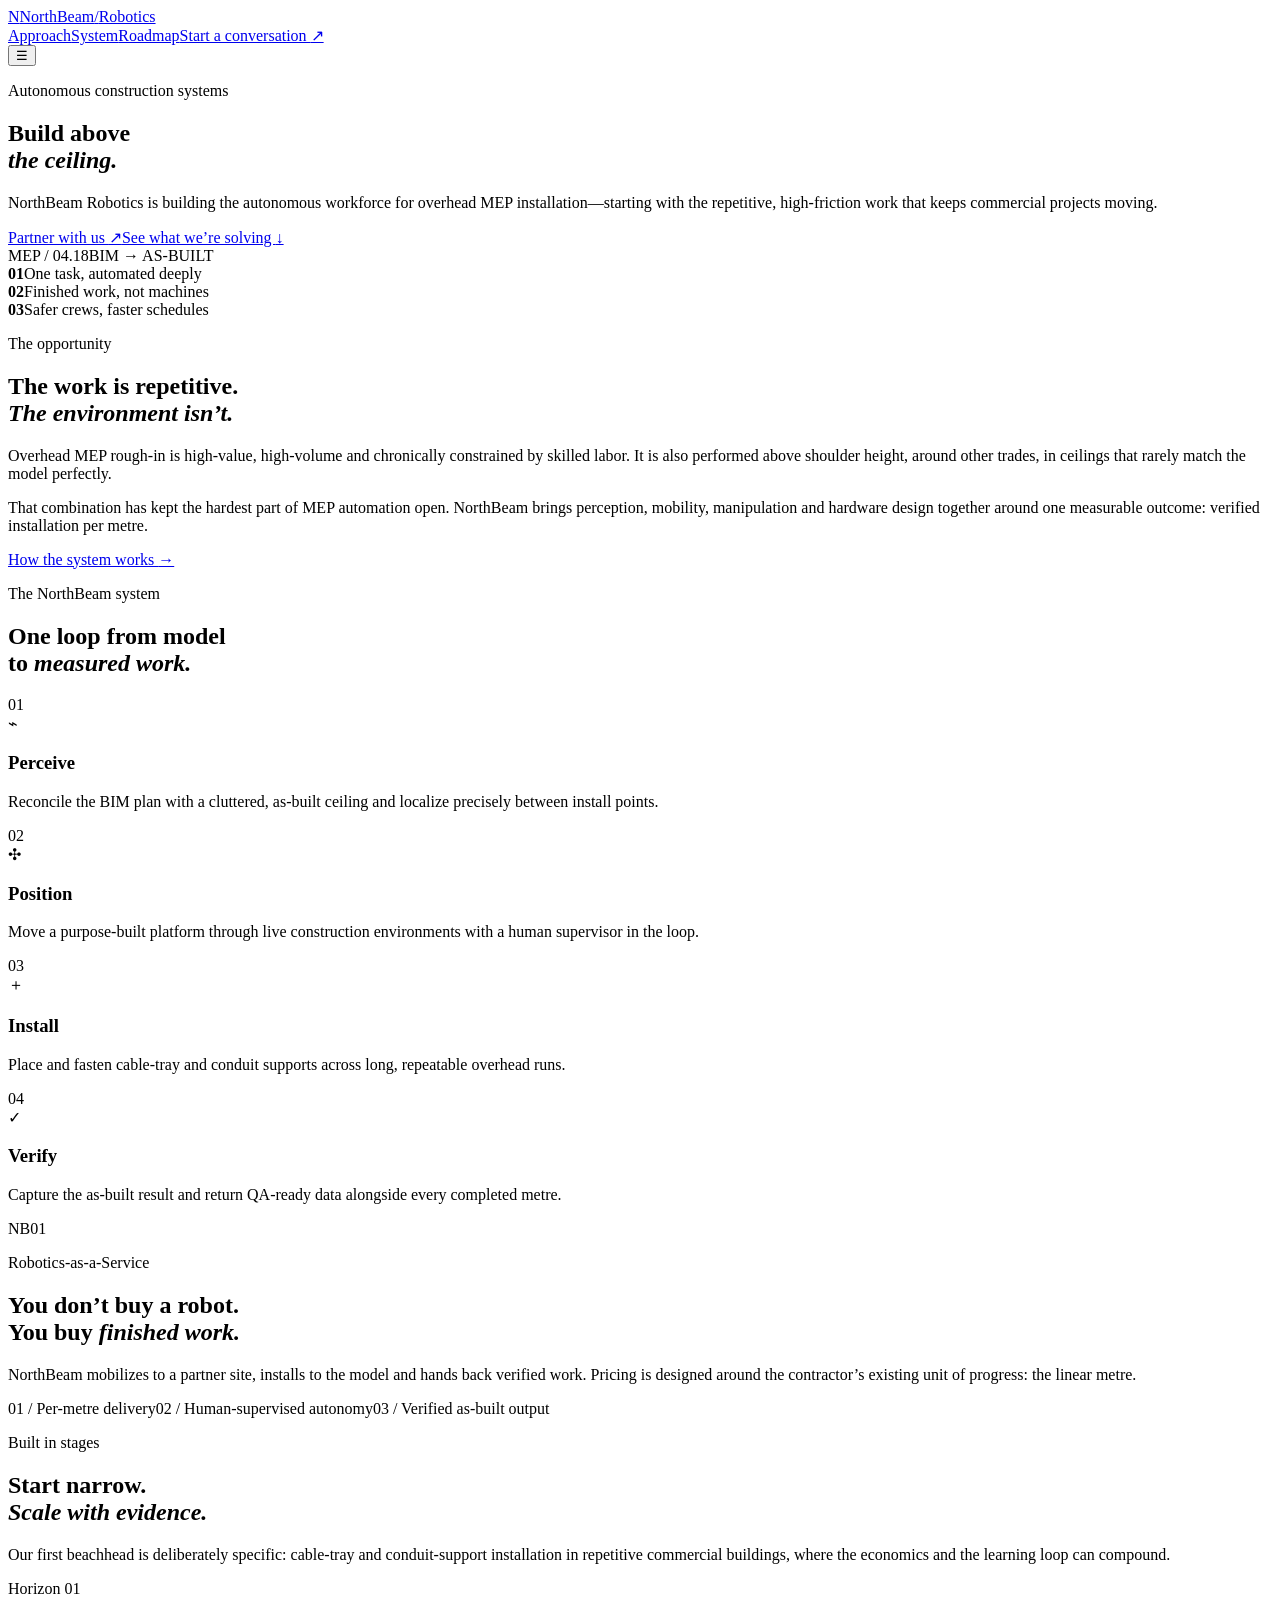
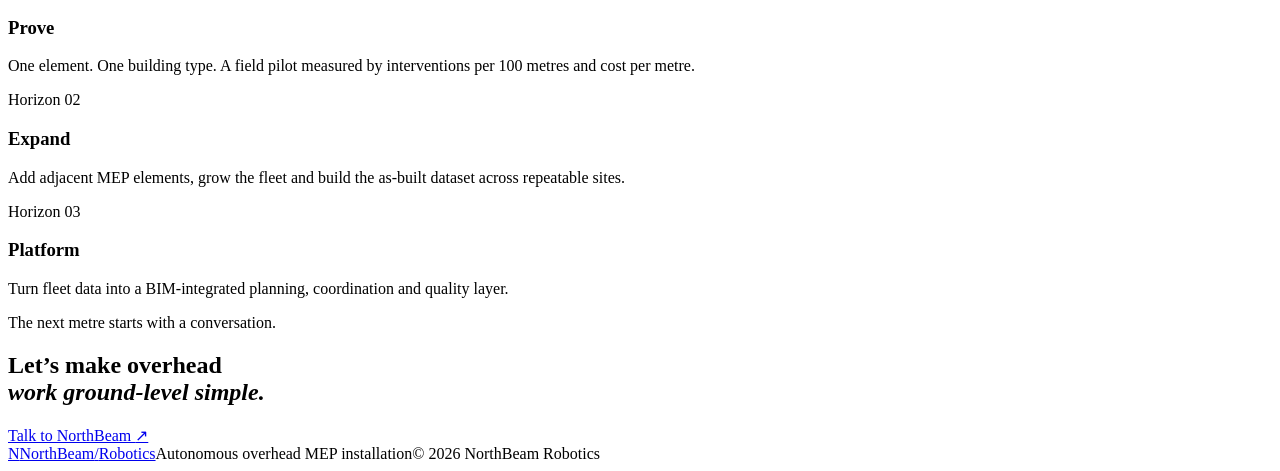
==== index.html @ c832ceb8 "Add NorthBeam Robotics website: index.html" ====
<!doctype html>
<html lang="en">
<head>
  <meta charset="utf-8">
  <meta name="viewport" content="width=device-width, initial-scale=1">
  <meta name="description" content="NorthBeam Robotics builds autonomous systems for safer, faster overhead MEP installation.">
  <title>NorthBeam Robotics | Build above the ceiling</title>
  <link rel="preconnect" href="https://fonts.googleapis.com">
  <link rel="preconnect" href="https://fonts.gstatic.com" crossorigin>
  <link href="https://fonts.googleapis.com/css2?family=DM+Mono:wght@400;500&family=Manrope:wght@400;500;600;700;800&display=swap" rel="stylesheet">
  <link rel="stylesheet" href="styles.css">
</head>
<body>
  <header class="nav wrap">
    <a class="brand" href="#top" aria-label="NorthBeam Robotics home"><span class="brand-mark">N</span><span>NorthBeam<span class="muted">/</span>Robotics</span></a>
    <nav><a href="#approach">Approach</a><a href="#system">System</a><a href="#roadmap">Roadmap</a><a class="nav-cta" href="mailto:hello@northbeamrobotics.com">Start a conversation <span>↗</span></a></nav>
    <button class="menu" aria-label="Open menu">☰</button>
  </header>

  <main id="top">
    <section class="hero wrap">
      <div class="hero-copy">
        <p class="eyebrow"><span class="pulse"></span>Autonomous construction systems</p>
        <h1>Build above<br><em>the ceiling.</em></h1>
        <p class="lede">NorthBeam Robotics is building the autonomous workforce for overhead MEP installation—starting with the repetitive, high-friction work that keeps commercial projects moving.</p>
        <div class="actions"><a class="button primary" href="mailto:hello@northbeamrobotics.com">Partner with us <span>↗</span></a><a class="text-link" href="#approach">See what we’re solving <span>↓</span></a></div>
      </div>
      <div class="hero-visual" aria-label="Abstract illustration of a robot working below a ceiling grid">
        <div class="visual-grid"></div><div class="beam beam-a"></div><div class="beam beam-b"></div><div class="robot-orbit"></div><div class="robot"><div class="robot-head"></div><div class="robot-neck"></div><div class="robot-body"></div><div class="robot-arm arm-left"></div><div class="robot-arm arm-right"></div><div class="robot-foot foot-left"></div><div class="robot-foot foot-right"></div></div><div class="target-dot dot-a"></div><div class="target-dot dot-b"></div><span class="coord coord-a">MEP / 04.18</span><span class="coord coord-b">BIM → AS-BUILT</span>
      </div>
    </section>

    <section class="signal-band"><div class="wrap signal-grid"><div><strong>01</strong><span>One task, automated deeply</span></div><div><strong>02</strong><span>Finished work, not machines</span></div><div><strong>03</strong><span>Safer crews, faster schedules</span></div></div></section>

    <section id="approach" class="section wrap split"><div><p class="eyebrow">The opportunity</p><h2>The work is repetitive.<br><em>The environment isn’t.</em></h2></div><div class="section-copy"><p>Overhead MEP rough-in is high-value, high-volume and chronically constrained by skilled labor. It is also performed above shoulder height, around other trades, in ceilings that rarely match the model perfectly.</p><p>That combination has kept the hardest part of MEP automation open. NorthBeam brings perception, mobility, manipulation and hardware design together around one measurable outcome: verified installation per metre.</p><a class="arrow-link" href="#system">How the system works <span>→</span></a></div></section>

    <section id="system" class="system-section"><div class="wrap"><div class="section-intro"><p class="eyebrow">The NorthBeam system</p><h2>One loop from model<br>to <em>measured work.</em></h2></div><div class="system-grid"><article><span class="card-num">01</span><div class="icon">⌁</div><h3>Perceive</h3><p>Reconcile the BIM plan with a cluttered, as-built ceiling and localize precisely between install points.</p></article><article><span class="card-num">02</span><div class="icon">✣</div><h3>Position</h3><p>Move a purpose-built platform through live construction environments with a human supervisor in the loop.</p></article><article><span class="card-num">03</span><div class="icon">＋</div><h3>Install</h3><p>Place and fasten cable-tray and conduit supports across long, repeatable overhead runs.</p></article><article><span class="card-num">04</span><div class="icon">✓</div><h3>Verify</h3><p>Capture the as-built result and return QA-ready data alongside every completed metre.</p></article></div></div></section>

    <section class="service wrap"><div class="service-mark">NB<span>01</span></div><div><p class="eyebrow">Robotics-as-a-Service</p><h2>You don’t buy a robot.<br>You buy <em>finished work.</em></h2><p class="service-copy">NorthBeam mobilizes to a partner site, installs to the model and hands back verified work. Pricing is designed around the contractor’s existing unit of progress: the linear metre.</p><div class="service-points"><span>01 / Per-metre delivery</span><span>02 / Human-supervised autonomy</span><span>03 / Verified as-built output</span></div></div></section>

    <section id="roadmap" class="roadmap wrap"><div class="roadmap-head"><div><p class="eyebrow">Built in stages</p><h2>Start narrow.<br><em>Scale with evidence.</em></h2></div><p>Our first beachhead is deliberately specific: cable-tray and conduit-support installation in repetitive commercial buildings, where the economics and the learning loop can compound.</p></div><div class="timeline"><div class="stage active"><span class="stage-dot"></span><span class="stage-label">Horizon 01</span><h3>Prove</h3><p>One element. One building type. A field pilot measured by interventions per 100 metres and cost per metre.</p></div><div class="stage"><span class="stage-dot"></span><span class="stage-label">Horizon 02</span><h3>Expand</h3><p>Add adjacent MEP elements, grow the fleet and build the as-built dataset across repeatable sites.</p></div><div class="stage"><span class="stage-dot"></span><span class="stage-label">Horizon 03</span><h3>Platform</h3><p>Turn fleet data into a BIM-integrated planning, coordination and quality layer.</p></div></div></section>

    <section class="closing"><div class="wrap closing-inner"><p class="eyebrow">The next metre starts with a conversation.</p><h2>Let’s make overhead<br><em>work ground-level simple.</em></h2><a class="button light" href="mailto:hello@northbeamrobotics.com">Talk to NorthBeam <span>↗</span></a></div></section>
  </main>
  <footer class="footer wrap"><a class="brand" href="#top"><span class="brand-mark">N</span><span>NorthBeam<span class="muted">/</span>Robotics</span></a><span>Autonomous overhead MEP installation</span><span>© 2026 NorthBeam Robotics</span></footer>
  <script src="script.js"></script>
</body>
</html>
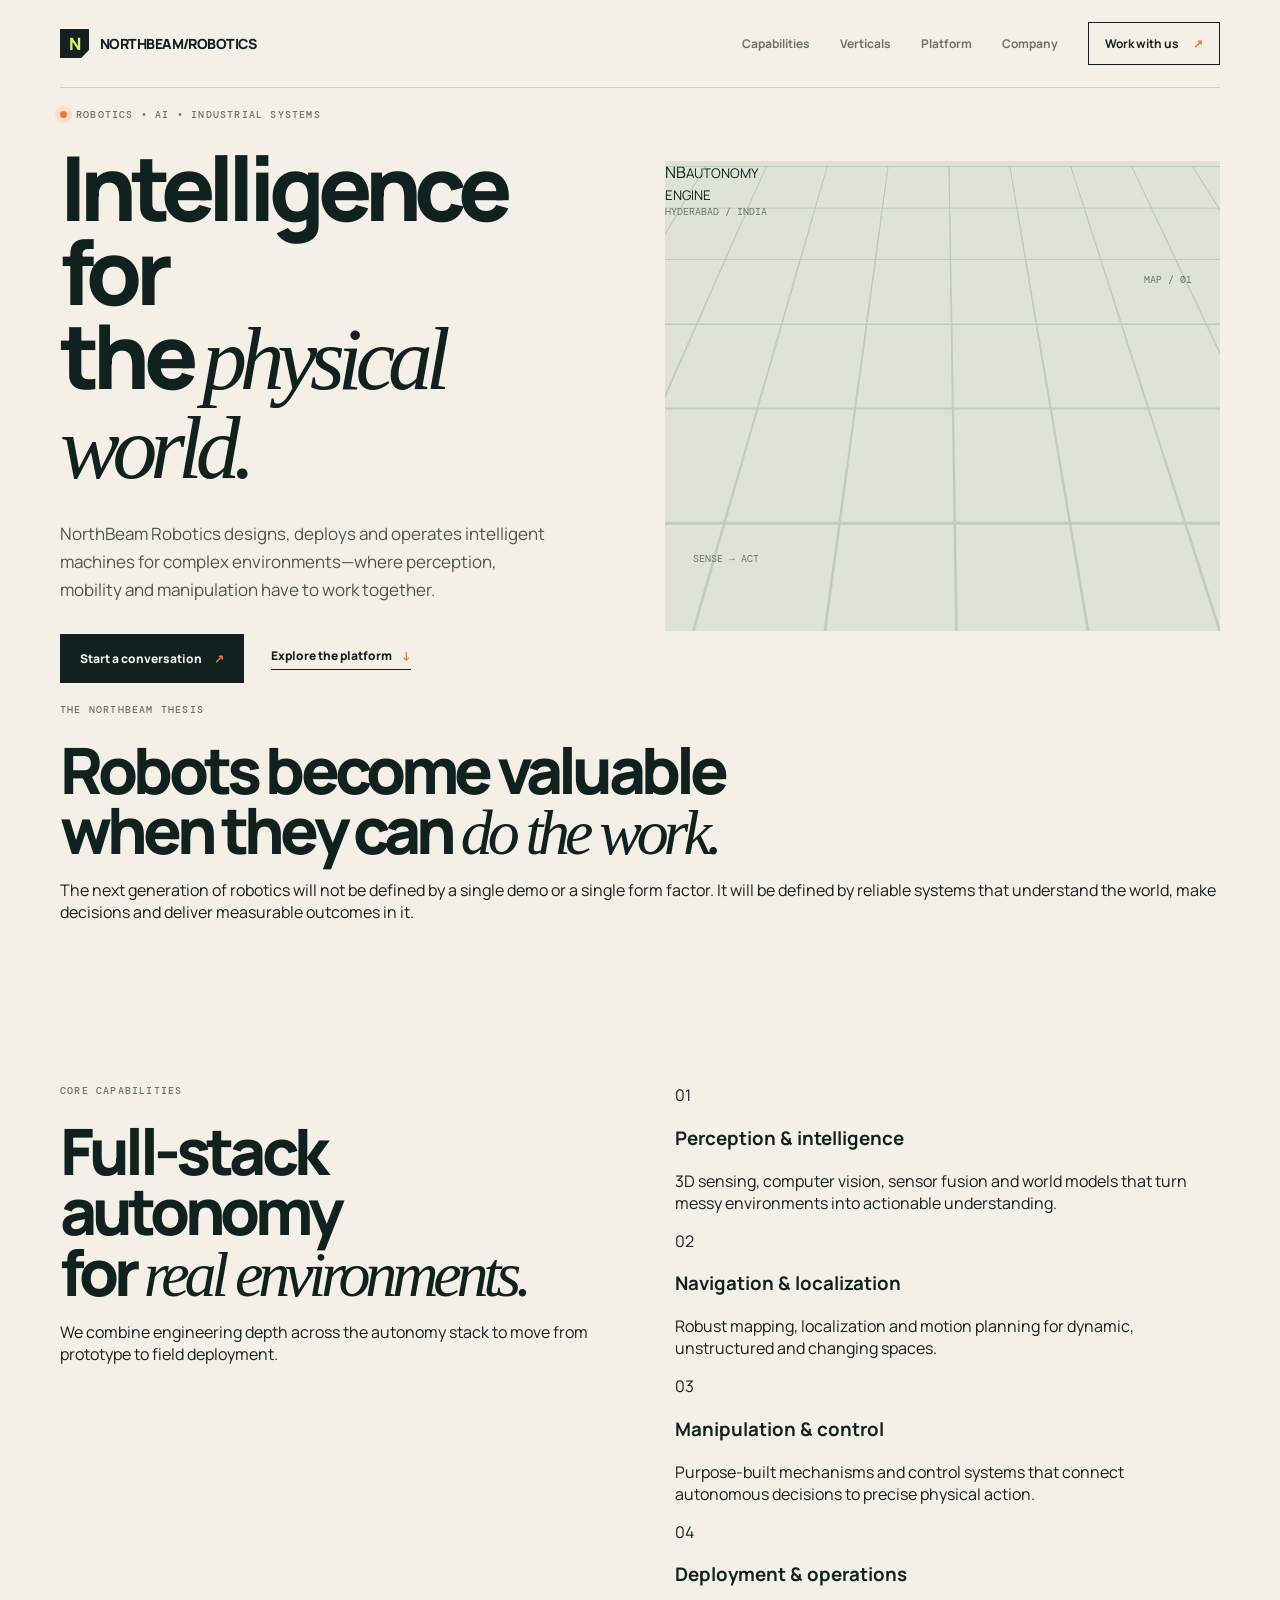
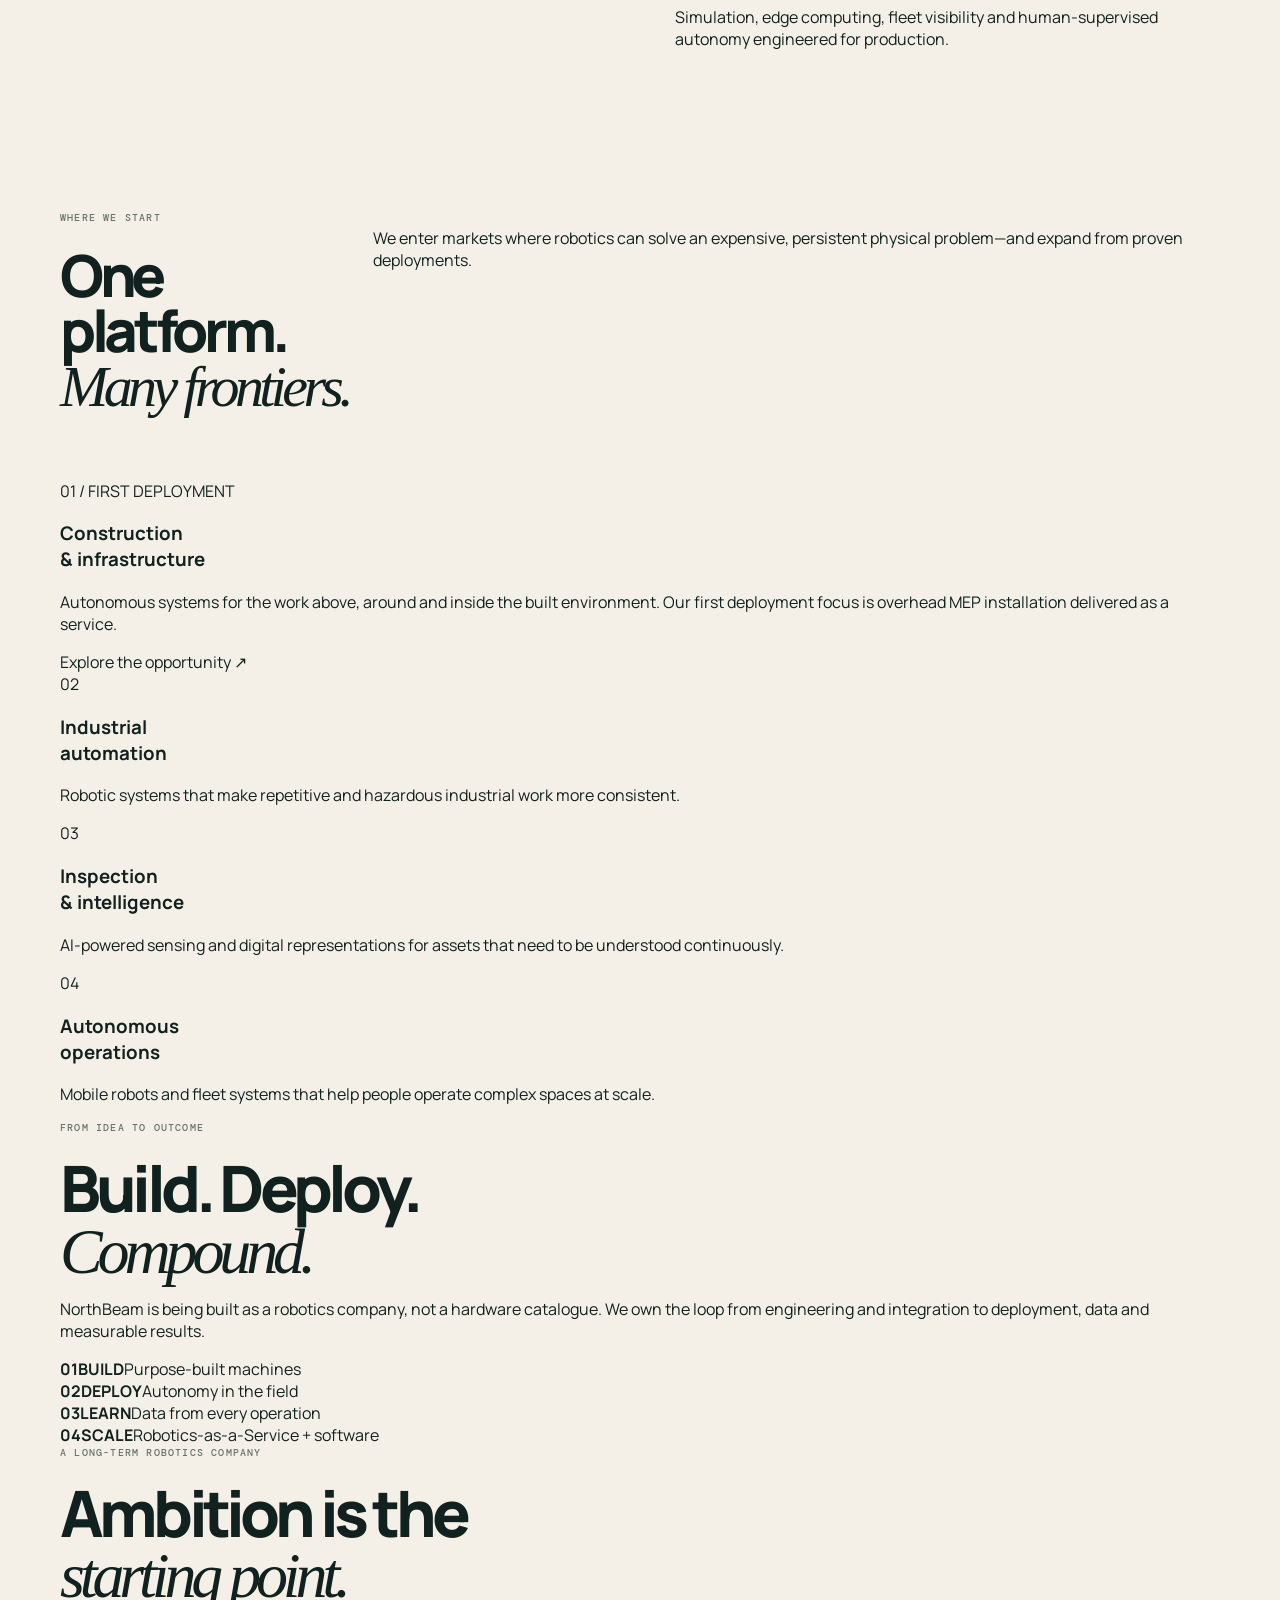
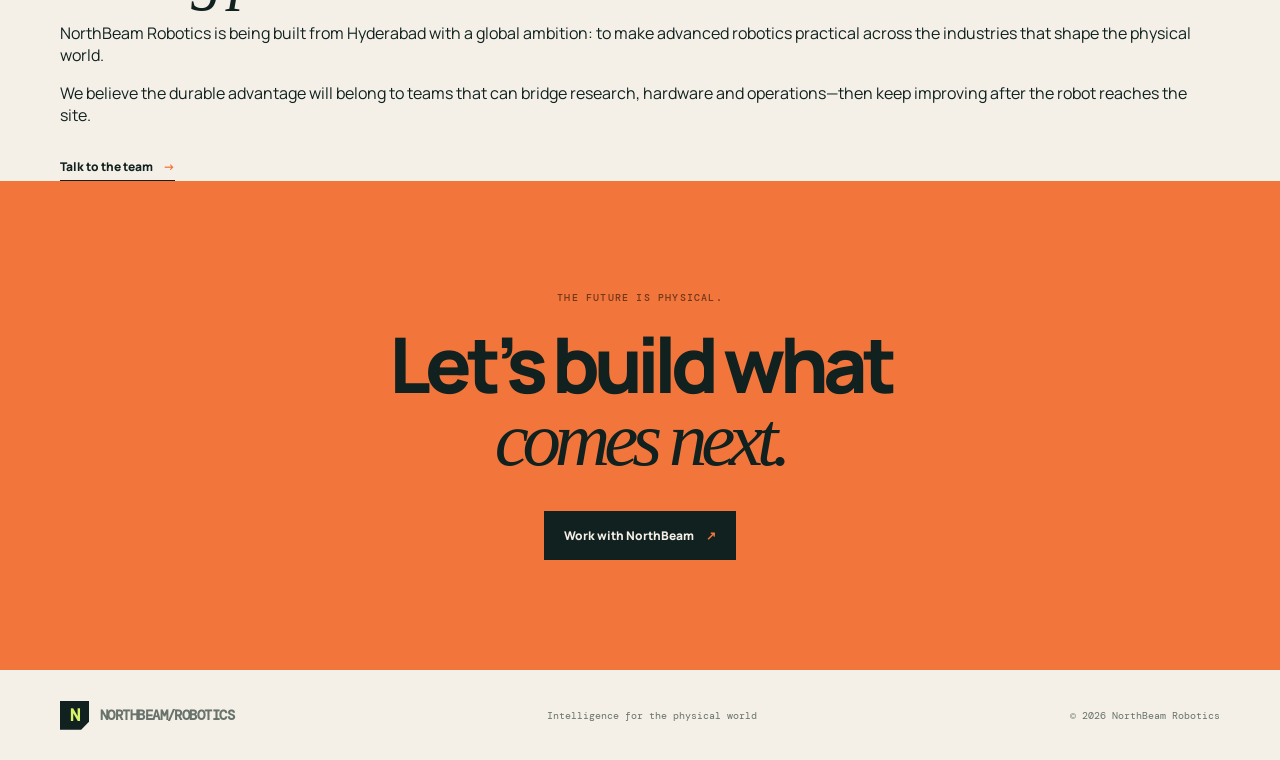
==== commit 79d2f857: "Reposition NorthBeam as a full-spectrum robotics company" ====
--- a/index.html
+++ b/index.html
@@ -1,48 +1,22 @@
 <!doctype html>
 <html lang="en">
 <head>
-  <meta charset="utf-8">
-  <meta name="viewport" content="width=device-width, initial-scale=1">
-  <meta name="description" content="NorthBeam Robotics builds autonomous systems for safer, faster overhead MEP installation.">
-  <title>NorthBeam Robotics | Build above the ceiling</title>
-  <link rel="preconnect" href="https://fonts.googleapis.com">
-  <link rel="preconnect" href="https://fonts.gstatic.com" crossorigin>
-  <link href="https://fonts.googleapis.com/css2?family=DM+Mono:wght@400;500&family=Manrope:wght@400;500;600;700;800&display=swap" rel="stylesheet">
-  <link rel="stylesheet" href="styles.css">
+  <meta charset="utf-8"><meta name="viewport" content="width=device-width,initial-scale=1">
+  <meta name="description" content="NorthBeam Robotics builds intelligent machines and autonomy systems for the physical world.">
+  <title>NorthBeam Robotics | Intelligence for the physical world</title>
+  <link rel="preconnect" href="https://fonts.googleapis.com"><link rel="preconnect" href="https://fonts.gstatic.com" crossorigin>
+  <link href="https://fonts.googleapis.com/css2?family=DM+Mono:wght@400;500&family=Manrope:wght@400;500;600;700;800&display=swap" rel="stylesheet"><link rel="stylesheet" href="styles.css">
 </head>
 <body>
-  <header class="nav wrap">
-    <a class="brand" href="#top" aria-label="NorthBeam Robotics home"><span class="brand-mark">N</span><span>NorthBeam<span class="muted">/</span>Robotics</span></a>
-    <nav><a href="#approach">Approach</a><a href="#system">System</a><a href="#roadmap">Roadmap</a><a class="nav-cta" href="mailto:hello@northbeamrobotics.com">Start a conversation <span>↗</span></a></nav>
-    <button class="menu" aria-label="Open menu">☰</button>
-  </header>
-
+  <header class="nav wrap"><a class="brand" href="#top"><span class="brand-mark">N</span><span>NORTHBEAM<span class="slash">/</span>ROBOTICS</span></a><nav><a href="#capabilities">Capabilities</a><a href="#verticals">Verticals</a><a href="#platform">Platform</a><a href="#company">Company</a><a class="nav-cta" href="mailto:hello@northbeamrobotics.com">Work with us <span>↗</span></a></nav><button class="menu" aria-label="Open menu">☰</button></header>
   <main id="top">
-    <section class="hero wrap">
-      <div class="hero-copy">
-        <p class="eyebrow"><span class="pulse"></span>Autonomous construction systems</p>
-        <h1>Build above<br><em>the ceiling.</em></h1>
-        <p class="lede">NorthBeam Robotics is building the autonomous workforce for overhead MEP installation—starting with the repetitive, high-friction work that keeps commercial projects moving.</p>
-        <div class="actions"><a class="button primary" href="mailto:hello@northbeamrobotics.com">Partner with us <span>↗</span></a><a class="text-link" href="#approach">See what we’re solving <span>↓</span></a></div>
-      </div>
-      <div class="hero-visual" aria-label="Abstract illustration of a robot working below a ceiling grid">
-        <div class="visual-grid"></div><div class="beam beam-a"></div><div class="beam beam-b"></div><div class="robot-orbit"></div><div class="robot"><div class="robot-head"></div><div class="robot-neck"></div><div class="robot-body"></div><div class="robot-arm arm-left"></div><div class="robot-arm arm-right"></div><div class="robot-foot foot-left"></div><div class="robot-foot foot-right"></div></div><div class="target-dot dot-a"></div><div class="target-dot dot-b"></div><span class="coord coord-a">MEP / 04.18</span><span class="coord coord-b">BIM → AS-BUILT</span>
-      </div>
-    </section>
-
-    <section class="signal-band"><div class="wrap signal-grid"><div><strong>01</strong><span>One task, automated deeply</span></div><div><strong>02</strong><span>Finished work, not machines</span></div><div><strong>03</strong><span>Safer crews, faster schedules</span></div></div></section>
-
-    <section id="approach" class="section wrap split"><div><p class="eyebrow">The opportunity</p><h2>The work is repetitive.<br><em>The environment isn’t.</em></h2></div><div class="section-copy"><p>Overhead MEP rough-in is high-value, high-volume and chronically constrained by skilled labor. It is also performed above shoulder height, around other trades, in ceilings that rarely match the model perfectly.</p><p>That combination has kept the hardest part of MEP automation open. NorthBeam brings perception, mobility, manipulation and hardware design together around one measurable outcome: verified installation per metre.</p><a class="arrow-link" href="#system">How the system works <span>→</span></a></div></section>
-
-    <section id="system" class="system-section"><div class="wrap"><div class="section-intro"><p class="eyebrow">The NorthBeam system</p><h2>One loop from model<br>to <em>measured work.</em></h2></div><div class="system-grid"><article><span class="card-num">01</span><div class="icon">⌁</div><h3>Perceive</h3><p>Reconcile the BIM plan with a cluttered, as-built ceiling and localize precisely between install points.</p></article><article><span class="card-num">02</span><div class="icon">✣</div><h3>Position</h3><p>Move a purpose-built platform through live construction environments with a human supervisor in the loop.</p></article><article><span class="card-num">03</span><div class="icon">＋</div><h3>Install</h3><p>Place and fasten cable-tray and conduit supports across long, repeatable overhead runs.</p></article><article><span class="card-num">04</span><div class="icon">✓</div><h3>Verify</h3><p>Capture the as-built result and return QA-ready data alongside every completed metre.</p></article></div></div></section>
-
-    <section class="service wrap"><div class="service-mark">NB<span>01</span></div><div><p class="eyebrow">Robotics-as-a-Service</p><h2>You don’t buy a robot.<br>You buy <em>finished work.</em></h2><p class="service-copy">NorthBeam mobilizes to a partner site, installs to the model and hands back verified work. Pricing is designed around the contractor’s existing unit of progress: the linear metre.</p><div class="service-points"><span>01 / Per-metre delivery</span><span>02 / Human-supervised autonomy</span><span>03 / Verified as-built output</span></div></div></section>
-
-    <section id="roadmap" class="roadmap wrap"><div class="roadmap-head"><div><p class="eyebrow">Built in stages</p><h2>Start narrow.<br><em>Scale with evidence.</em></h2></div><p>Our first beachhead is deliberately specific: cable-tray and conduit-support installation in repetitive commercial buildings, where the economics and the learning loop can compound.</p></div><div class="timeline"><div class="stage active"><span class="stage-dot"></span><span class="stage-label">Horizon 01</span><h3>Prove</h3><p>One element. One building type. A field pilot measured by interventions per 100 metres and cost per metre.</p></div><div class="stage"><span class="stage-dot"></span><span class="stage-label">Horizon 02</span><h3>Expand</h3><p>Add adjacent MEP elements, grow the fleet and build the as-built dataset across repeatable sites.</p></div><div class="stage"><span class="stage-dot"></span><span class="stage-label">Horizon 03</span><h3>Platform</h3><p>Turn fleet data into a BIM-integrated planning, coordination and quality layer.</p></div></div></section>
-
-    <section class="closing"><div class="wrap closing-inner"><p class="eyebrow">The next metre starts with a conversation.</p><h2>Let’s make overhead<br><em>work ground-level simple.</em></h2><a class="button light" href="mailto:hello@northbeamrobotics.com">Talk to NorthBeam <span>↗</span></a></div></section>
+    <section class="hero wrap"><div class="hero-copy"><p class="eyebrow"><span class="pulse"></span>Robotics • AI • Industrial systems</p><h1>Intelligence for<br>the <em>physical world.</em></h1><p class="lede">NorthBeam Robotics designs, deploys and operates intelligent machines for complex environments—where perception, mobility and manipulation have to work together.</p><div class="actions"><a class="button primary" href="mailto:hello@northbeamrobotics.com">Start a conversation <span>↗</span></a><a class="text-link" href="#capabilities">Explore the platform <span>↓</span></a></div></div><div class="hero-visual"><div class="visual-grid"></div><div class="ring ring-one"></div><div class="ring ring-two"></div><div class="node node-one"></div><div class="node node-two"></div><div class="node node-three"></div><div class="core"><span>NB</span><small>AUTONOMY<br>ENGINE</small></div><span class="coord coord-a">MAP / 01</span><span class="coord coord-b">SENSE → ACT</span><span class="coord coord-c">HYDERABAD / INDIA</span></div></section>
+    <section class="statement"><div class="wrap statement-inner"><p class="eyebrow">The NorthBeam thesis</p><h2>Robots become valuable<br>when they can <em>do the work.</em></h2><p class="statement-copy">The next generation of robotics will not be defined by a single demo or a single form factor. It will be defined by reliable systems that understand the world, make decisions and deliver measurable outcomes in it.</p></div></section>
+    <section id="capabilities" class="section wrap"><div class="section-heading"><p class="eyebrow">Core capabilities</p><h2>Full-stack autonomy<br>for <em>real environments.</em></h2><p>We combine engineering depth across the autonomy stack to move from prototype to field deployment.</p></div><div class="capability-list"><article><span>01</span><div><h3>Perception & intelligence</h3><p>3D sensing, computer vision, sensor fusion and world models that turn messy environments into actionable understanding.</p></div></article><article><span>02</span><div><h3>Navigation & localization</h3><p>Robust mapping, localization and motion planning for dynamic, unstructured and changing spaces.</p></div></article><article><span>03</span><div><h3>Manipulation & control</h3><p>Purpose-built mechanisms and control systems that connect autonomous decisions to precise physical action.</p></div></article><article><span>04</span><div><h3>Deployment & operations</h3><p>Simulation, edge computing, fleet visibility and human-supervised autonomy engineered for production.</p></div></article></div></section>
+    <section id="verticals" class="dark-section"><div class="wrap"><div class="section-intro"><div><p class="eyebrow">Where we start</p><h2>One platform.<br><em>Many frontiers.</em></h2></div><p>We enter markets where robotics can solve an expensive, persistent physical problem—and expand from proven deployments.</p></div><div class="vertical-grid"><article class="featured"><div class="vertical-tag">01 / FIRST DEPLOYMENT</div><h3>Construction<br>& infrastructure</h3><p>Autonomous systems for the work above, around and inside the built environment. Our first deployment focus is overhead MEP installation delivered as a service.</p><a href="mailto:hello@northbeamrobotics.com">Explore the opportunity <span>↗</span></a></article><article><div class="vertical-tag">02</div><h3>Industrial<br>automation</h3><p>Robotic systems that make repetitive and hazardous industrial work more consistent.</p></article><article><div class="vertical-tag">03</div><h3>Inspection<br>& intelligence</h3><p>AI-powered sensing and digital representations for assets that need to be understood continuously.</p></article><article><div class="vertical-tag">04</div><h3>Autonomous<br>operations</h3><p>Mobile robots and fleet systems that help people operate complex spaces at scale.</p></article></div></div></section>
+    <section id="platform" class="platform wrap"><div class="platform-copy"><p class="eyebrow">From idea to outcome</p><h2>Build. Deploy.<br><em>Compound.</em></h2><p>NorthBeam is being built as a robotics company, not a hardware catalogue. We own the loop from engineering and integration to deployment, data and measurable results.</p></div><div class="platform-map"><div class="map-line"></div><div class="map-item item-one"><b>01</b><strong>BUILD</strong><span>Purpose-built machines</span></div><div class="map-item item-two"><b>02</b><strong>DEPLOY</strong><span>Autonomy in the field</span></div><div class="map-item item-three"><b>03</b><strong>LEARN</strong><span>Data from every operation</span></div><div class="map-item item-four"><b>04</b><strong>SCALE</strong><span>Robotics-as-a-Service + software</span></div></div></section>
+    <section id="company" class="company"><div class="wrap company-inner"><div><p class="eyebrow">A long-term robotics company</p><h2>Ambition is the<br><em>starting point.</em></h2></div><div class="company-copy"><p>NorthBeam Robotics is being built from Hyderabad with a global ambition: to make advanced robotics practical across the industries that shape the physical world.</p><p>We believe the durable advantage will belong to teams that can bridge research, hardware and operations—then keep improving after the robot reaches the site.</p><a class="arrow-link" href="mailto:hello@northbeamrobotics.com">Talk to the team <span>→</span></a></div></div></section>
+    <section class="closing"><div class="wrap closing-inner"><p class="eyebrow">The future is physical.</p><h2>Let’s build what<br><em>comes next.</em></h2><a class="button light" href="mailto:hello@northbeamrobotics.com">Work with NorthBeam <span>↗</span></a></div></section>
   </main>
-  <footer class="footer wrap"><a class="brand" href="#top"><span class="brand-mark">N</span><span>NorthBeam<span class="muted">/</span>Robotics</span></a><span>Autonomous overhead MEP installation</span><span>© 2026 NorthBeam Robotics</span></footer>
-  <script src="script.js"></script>
-</body>
-</html>
+  <footer class="footer wrap"><a class="brand" href="#top"><span class="brand-mark">N</span><span>NORTHBEAM<span class="slash">/</span>ROBOTICS</span></a><span>Intelligence for the physical world</span><span>© 2026 NorthBeam Robotics</span></footer><script src="script.js"></script>
+</body></html>
--- a/styles.css
+++ b/styles.css
@@ -0,0 +1,2 @@
+:root{--ink:#10211f;--cream:#f4f0e7;--lime:#d7f26a;--orange:#f2753b;--line:#cbd0c5;--muted:#68736b}*{box-sizing:border-box}html{scroll-behavior:smooth}body{margin:0;background:var(--cream);color:var(--ink);font-family:Manrope,Arial,sans-serif}a{color:inherit;text-decoration:none}.wrap{width:min(1160px,calc(100% - 64px));margin:auto}.nav{height:88px;display:flex;align-items:center;justify-content:space-between;border-bottom:1px solid var(--line)}.brand{display:flex;align-items:center;gap:11px;font-size:14px;font-weight:800;letter-spacing:-.04em}.brand-mark{display:grid;place-items:center;width:29px;height:29px;background:var(--ink);color:var(--lime);font-size:17px;font-weight:800;clip-path:polygon(0 0,100% 0,100% 72%,73% 100%,0 100%)}.muted{color:var(--orange);margin:0 3px}nav{display:flex;gap:30px;align-items:center;font-size:12px;font-weight:700}nav a:not(.nav-cta){color:var(--muted)}.nav-cta{border:1px solid var(--ink);padding:12px 16px}.nav-cta span,.button span{color:var(--orange);margin-left:12px}.menu{display:none;border:0;background:none;font-size:24px}.hero{min-height:615px;display:grid;grid-template-columns:1fr 1fr;gap:50px;align-items:center}.eyebrow{font-family:'DM Mono',monospace;text-transform:uppercase;letter-spacing:.12em;font-size:10px;font-weight:500;color:var(--muted);margin:0 0 24px}.pulse{display:inline-block;width:7px;height:7px;border-radius:50%;background:var(--orange);margin-right:9px;box-shadow:0 0 0 5px #f2753b22}h1,h2{font-size:clamp(52px,7vw,90px);line-height:.94;letter-spacing:-.075em;margin:0;font-weight:800}h2{font-size:clamp(42px,5vw,68px)}em{font-family:Georgia,serif;font-weight:400;letter-spacing:-.08em} .lede{max-width:500px;font-size:17px;line-height:1.65;color:#495851;margin:30px 0}.actions{display:flex;align-items:center;gap:27px}.button{display:inline-flex;align-items:center;padding:16px 20px;font-size:12px;font-weight:800}.primary{background:var(--ink);color:var(--cream)}.text-link,.arrow-link{font-size:12px;font-weight:800;border-bottom:1px solid var(--ink);padding-bottom:5px}.text-link span,.arrow-link span{color:var(--orange);margin-left:8px}.hero-visual{height:470px;position:relative;background:#dde4d6;overflow:hidden}.visual-grid{position:absolute;inset:0;background-image:linear-gradient(#a8b5a8 1px,transparent 1px),linear-gradient(90deg,#a8b5a8 1px,transparent 1px);background-size:47px 47px;opacity:.55;transform:perspective(480px) rotateX(48deg) scale(1.4);transform-origin:50% 8%}.beam{height:8px;background:var(--ink);position:absolute;top:74px;transform:rotate(-13deg);width:125%}.beam-a{left:-25px}.beam-b{top:140px;left:-40px;opacity:.2}.robot{position:absolute;width:100px;height:170px;left:48%;top:43%;transform:translate(-50%,-50%)}.robot-head{position:absolute;left:26px;top:0;width:50px;height:42px;border:4px solid var(--ink);background:var(--orange);border-radius:7px 7px 17px 17px}.robot-head:after{content:'';position:absolute;width:10px;height:10px;background:var(--lime);border-radius:50%;top:12px;right:10px}.robot-neck{position:absolute;left:43px;top:42px;width:14px;height:13px;background:var(--ink)}.robot-body{position:absolute;left:15px;top:53px;width:70px;height:83px;background:var(--ink);clip-path:polygon(20% 0,80% 0,100% 88%,72% 100%,28% 100%,0 88%)}.robot-arm{position:absolute;height:16px;width:82px;background:var(--orange);top:64px;border:4px solid var(--ink)}.arm-left{left:-56px;transform:rotate(31deg);transform-origin:right}.arm-right{right:-56px;transform:rotate(-31deg);transform-origin:left}.robot-foot{position:absolute;top:133px;width:25px;height:38px;background:var(--ink)}.foot-left{left:22px}.foot-right{right:22px}.robot-orbit{position:absolute;border:1px solid #f2753b99;border-radius:50%;width:390px;height:150px;left:50%;top:51%;transform:translate(-50%,-50%) rotate(-24deg)}.target-dot{position:absolute;width:12px;height:12px;background:var(--orange);border:3px solid var(--cream);border-radius:50%}.dot-a{top:25%;right:16%}.dot-b{bottom:20%;left:18%}.coord{position:absolute;font:10px 'DM Mono',monospace;color:var(--muted)}.coord-a{top:24%;right:5%}.coord-b{bottom:14%;left:5%}.signal-band{background:var(--lime);border-block:1px solid var(--ink)}.signal-grid{display:grid;grid-template-columns:repeat(3,1fr)}.signal-grid div{padding:22px 0;display:flex;gap:18px;border-right:1px solid #aebf55;font-size:12px;font-weight:700}.signal-grid div:not(:first-child){padding-left:30px}.signal-grid strong{font:12px 'DM Mono',monospace;color:var(--orange)}.section{padding-block:145px;display:grid;grid-template-columns:1fr 1fr;gap:70px}.section-copy{max-width:470px;font-size:16px;line-height:1.75;color:#536059}.section-copy p{margin:0 0 23px}.arrow-link{display:inline-block;margin-top:16px}.system-section{background:var(--ink);color:var(--cream);padding:130px 0}.system-section .eyebrow{color:#a6b3a8}.section-intro{display:flex;justify-content:space-between;margin-bottom:65px}.section-intro h2{font-size:58px}.system-grid{display:grid;grid-template-columns:repeat(4,1fr);border-top:1px solid #4b5a52}.system-grid article{padding:26px 24px 10px 0;border-right:1px solid #4b5a52;min-height:255px}.system-grid article:not(:first-child){padding-left:24px}.card-num{font:11px 'DM Mono',monospace;color:var(--lime)}.icon{font-size:31px;color:var(--orange);margin:34px 0 23px}.system-grid h3{font-size:17px;margin:0 0 13px}.system-grid p{font-size:12px;line-height:1.7;color:#aab5ad;margin:0}.service{display:grid;grid-template-columns:260px 1fr;gap:90px;padding-block:145px}.service-mark{font-size:150px;font-weight:800;letter-spacing:-.14em;line-height:.75;color:var(--lime);position:relative}.service-mark span{font:13px 'DM Mono',monospace;color:var(--orange);position:absolute;left:12px;top:-8px;letter-spacing:0}.service-copy{font-size:17px;line-height:1.65;color:#536059;max-width:590px}.service h2{margin-bottom:28px}.service-points{display:flex;flex-wrap:wrap;gap:9px;margin-top:35px}.service-points span{font:10px 'DM Mono',monospace;border:1px solid var(--line);padding:10px 12px;color:var(--ink)}.roadmap{padding-bottom:150px}.roadmap-head{display:grid;grid-template-columns:1fr 1fr;gap:70px;margin-bottom:85px}.roadmap-head>p{align-self:end;max-width:430px;color:#536059;line-height:1.7;font-size:15px}.timeline{display:grid;grid-template-columns:repeat(3,1fr);border-top:1px solid var(--ink)}.stage{position:relative;padding:39px 30px 0 0}.stage:not(:first-child){padding-left:30px;border-left:1px solid var(--line)}.stage-dot{position:absolute;top:-7px;left:0;width:13px;height:13px;background:var(--ink);border-radius:50%;border:3px solid var(--cream)}.stage.active .stage-dot{background:var(--orange)}.stage-label{font:10px 'DM Mono',monospace;color:var(--orange)}.stage h3{font-size:25px;margin:18px 0 10px}.stage p{font-size:13px;line-height:1.7;color:var(--muted);max-width:270px}.closing{background:var(--orange);padding:110px 0}.closing-inner{text-align:center}.closing .eyebrow{color:#713719}.closing h2{color:var(--ink);font-size:clamp(45px,6vw,78px);margin-bottom:35px}.light{background:var(--ink);color:var(--cream)}.footer{min-height:90px;display:flex;align-items:center;justify-content:space-between;font:10px 'DM Mono',monospace;color:var(--muted)}
+@media(max-width:760px){.wrap{width:min(100% - 40px,560px)}.nav{height:72px}.nav nav{display:none}.menu{display:block}.hero{min-height:auto;padding:80px 0 70px;display:flex;flex-direction:column;align-items:stretch}.hero-visual{height:340px;margin-top:20px}.lede{font-size:15px}.actions{gap:18px;flex-wrap:wrap}.signal-grid{grid-template-columns:1fr}.signal-grid div,.signal-grid div:not(:first-child){padding:17px 0;border-right:0;border-bottom:1px solid #aebf55}.signal-grid div:last-child{border-bottom:0}.section{padding-block:90px;display:block}.section-copy{margin-top:38px}.system-section{padding:90px 0}.section-intro{display:block;margin-bottom:45px}.section-intro h2{font-size:46px}.system-grid{grid-template-columns:1fr 1fr}.system-grid article{min-height:260px}.system-grid article:nth-child(3){border-top:1px solid #4b5a52}.service{display:block;padding-block:90px}.service-mark{font-size:100px;margin-bottom:55px}.roadmap{padding-bottom:90px}.roadmap-head{display:block;margin-bottom:55px}.roadmap-head>p{margin-top:34px}.timeline{display:block;border-top:0;border-left:1px solid var(--ink);margin-left:7px}.stage,.stage:not(:first-child){padding:0 0 42px 28px;border-left:0}.stage-dot{top:0;left:-7px}.stage h3{margin-top:12px}.footer{padding:30px 0;display:flex;gap:16px;align-items:flex-start;flex-direction:column}.footer>span:last-child{margin-top:10px}}
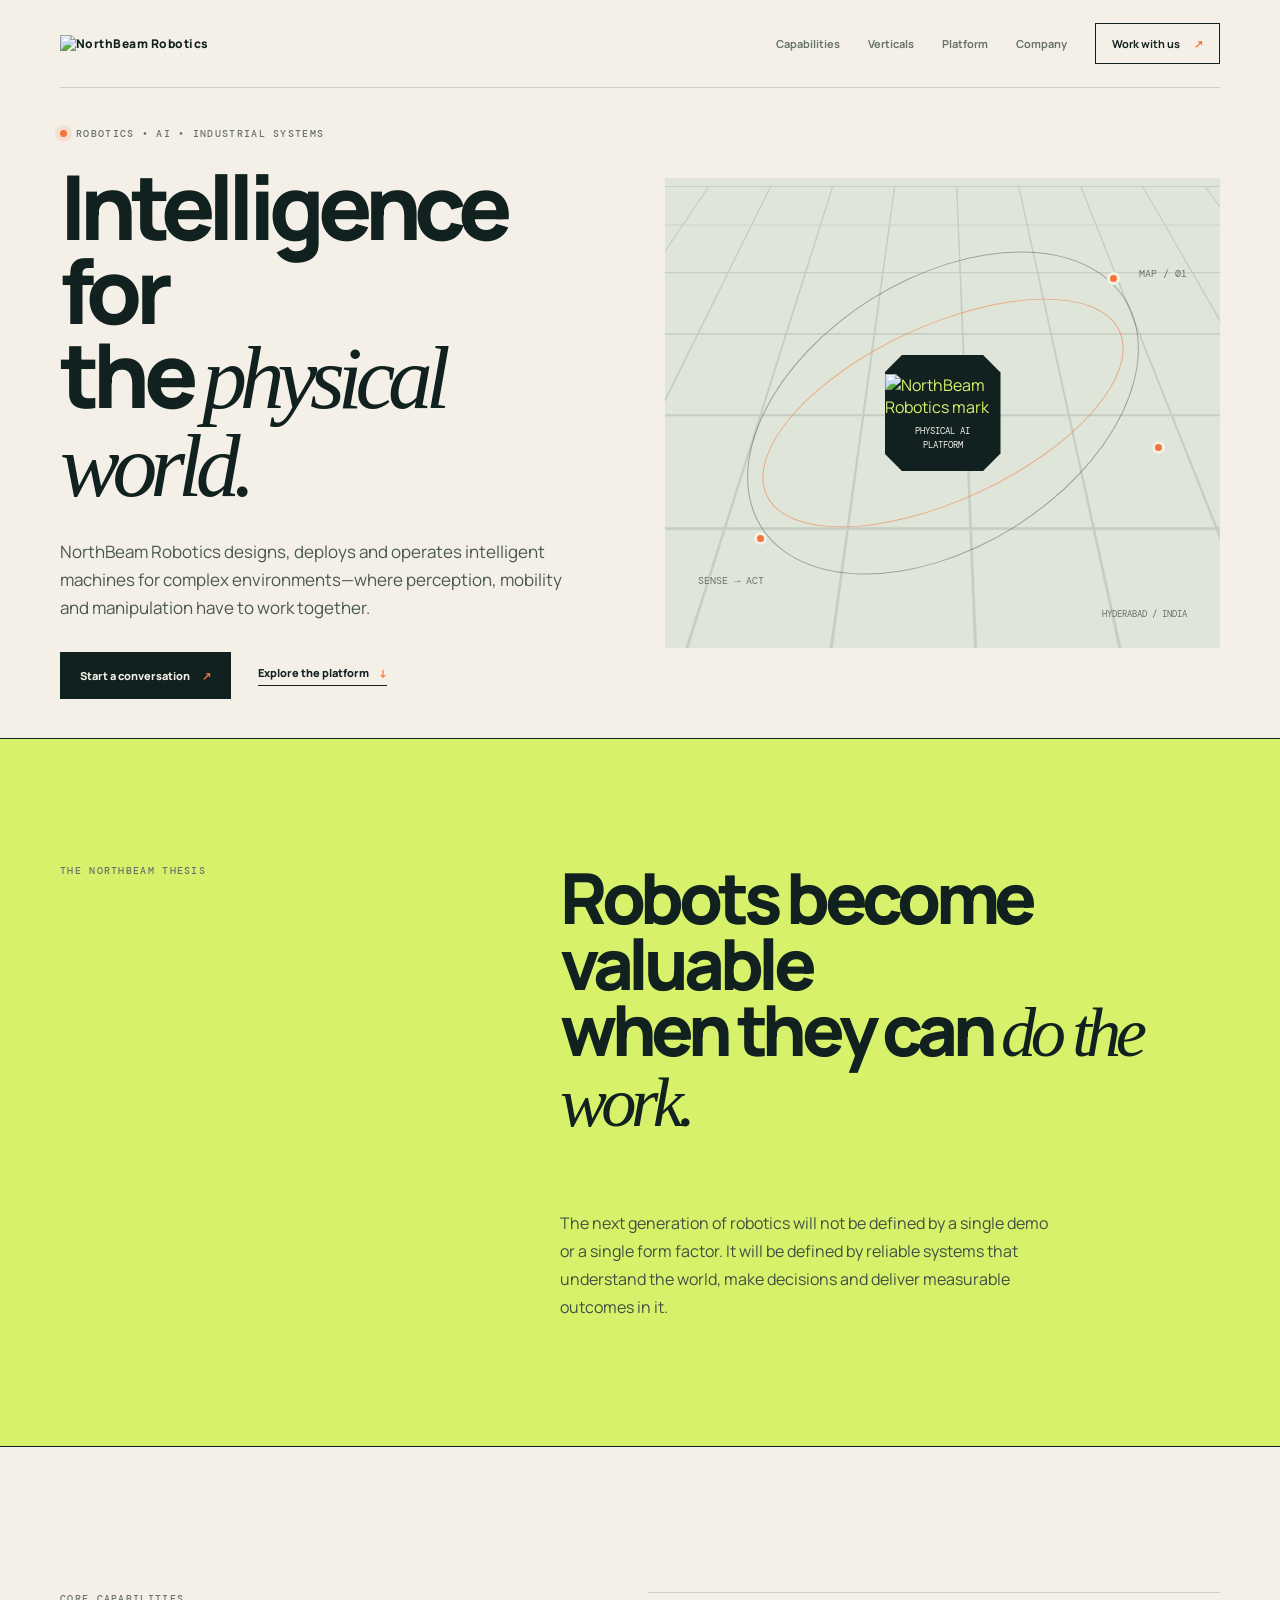
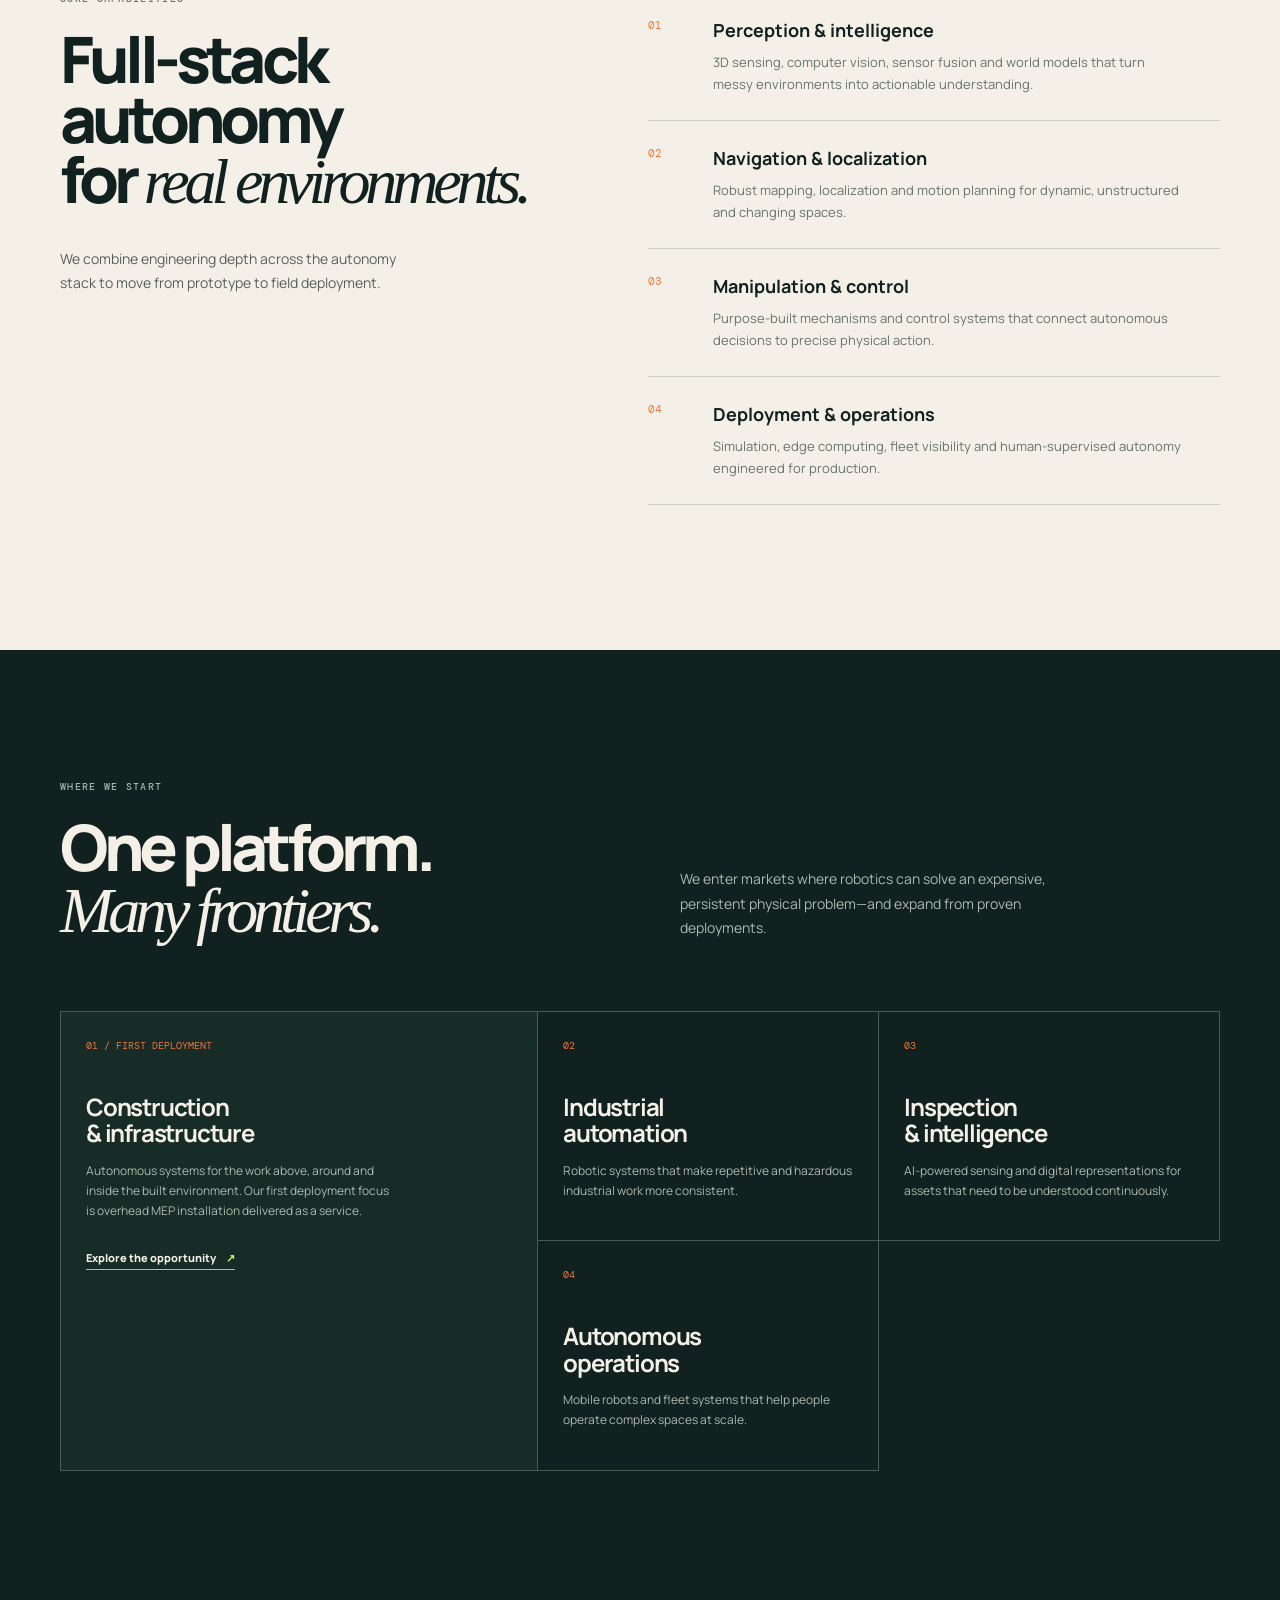
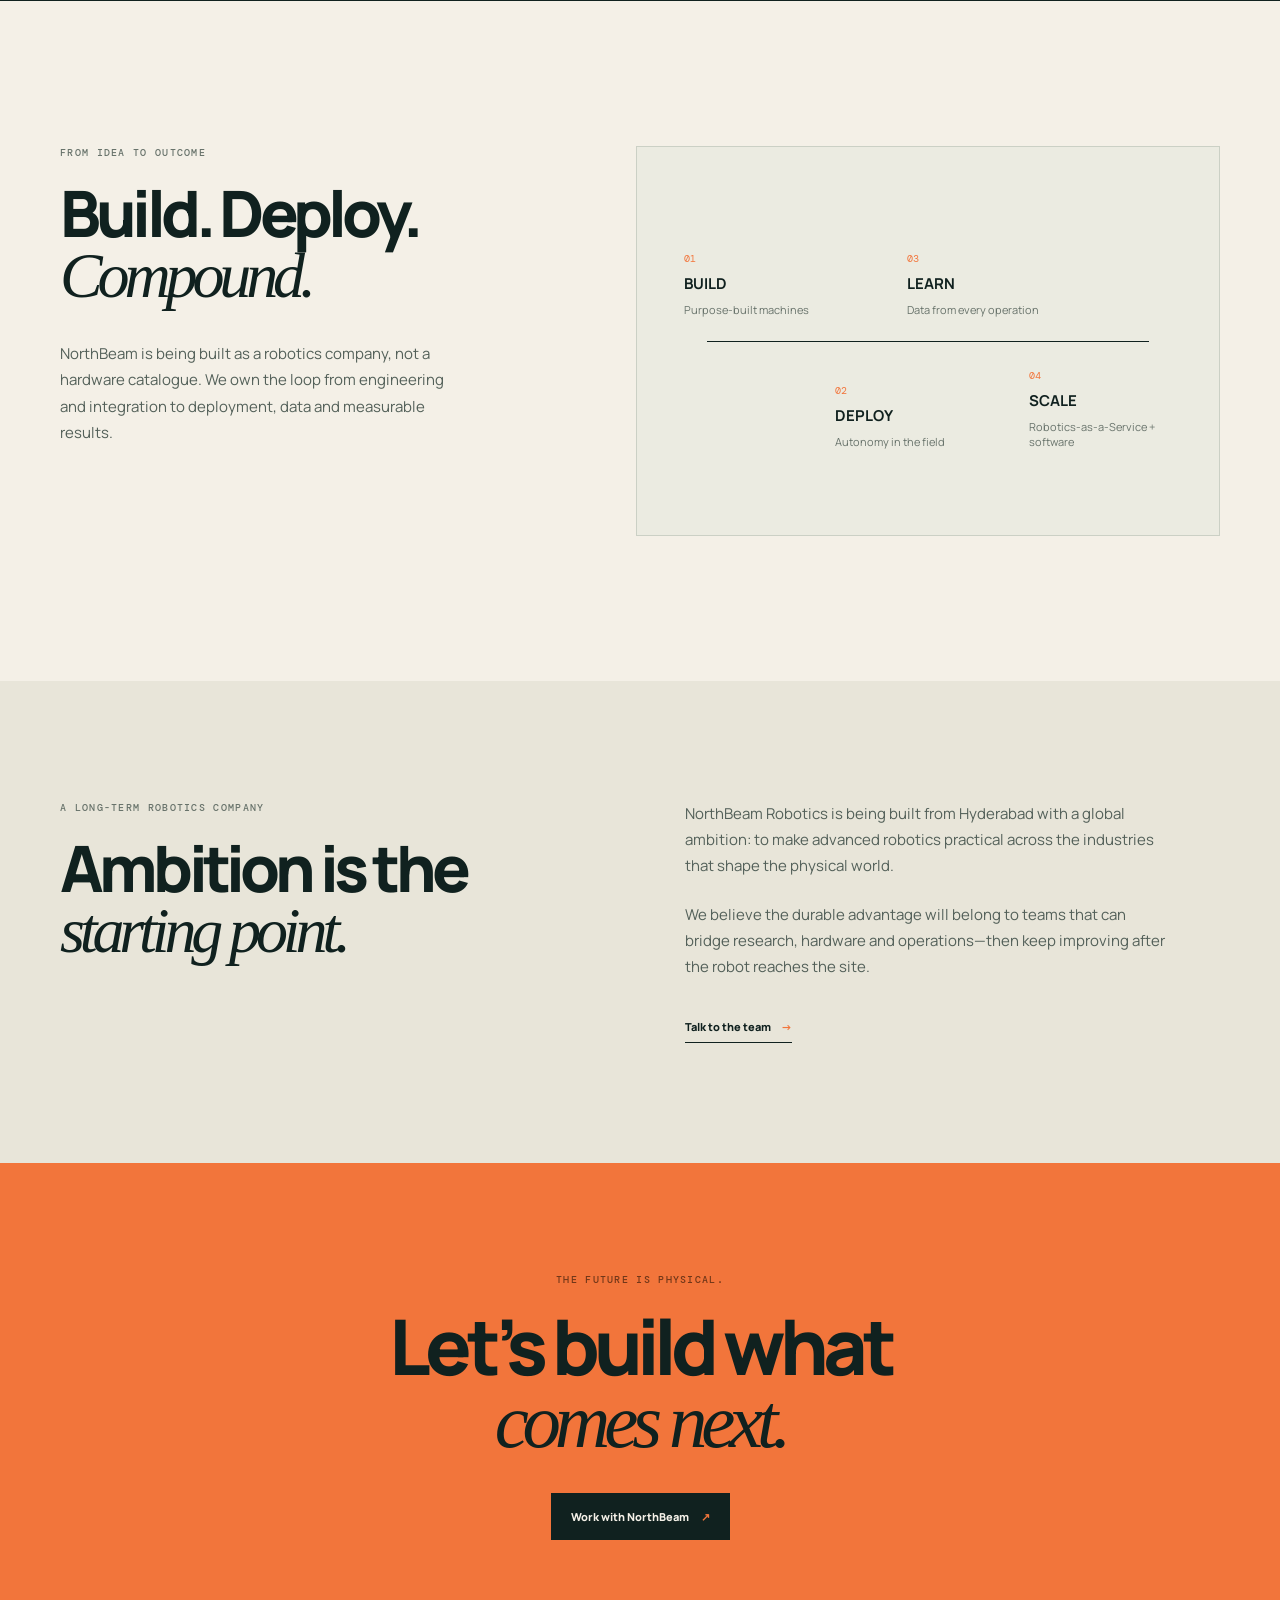
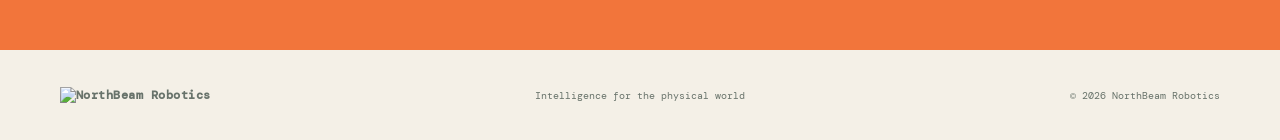
==== commit b3123d77: "Integrate NorthBeam brand logo" ====
--- a/index.html
+++ b/index.html
@@ -5,12 +5,12 @@
   <meta name="description" content="NorthBeam Robotics builds intelligent machines and autonomy systems for the physical world.">
   <title>NorthBeam Robotics | Intelligence for the physical world</title>
   <link rel="preconnect" href="https://fonts.googleapis.com"><link rel="preconnect" href="https://fonts.gstatic.com" crossorigin>
-  <link href="https://fonts.googleapis.com/css2?family=DM+Mono:wght@400;500&family=Manrope:wght@400;500;600;700;800&display=swap" rel="stylesheet"><link rel="stylesheet" href="styles.css">
+  <link href="https://fonts.googleapis.com/css2?family=DM+Mono:wght@400;500&family=Manrope:wght@400;500;600;700;800&display=swap" rel="stylesheet"><link rel="stylesheet" href="styles.css"><link rel="stylesheet" href="brand-overrides.css">
 </head>
 <body>
-  <header class="nav wrap"><a class="brand" href="#top"><span class="brand-mark">N</span><span>NORTHBEAM<span class="slash">/</span>ROBOTICS</span></a><nav><a href="#capabilities">Capabilities</a><a href="#verticals">Verticals</a><a href="#platform">Platform</a><a href="#company">Company</a><a class="nav-cta" href="mailto:hello@northbeamrobotics.com">Work with us <span>↗</span></a></nav><button class="menu" aria-label="Open menu">☰</button></header>
+  <header class="nav wrap"><a class="brand" href="#top"><img src="assets/northbeam-logo.png" alt="NorthBeam Robotics"></a><nav><a href="#capabilities">Capabilities</a><a href="#verticals">Verticals</a><a href="#platform">Platform</a><a href="#company">Company</a><a class="nav-cta" href="mailto:hello@northbeamrobotics.com">Work with us <span>↗</span></a></nav><button class="menu" aria-label="Open menu">☰</button></header>
   <main id="top">
-    <section class="hero wrap"><div class="hero-copy"><p class="eyebrow"><span class="pulse"></span>Robotics • AI • Industrial systems</p><h1>Intelligence for<br>the <em>physical world.</em></h1><p class="lede">NorthBeam Robotics designs, deploys and operates intelligent machines for complex environments—where perception, mobility and manipulation have to work together.</p><div class="actions"><a class="button primary" href="mailto:hello@northbeamrobotics.com">Start a conversation <span>↗</span></a><a class="text-link" href="#capabilities">Explore the platform <span>↓</span></a></div></div><div class="hero-visual"><div class="visual-grid"></div><div class="ring ring-one"></div><div class="ring ring-two"></div><div class="node node-one"></div><div class="node node-two"></div><div class="node node-three"></div><div class="core"><span>NB</span><small>AUTONOMY<br>ENGINE</small></div><span class="coord coord-a">MAP / 01</span><span class="coord coord-b">SENSE → ACT</span><span class="coord coord-c">HYDERABAD / INDIA</span></div></section>
+    <section class="hero wrap"><div class="hero-copy"><p class="eyebrow"><span class="pulse"></span>Robotics • AI • Industrial systems</p><h1>Intelligence for<br>the <em>physical world.</em></h1><p class="lede">NorthBeam Robotics designs, deploys and operates intelligent machines for complex environments—where perception, mobility and manipulation have to work together.</p><div class="actions"><a class="button primary" href="mailto:hello@northbeamrobotics.com">Start a conversation <span>↗</span></a><a class="text-link" href="#capabilities">Explore the platform <span>↓</span></a></div></div><div class="hero-visual"><div class="visual-grid"></div><div class="ring ring-one"></div><div class="ring ring-two"></div><div class="node node-one"></div><div class="node node-two"></div><div class="node node-three"></div><div class="core"><img src="assets/northbeam-logo.png" alt="NorthBeam Robotics mark"><small>PHYSICAL AI<br>PLATFORM</small></div><span class="coord coord-a">MAP / 01</span><span class="coord coord-b">SENSE → ACT</span><span class="coord coord-c">HYDERABAD / INDIA</span></div></section>
     <section class="statement"><div class="wrap statement-inner"><p class="eyebrow">The NorthBeam thesis</p><h2>Robots become valuable<br>when they can <em>do the work.</em></h2><p class="statement-copy">The next generation of robotics will not be defined by a single demo or a single form factor. It will be defined by reliable systems that understand the world, make decisions and deliver measurable outcomes in it.</p></div></section>
     <section id="capabilities" class="section wrap"><div class="section-heading"><p class="eyebrow">Core capabilities</p><h2>Full-stack autonomy<br>for <em>real environments.</em></h2><p>We combine engineering depth across the autonomy stack to move from prototype to field deployment.</p></div><div class="capability-list"><article><span>01</span><div><h3>Perception & intelligence</h3><p>3D sensing, computer vision, sensor fusion and world models that turn messy environments into actionable understanding.</p></div></article><article><span>02</span><div><h3>Navigation & localization</h3><p>Robust mapping, localization and motion planning for dynamic, unstructured and changing spaces.</p></div></article><article><span>03</span><div><h3>Manipulation & control</h3><p>Purpose-built mechanisms and control systems that connect autonomous decisions to precise physical action.</p></div></article><article><span>04</span><div><h3>Deployment & operations</h3><p>Simulation, edge computing, fleet visibility and human-supervised autonomy engineered for production.</p></div></article></div></section>
     <section id="verticals" class="dark-section"><div class="wrap"><div class="section-intro"><div><p class="eyebrow">Where we start</p><h2>One platform.<br><em>Many frontiers.</em></h2></div><p>We enter markets where robotics can solve an expensive, persistent physical problem—and expand from proven deployments.</p></div><div class="vertical-grid"><article class="featured"><div class="vertical-tag">01 / FIRST DEPLOYMENT</div><h3>Construction<br>& infrastructure</h3><p>Autonomous systems for the work above, around and inside the built environment. Our first deployment focus is overhead MEP installation delivered as a service.</p><a href="mailto:hello@northbeamrobotics.com">Explore the opportunity <span>↗</span></a></article><article><div class="vertical-tag">02</div><h3>Industrial<br>automation</h3><p>Robotic systems that make repetitive and hazardous industrial work more consistent.</p></article><article><div class="vertical-tag">03</div><h3>Inspection<br>& intelligence</h3><p>AI-powered sensing and digital representations for assets that need to be understood continuously.</p></article><article><div class="vertical-tag">04</div><h3>Autonomous<br>operations</h3><p>Mobile robots and fleet systems that help people operate complex spaces at scale.</p></article></div></div></section>
@@ -18,5 +18,5 @@
     <section id="company" class="company"><div class="wrap company-inner"><div><p class="eyebrow">A long-term robotics company</p><h2>Ambition is the<br><em>starting point.</em></h2></div><div class="company-copy"><p>NorthBeam Robotics is being built from Hyderabad with a global ambition: to make advanced robotics practical across the industries that shape the physical world.</p><p>We believe the durable advantage will belong to teams that can bridge research, hardware and operations—then keep improving after the robot reaches the site.</p><a class="arrow-link" href="mailto:hello@northbeamrobotics.com">Talk to the team <span>→</span></a></div></div></section>
     <section class="closing"><div class="wrap closing-inner"><p class="eyebrow">The future is physical.</p><h2>Let’s build what<br><em>comes next.</em></h2><a class="button light" href="mailto:hello@northbeamrobotics.com">Work with NorthBeam <span>↗</span></a></div></section>
   </main>
-  <footer class="footer wrap"><a class="brand" href="#top"><span class="brand-mark">N</span><span>NORTHBEAM<span class="slash">/</span>ROBOTICS</span></a><span>Intelligence for the physical world</span><span>© 2026 NorthBeam Robotics</span></footer><script src="script.js"></script>
+  <footer class="footer wrap"><a class="brand" href="#top"><img src="assets/northbeam-logo.png" alt="NorthBeam Robotics"></a><span>Intelligence for the physical world</span><span>© 2026 NorthBeam Robotics</span></footer><script src="script.js"></script>
 </body></html>
--- a/styles.css
+++ b/styles.css
@@ -1,2 +1,2 @@
-:root{--ink:#10211f;--cream:#f4f0e7;--lime:#d7f26a;--orange:#f2753b;--line:#cbd0c5;--muted:#68736b}*{box-sizing:border-box}html{scroll-behavior:smooth}body{margin:0;background:var(--cream);color:var(--ink);font-family:Manrope,Arial,sans-serif}a{color:inherit;text-decoration:none}.wrap{width:min(1160px,calc(100% - 64px));margin:auto}.nav{height:88px;display:flex;align-items:center;justify-content:space-between;border-bottom:1px solid var(--line)}.brand{display:flex;align-items:center;gap:11px;font-size:14px;font-weight:800;letter-spacing:-.04em}.brand-mark{display:grid;place-items:center;width:29px;height:29px;background:var(--ink);color:var(--lime);font-size:17px;font-weight:800;clip-path:polygon(0 0,100% 0,100% 72%,73% 100%,0 100%)}.muted{color:var(--orange);margin:0 3px}nav{display:flex;gap:30px;align-items:center;font-size:12px;font-weight:700}nav a:not(.nav-cta){color:var(--muted)}.nav-cta{border:1px solid var(--ink);padding:12px 16px}.nav-cta span,.button span{color:var(--orange);margin-left:12px}.menu{display:none;border:0;background:none;font-size:24px}.hero{min-height:615px;display:grid;grid-template-columns:1fr 1fr;gap:50px;align-items:center}.eyebrow{font-family:'DM Mono',monospace;text-transform:uppercase;letter-spacing:.12em;font-size:10px;font-weight:500;color:var(--muted);margin:0 0 24px}.pulse{display:inline-block;width:7px;height:7px;border-radius:50%;background:var(--orange);margin-right:9px;box-shadow:0 0 0 5px #f2753b22}h1,h2{font-size:clamp(52px,7vw,90px);line-height:.94;letter-spacing:-.075em;margin:0;font-weight:800}h2{font-size:clamp(42px,5vw,68px)}em{font-family:Georgia,serif;font-weight:400;letter-spacing:-.08em} .lede{max-width:500px;font-size:17px;line-height:1.65;color:#495851;margin:30px 0}.actions{display:flex;align-items:center;gap:27px}.button{display:inline-flex;align-items:center;padding:16px 20px;font-size:12px;font-weight:800}.primary{background:var(--ink);color:var(--cream)}.text-link,.arrow-link{font-size:12px;font-weight:800;border-bottom:1px solid var(--ink);padding-bottom:5px}.text-link span,.arrow-link span{color:var(--orange);margin-left:8px}.hero-visual{height:470px;position:relative;background:#dde4d6;overflow:hidden}.visual-grid{position:absolute;inset:0;background-image:linear-gradient(#a8b5a8 1px,transparent 1px),linear-gradient(90deg,#a8b5a8 1px,transparent 1px);background-size:47px 47px;opacity:.55;transform:perspective(480px) rotateX(48deg) scale(1.4);transform-origin:50% 8%}.beam{height:8px;background:var(--ink);position:absolute;top:74px;transform:rotate(-13deg);width:125%}.beam-a{left:-25px}.beam-b{top:140px;left:-40px;opacity:.2}.robot{position:absolute;width:100px;height:170px;left:48%;top:43%;transform:translate(-50%,-50%)}.robot-head{position:absolute;left:26px;top:0;width:50px;height:42px;border:4px solid var(--ink);background:var(--orange);border-radius:7px 7px 17px 17px}.robot-head:after{content:'';position:absolute;width:10px;height:10px;background:var(--lime);border-radius:50%;top:12px;right:10px}.robot-neck{position:absolute;left:43px;top:42px;width:14px;height:13px;background:var(--ink)}.robot-body{position:absolute;left:15px;top:53px;width:70px;height:83px;background:var(--ink);clip-path:polygon(20% 0,80% 0,100% 88%,72% 100%,28% 100%,0 88%)}.robot-arm{position:absolute;height:16px;width:82px;background:var(--orange);top:64px;border:4px solid var(--ink)}.arm-left{left:-56px;transform:rotate(31deg);transform-origin:right}.arm-right{right:-56px;transform:rotate(-31deg);transform-origin:left}.robot-foot{position:absolute;top:133px;width:25px;height:38px;background:var(--ink)}.foot-left{left:22px}.foot-right{right:22px}.robot-orbit{position:absolute;border:1px solid #f2753b99;border-radius:50%;width:390px;height:150px;left:50%;top:51%;transform:translate(-50%,-50%) rotate(-24deg)}.target-dot{position:absolute;width:12px;height:12px;background:var(--orange);border:3px solid var(--cream);border-radius:50%}.dot-a{top:25%;right:16%}.dot-b{bottom:20%;left:18%}.coord{position:absolute;font:10px 'DM Mono',monospace;color:var(--muted)}.coord-a{top:24%;right:5%}.coord-b{bottom:14%;left:5%}.signal-band{background:var(--lime);border-block:1px solid var(--ink)}.signal-grid{display:grid;grid-template-columns:repeat(3,1fr)}.signal-grid div{padding:22px 0;display:flex;gap:18px;border-right:1px solid #aebf55;font-size:12px;font-weight:700}.signal-grid div:not(:first-child){padding-left:30px}.signal-grid strong{font:12px 'DM Mono',monospace;color:var(--orange)}.section{padding-block:145px;display:grid;grid-template-columns:1fr 1fr;gap:70px}.section-copy{max-width:470px;font-size:16px;line-height:1.75;color:#536059}.section-copy p{margin:0 0 23px}.arrow-link{display:inline-block;margin-top:16px}.system-section{background:var(--ink);color:var(--cream);padding:130px 0}.system-section .eyebrow{color:#a6b3a8}.section-intro{display:flex;justify-content:space-between;margin-bottom:65px}.section-intro h2{font-size:58px}.system-grid{display:grid;grid-template-columns:repeat(4,1fr);border-top:1px solid #4b5a52}.system-grid article{padding:26px 24px 10px 0;border-right:1px solid #4b5a52;min-height:255px}.system-grid article:not(:first-child){padding-left:24px}.card-num{font:11px 'DM Mono',monospace;color:var(--lime)}.icon{font-size:31px;color:var(--orange);margin:34px 0 23px}.system-grid h3{font-size:17px;margin:0 0 13px}.system-grid p{font-size:12px;line-height:1.7;color:#aab5ad;margin:0}.service{display:grid;grid-template-columns:260px 1fr;gap:90px;padding-block:145px}.service-mark{font-size:150px;font-weight:800;letter-spacing:-.14em;line-height:.75;color:var(--lime);position:relative}.service-mark span{font:13px 'DM Mono',monospace;color:var(--orange);position:absolute;left:12px;top:-8px;letter-spacing:0}.service-copy{font-size:17px;line-height:1.65;color:#536059;max-width:590px}.service h2{margin-bottom:28px}.service-points{display:flex;flex-wrap:wrap;gap:9px;margin-top:35px}.service-points span{font:10px 'DM Mono',monospace;border:1px solid var(--line);padding:10px 12px;color:var(--ink)}.roadmap{padding-bottom:150px}.roadmap-head{display:grid;grid-template-columns:1fr 1fr;gap:70px;margin-bottom:85px}.roadmap-head>p{align-self:end;max-width:430px;color:#536059;line-height:1.7;font-size:15px}.timeline{display:grid;grid-template-columns:repeat(3,1fr);border-top:1px solid var(--ink)}.stage{position:relative;padding:39px 30px 0 0}.stage:not(:first-child){padding-left:30px;border-left:1px solid var(--line)}.stage-dot{position:absolute;top:-7px;left:0;width:13px;height:13px;background:var(--ink);border-radius:50%;border:3px solid var(--cream)}.stage.active .stage-dot{background:var(--orange)}.stage-label{font:10px 'DM Mono',monospace;color:var(--orange)}.stage h3{font-size:25px;margin:18px 0 10px}.stage p{font-size:13px;line-height:1.7;color:var(--muted);max-width:270px}.closing{background:var(--orange);padding:110px 0}.closing-inner{text-align:center}.closing .eyebrow{color:#713719}.closing h2{color:var(--ink);font-size:clamp(45px,6vw,78px);margin-bottom:35px}.light{background:var(--ink);color:var(--cream)}.footer{min-height:90px;display:flex;align-items:center;justify-content:space-between;font:10px 'DM Mono',monospace;color:var(--muted)}
-@media(max-width:760px){.wrap{width:min(100% - 40px,560px)}.nav{height:72px}.nav nav{display:none}.menu{display:block}.hero{min-height:auto;padding:80px 0 70px;display:flex;flex-direction:column;align-items:stretch}.hero-visual{height:340px;margin-top:20px}.lede{font-size:15px}.actions{gap:18px;flex-wrap:wrap}.signal-grid{grid-template-columns:1fr}.signal-grid div,.signal-grid div:not(:first-child){padding:17px 0;border-right:0;border-bottom:1px solid #aebf55}.signal-grid div:last-child{border-bottom:0}.section{padding-block:90px;display:block}.section-copy{margin-top:38px}.system-section{padding:90px 0}.section-intro{display:block;margin-bottom:45px}.section-intro h2{font-size:46px}.system-grid{grid-template-columns:1fr 1fr}.system-grid article{min-height:260px}.system-grid article:nth-child(3){border-top:1px solid #4b5a52}.service{display:block;padding-block:90px}.service-mark{font-size:100px;margin-bottom:55px}.roadmap{padding-bottom:90px}.roadmap-head{display:block;margin-bottom:55px}.roadmap-head>p{margin-top:34px}.timeline{display:block;border-top:0;border-left:1px solid var(--ink);margin-left:7px}.stage,.stage:not(:first-child){padding:0 0 42px 28px;border-left:0}.stage-dot{top:0;left:-7px}.stage h3{margin-top:12px}.footer{padding:30px 0;display:flex;gap:16px;align-items:flex-start;flex-direction:column}.footer>span:last-child{margin-top:10px}}
+:root{--ink:#10211f;--cream:#f4f0e7;--lime:#d7f26a;--orange:#f2753b;--line:#cbd0c5;--muted:#68736b}*{box-sizing:border-box}html{scroll-behavior:smooth}body{margin:0;background:var(--cream);color:var(--ink);font-family:Manrope,Arial,sans-serif}a{color:inherit;text-decoration:none}.wrap{width:min(1160px,calc(100% - 64px));margin:auto}.nav{height:88px;display:flex;align-items:center;justify-content:space-between;border-bottom:1px solid var(--line)}.brand{display:flex;align-items:center;gap:11px;font-size:12px;font-weight:800;letter-spacing:.04em}.brand-mark{display:grid;place-items:center;width:29px;height:29px;background:var(--ink);color:var(--lime);font-size:17px;clip-path:polygon(0 0,100% 0,100% 72%,73% 100%,0 100%)}.slash{color:var(--orange);margin:0 3px}nav{display:flex;gap:28px;align-items:center;font-size:11px;font-weight:700}nav a:not(.nav-cta){color:var(--muted)}.nav-cta{border:1px solid var(--ink);padding:12px 16px}.nav-cta span,.button span{color:var(--orange);margin-left:12px}.menu{display:none;border:0;background:none;font-size:24px}.eyebrow{font:500 10px 'DM Mono',monospace;text-transform:uppercase;letter-spacing:.13em;color:var(--muted);margin:0 0 24px}.pulse{display:inline-block;width:7px;height:7px;border-radius:50%;background:var(--orange);margin-right:9px;box-shadow:0 0 0 5px #f2753b22}h1,h2{font-size:clamp(52px,7vw,90px);line-height:.94;letter-spacing:-.075em;margin:0;font-weight:800}h2{font-size:clamp(43px,5vw,68px)}em{font-family:Georgia,serif;font-weight:400;letter-spacing:-.08em}.lede{max-width:530px;font-size:17px;line-height:1.65;color:#495851;margin:30px 0}.actions{display:flex;align-items:center;gap:27px}.button{display:inline-flex;align-items:center;padding:16px 20px;font-size:11px;font-weight:800}.primary{background:var(--ink);color:var(--cream)}.text-link,.arrow-link{font-size:11px;font-weight:800;border-bottom:1px solid var(--ink);padding-bottom:5px}.text-link span,.arrow-link span{color:var(--orange);margin-left:8px}.hero{min-height:650px;display:grid;grid-template-columns:1fr 1fr;gap:50px;align-items:center}.hero-visual{height:470px;position:relative;background:#dfe5d8;overflow:hidden}.visual-grid{position:absolute;inset:0;background-image:linear-gradient(#a8b5a8 1px,transparent 1px),linear-gradient(90deg,#a8b5a8 1px,transparent 1px);background-size:48px 48px;opacity:.48;transform:perspective(500px) rotateX(53deg) scale(1.4);transform-origin:50% 8%}.ring{position:absolute;border:1px solid #f2753b88;border-radius:50%;left:50%;top:50%;transform:translate(-50%,-50%) rotate(-25deg)}.ring-one{width:390px;height:175px}.ring-two{width:270px;height:430px;transform:translate(-50%,-50%) rotate(58deg);border-color:#10211f55}.core{position:absolute;left:50%;top:50%;transform:translate(-50%,-50%);width:116px;height:116px;background:var(--ink);color:var(--lime);display:flex;flex-direction:column;justify-content:center;align-items:center;clip-path:polygon(15% 0,85% 0,100% 15%,100% 85%,85% 100%,15% 100%,0 85%,0 15%)}.core span{font-size:30px;font-weight:800;letter-spacing:-.1em}.core small{font:9px 'DM Mono',monospace;text-align:center;color:var(--cream);line-height:1.5;margin-top:7px}.node{position:absolute;width:13px;height:13px;background:var(--orange);border:3px solid var(--cream);border-radius:50%}.node-one{top:20%;right:18%}.node-two{bottom:22%;left:16%}.node-three{top:56%;right:10%}.coord{position:absolute;font:10px 'DM Mono',monospace;color:var(--muted)}.coord-a{top:19%;right:6%}.coord-b{bottom:13%;left:6%}.coord-c{bottom:6%;right:6%;font-size:9px}.statement{background:var(--lime);border-block:1px solid var(--ink);padding:125px 0}.statement-inner{display:grid;grid-template-columns:1fr 1.5fr;gap:60px}.statement h2{font-size:clamp(44px,5.5vw,76px)}.statement-copy{grid-column:2;max-width:490px;font-size:16px;line-height:1.75;color:#405044;margin:14px 0 0}.section{padding-block:145px;display:grid;grid-template-columns:1fr 1.15fr;gap:90px}.section-heading>p:last-child{color:#536059;line-height:1.7;max-width:360px;margin-top:35px;font-size:14px}.capability-list{border-top:1px solid var(--line)}.capability-list article{display:grid;grid-template-columns:45px 1fr;gap:20px;padding:25px 0;border-bottom:1px solid var(--line)}.capability-list article>span{font:11px 'DM Mono',monospace;color:var(--orange)}.capability-list h3{font-size:18px;margin:0 0 9px}.capability-list p{font-size:13px;line-height:1.7;color:var(--muted);margin:0;max-width:470px}.dark-section{background:var(--ink);color:var(--cream);padding:130px 0}.dark-section .eyebrow{color:#a6b3a8}.section-intro{display:grid;grid-template-columns:1fr 1fr;gap:80px;margin-bottom:70px}.section-intro>p{align-self:end;max-width:430px;color:#aeb8b0;font-size:14px;line-height:1.75;margin:0}.vertical-grid{display:grid;grid-template-columns:1.4fr 1fr 1fr;grid-template-rows:1fr 1fr;border-top:1px solid #4b5a52;border-left:1px solid #4b5a52}.vertical-grid article{padding:27px 25px;border-right:1px solid #4b5a52;border-bottom:1px solid #4b5a52;min-height:180px}.vertical-grid .featured{grid-row:span 2;min-height:370px;background:#172c27}.vertical-tag{font:10px 'DM Mono',monospace;color:var(--orange);margin-bottom:42px}.vertical-grid h3{font-size:24px;line-height:1.1;letter-spacing:-.05em;margin:0 0 14px}.vertical-grid p{font-size:12px;line-height:1.7;color:#aeb8b0;max-width:310px}.vertical-grid a{display:inline-block;font-size:11px;font-weight:800;border-bottom:1px solid #aeb8b0;padding-bottom:4px;margin-top:16px}.vertical-grid a span{color:var(--lime);margin-left:8px}.platform{padding-block:145px;display:grid;grid-template-columns:1fr 1.2fr;gap:90px}.platform-copy>p:not(.eyebrow){max-width:400px;color:#536059;line-height:1.75;font-size:15px;margin-top:35px}.platform-map{position:relative;min-height:390px;border:1px solid var(--line);background:#ebebe1}.map-line{position:absolute;left:12%;right:12%;top:50%;height:1px;background:var(--ink)}.map-item{position:absolute;width:155px;display:flex;flex-direction:column;gap:8px}.map-item b{font:10px 'DM Mono',monospace;color:var(--orange)}.map-item strong{font-size:15px}.map-item span{font-size:11px;line-height:1.4;color:var(--muted)}.item-one{left:8%;top:27%}.item-two{left:34%;bottom:22%}.item-three{right:27%;top:27%}.item-four{right:6%;bottom:22%}.company{background:#e8e5d9;padding:120px 0}.company-inner{display:grid;grid-template-columns:1fr 1fr;gap:90px}.company-copy{max-width:480px;color:#536059;font-size:15px;line-height:1.75}.company-copy p{margin:0 0 22px}.company-copy .arrow-link{color:var(--ink);display:inline-block;margin-top:15px}.closing{background:var(--orange);padding:110px 0}.closing-inner{text-align:center}.closing .eyebrow{color:#713719}.closing h2{color:var(--ink);font-size:clamp(46px,6vw,80px);margin-bottom:35px}.light{background:var(--ink);color:var(--cream)}.footer{min-height:90px;display:flex;align-items:center;justify-content:space-between;font:10px 'DM Mono',monospace;color:var(--muted)}
+@media(max-width:760px){.wrap{width:min(100% - 40px,560px)}.nav{height:72px}.nav nav{display:none}.menu{display:block}.hero{min-height:auto;padding:80px 0 70px;display:flex;flex-direction:column;align-items:stretch}.hero-visual{height:340px;margin-top:20px}.lede{font-size:15px}.actions{gap:18px;flex-wrap:wrap}.statement{padding:90px 0}.statement-inner,.section,.platform,.company-inner{display:block}.statement-copy{grid-column:auto;margin-top:35px}.section{padding-block:90px}.section-heading>p:last-child{margin-top:30px}.capability-list{margin-top:55px}.dark-section{padding:90px 0}.section-intro{display:block;margin-bottom:50px}.section-intro>p{margin-top:34px}.vertical-grid{display:block}.vertical-grid article,.vertical-grid .featured{min-height:230px}.vertical-tag{margin-bottom:30px}.platform{padding-block:90px}.platform-map{margin-top:55px;min-height:420px}.map-item{width:115px}.item-one{left:6%;top:18%}.item-two{left:6%;bottom:18%}.item-three{right:6%;top:18%}.item-four{right:6%;bottom:18%}.map-line{left:50%;right:auto;top:18%;bottom:18%;width:1px;height:auto}.company{padding:90px 0}.company-copy{margin-top:38px}.footer{padding:30px 0;display:flex;gap:16px;align-items:flex-start;flex-direction:column}.footer>span:last-child{margin-top:10px}}
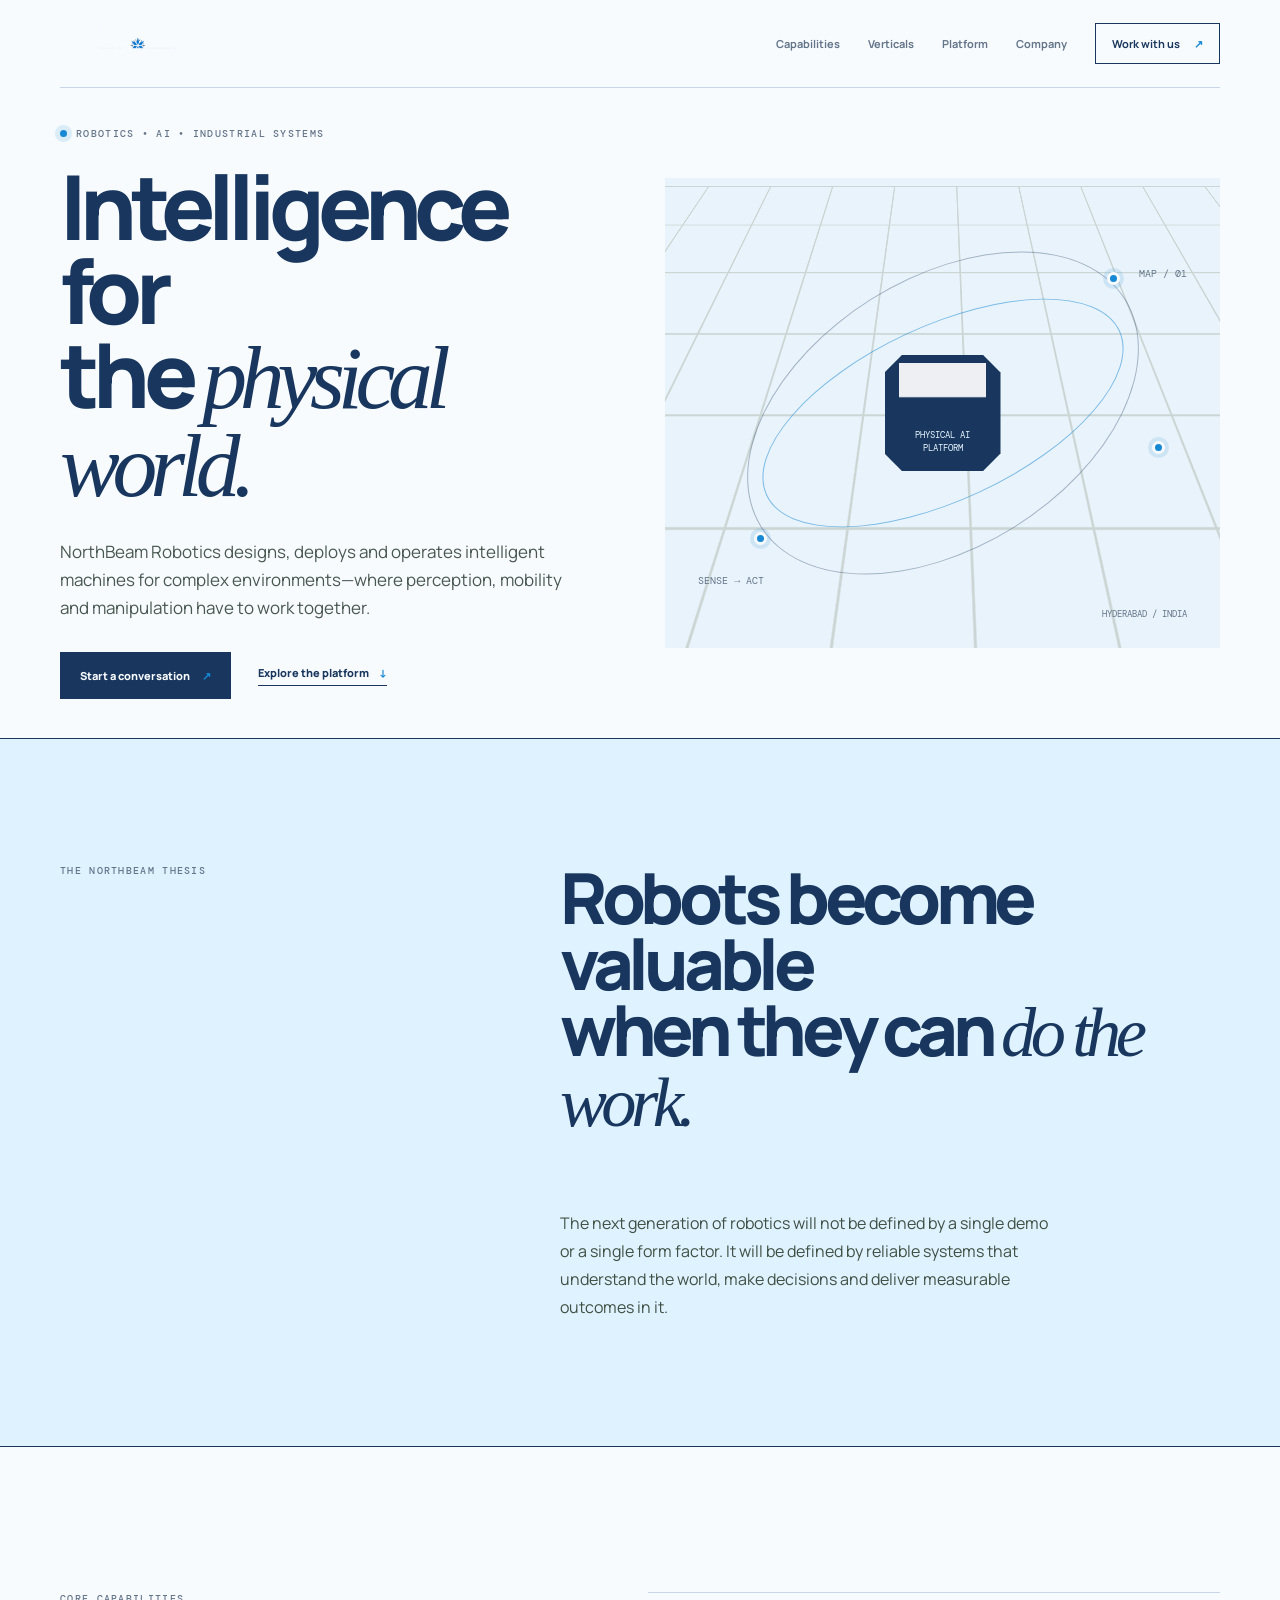
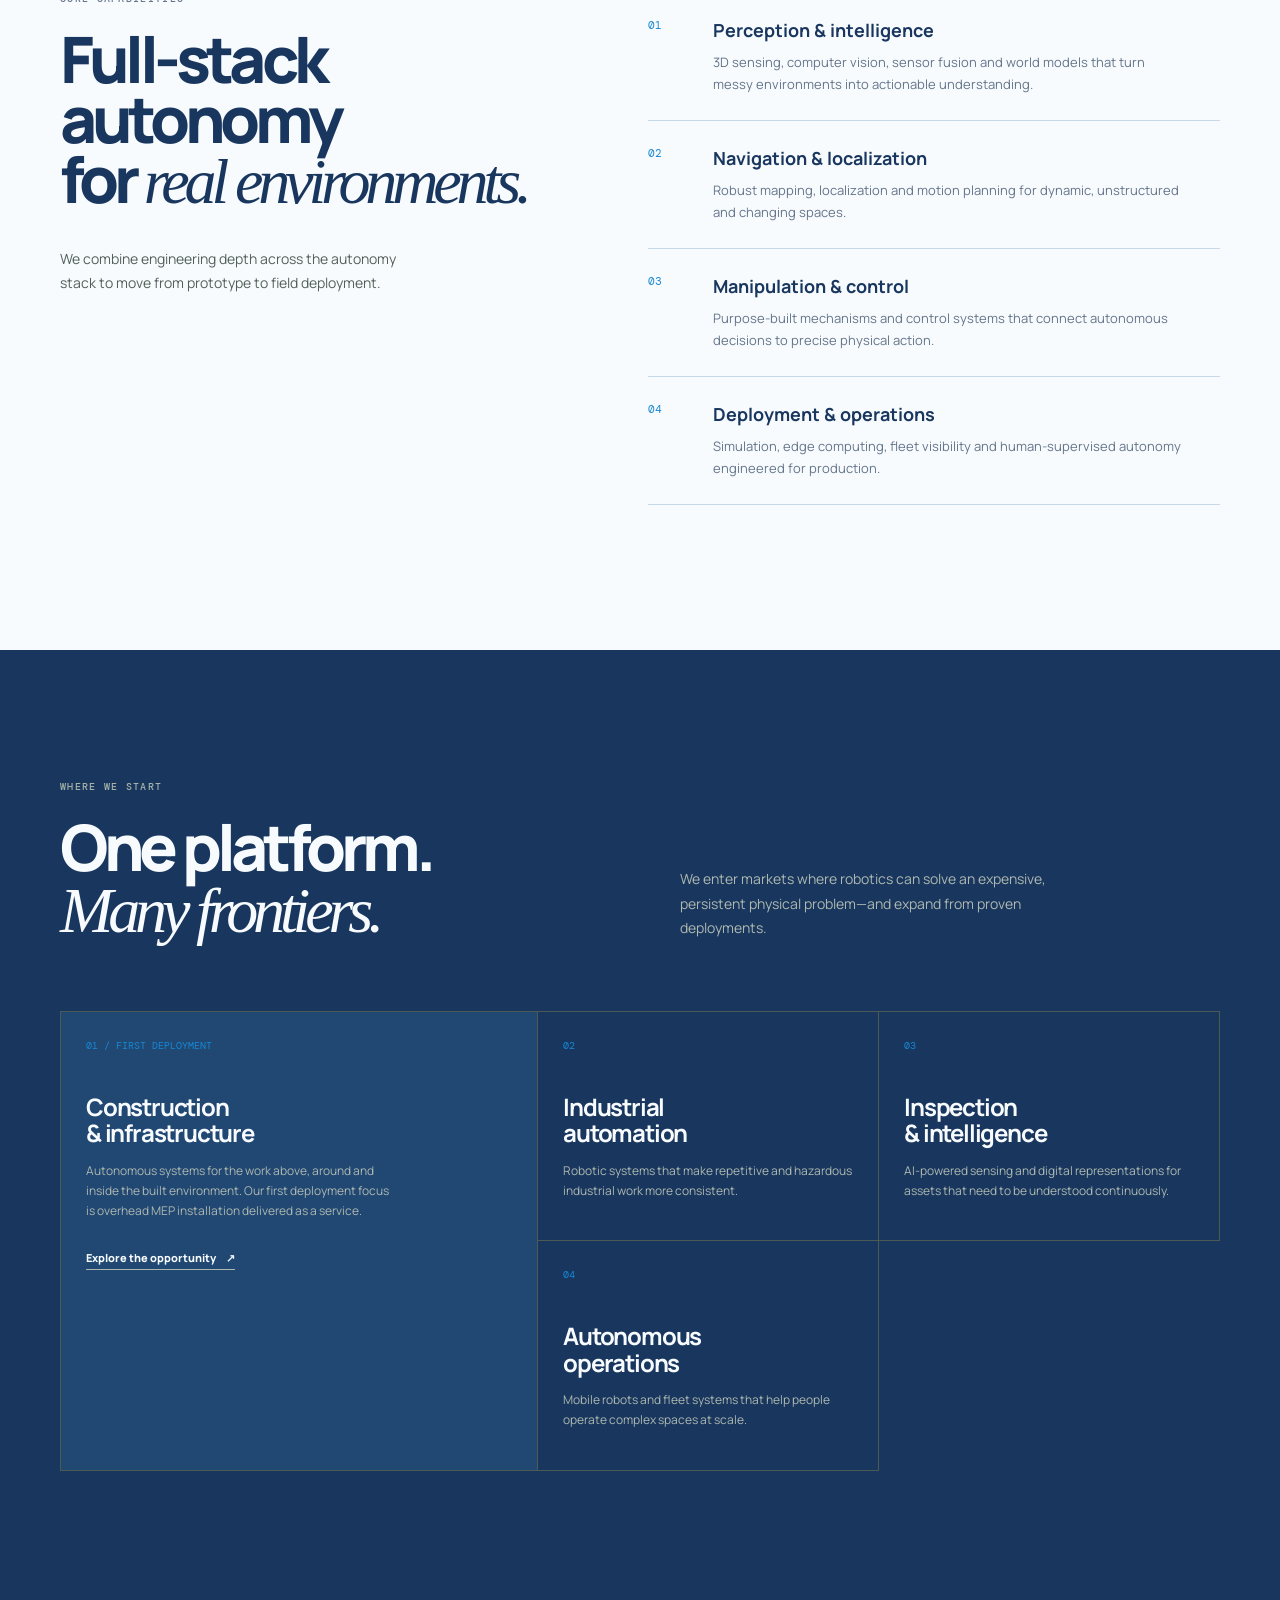
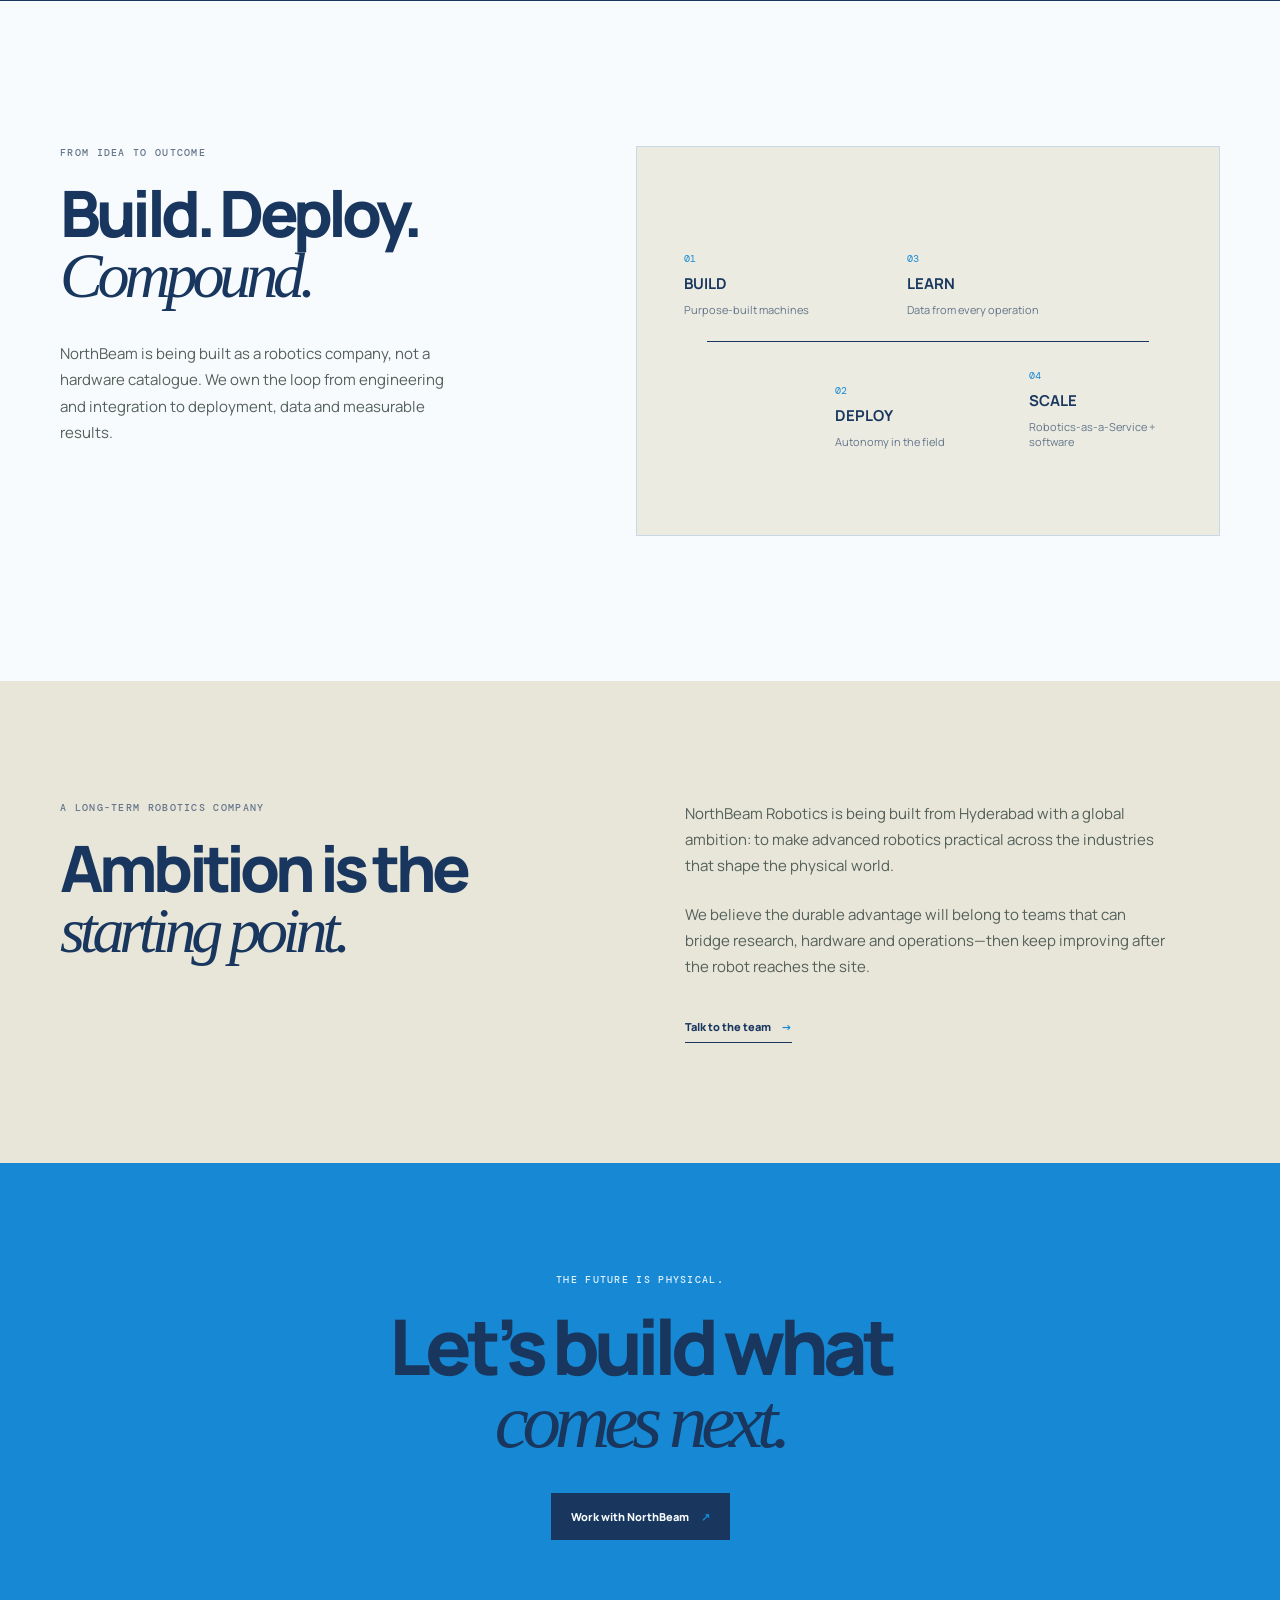
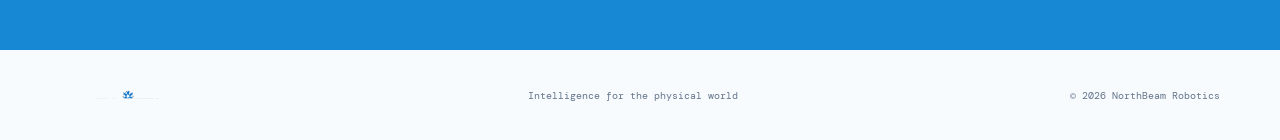
==== commit 1e5b095d: "Add NorthBeam favicon" ====
--- a/index.html
+++ b/index.html
@@ -5,6 +5,7 @@
   <meta name="description" content="NorthBeam Robotics builds intelligent machines and autonomy systems for the physical world.">
   <title>NorthBeam Robotics | Intelligence for the physical world</title>
   <link rel="preconnect" href="https://fonts.googleapis.com"><link rel="preconnect" href="https://fonts.gstatic.com" crossorigin>
+  <link rel="icon" type="image/png" sizes="512x512" href="assets/northbeam-mark.png"><link rel="apple-touch-icon" href="assets/northbeam-mark.png">
   <link href="https://fonts.googleapis.com/css2?family=DM+Mono:wght@400;500&family=Manrope:wght@400;500;600;700;800&display=swap" rel="stylesheet"><link rel="stylesheet" href="styles.css"><link rel="stylesheet" href="brand-overrides.css">
 </head>
 <body>
--- a/brand-overrides.css
+++ b/brand-overrides.css
@@ -0,0 +1,3 @@
+:root{--ink:#19375e;--cream:#f8fbfe;--lime:#e7f6ff;--orange:#1688d4;--line:#c9d8e7;--muted:#64758a}
+.brand img{display:block;width:154px;height:52px;object-fit:contain;object-position:center;mix-blend-mode:multiply}
+.hero-visual{background:#e9f3fb}.core{background:#19375e;overflow:hidden}.core img{width:88px;height:59px;object-fit:contain;mix-blend-mode:screen;filter:brightness(0) invert(1);opacity:.92;margin-top:-8px}.core small{color:#e7f6ff}.statement{background:#dff2ff}.dark-section{background:#19375e}.vertical-grid .featured{background:#214873}.closing{background:#1688d4}.closing .eyebrow{color:#dff2ff}.footer .brand img{width:135px;height:42px}.pulse{box-shadow:0 0 0 5px #1688d422}.ring{border-color:#1688d488}.ring-two{border-color:#19375e55}.node{background:#1688d4}.node-one,.node-two,.node-three{box-shadow:0 0 0 4px #1688d422}
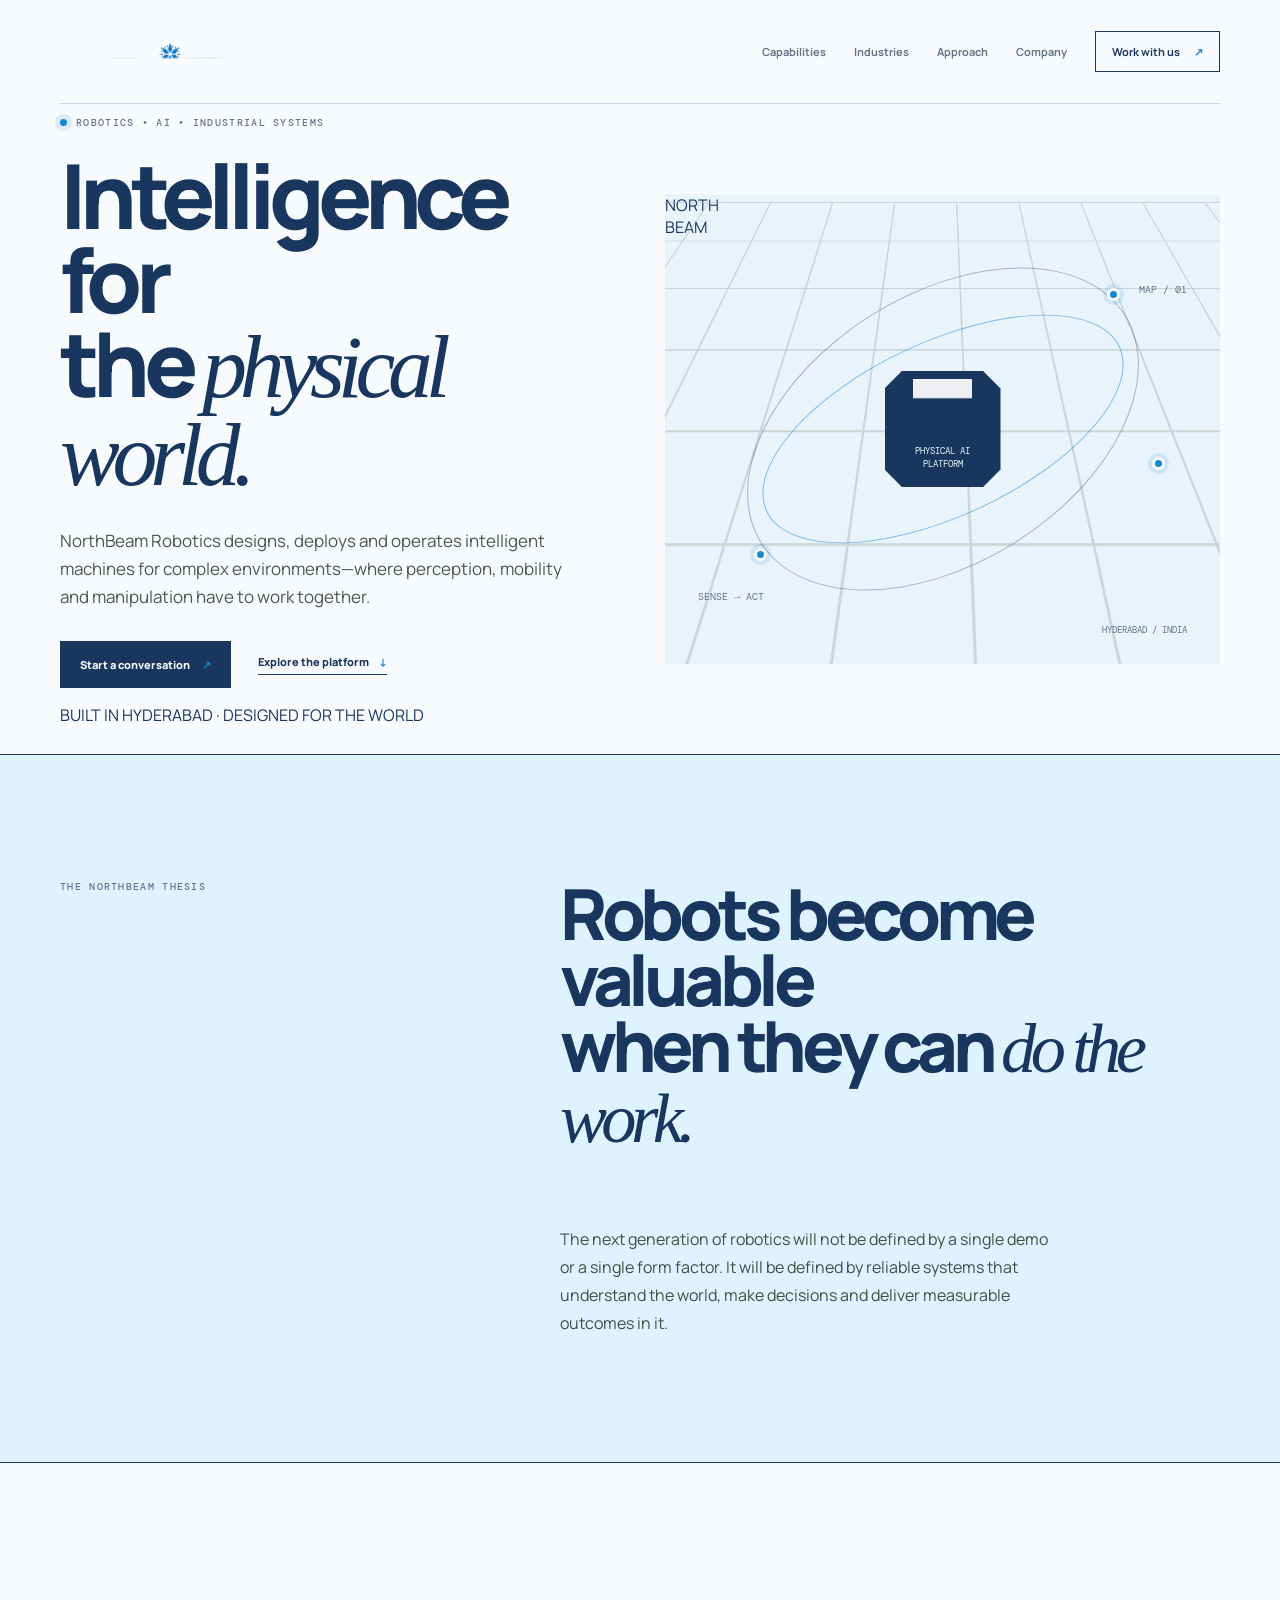
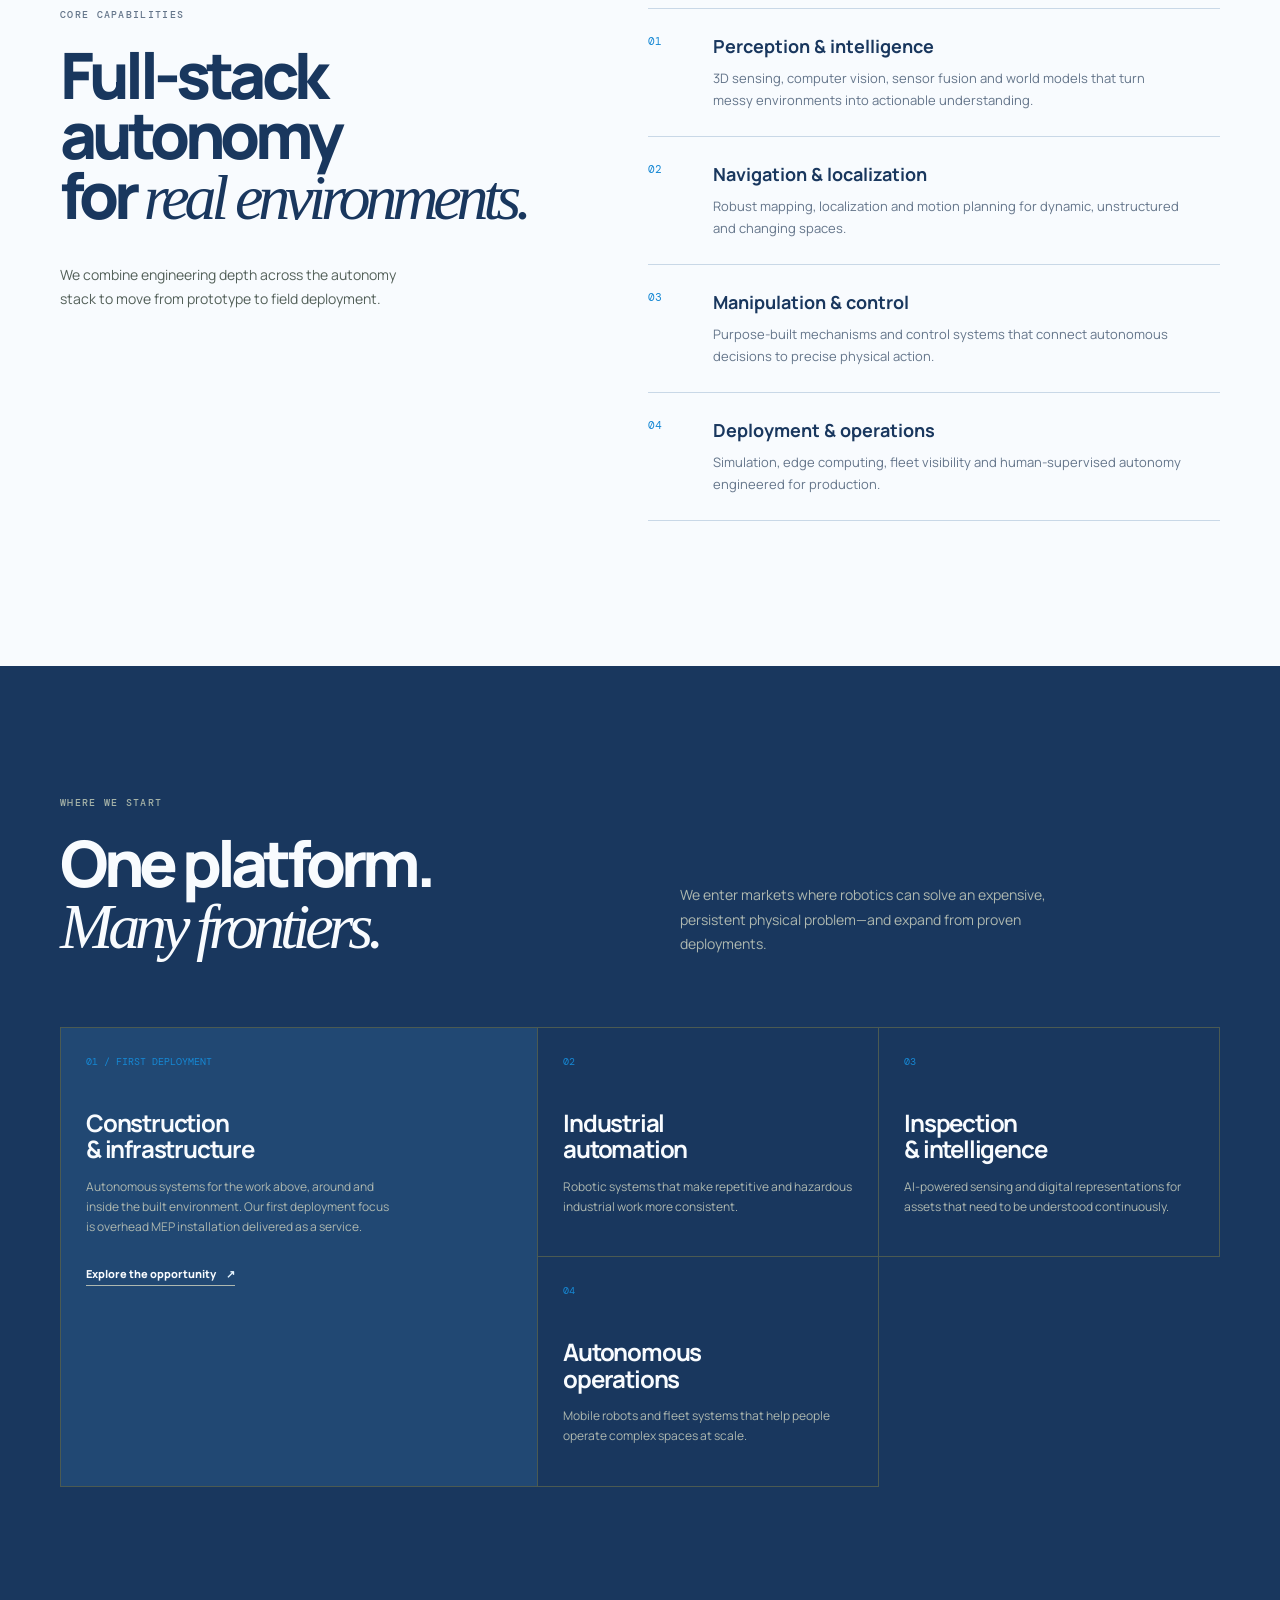
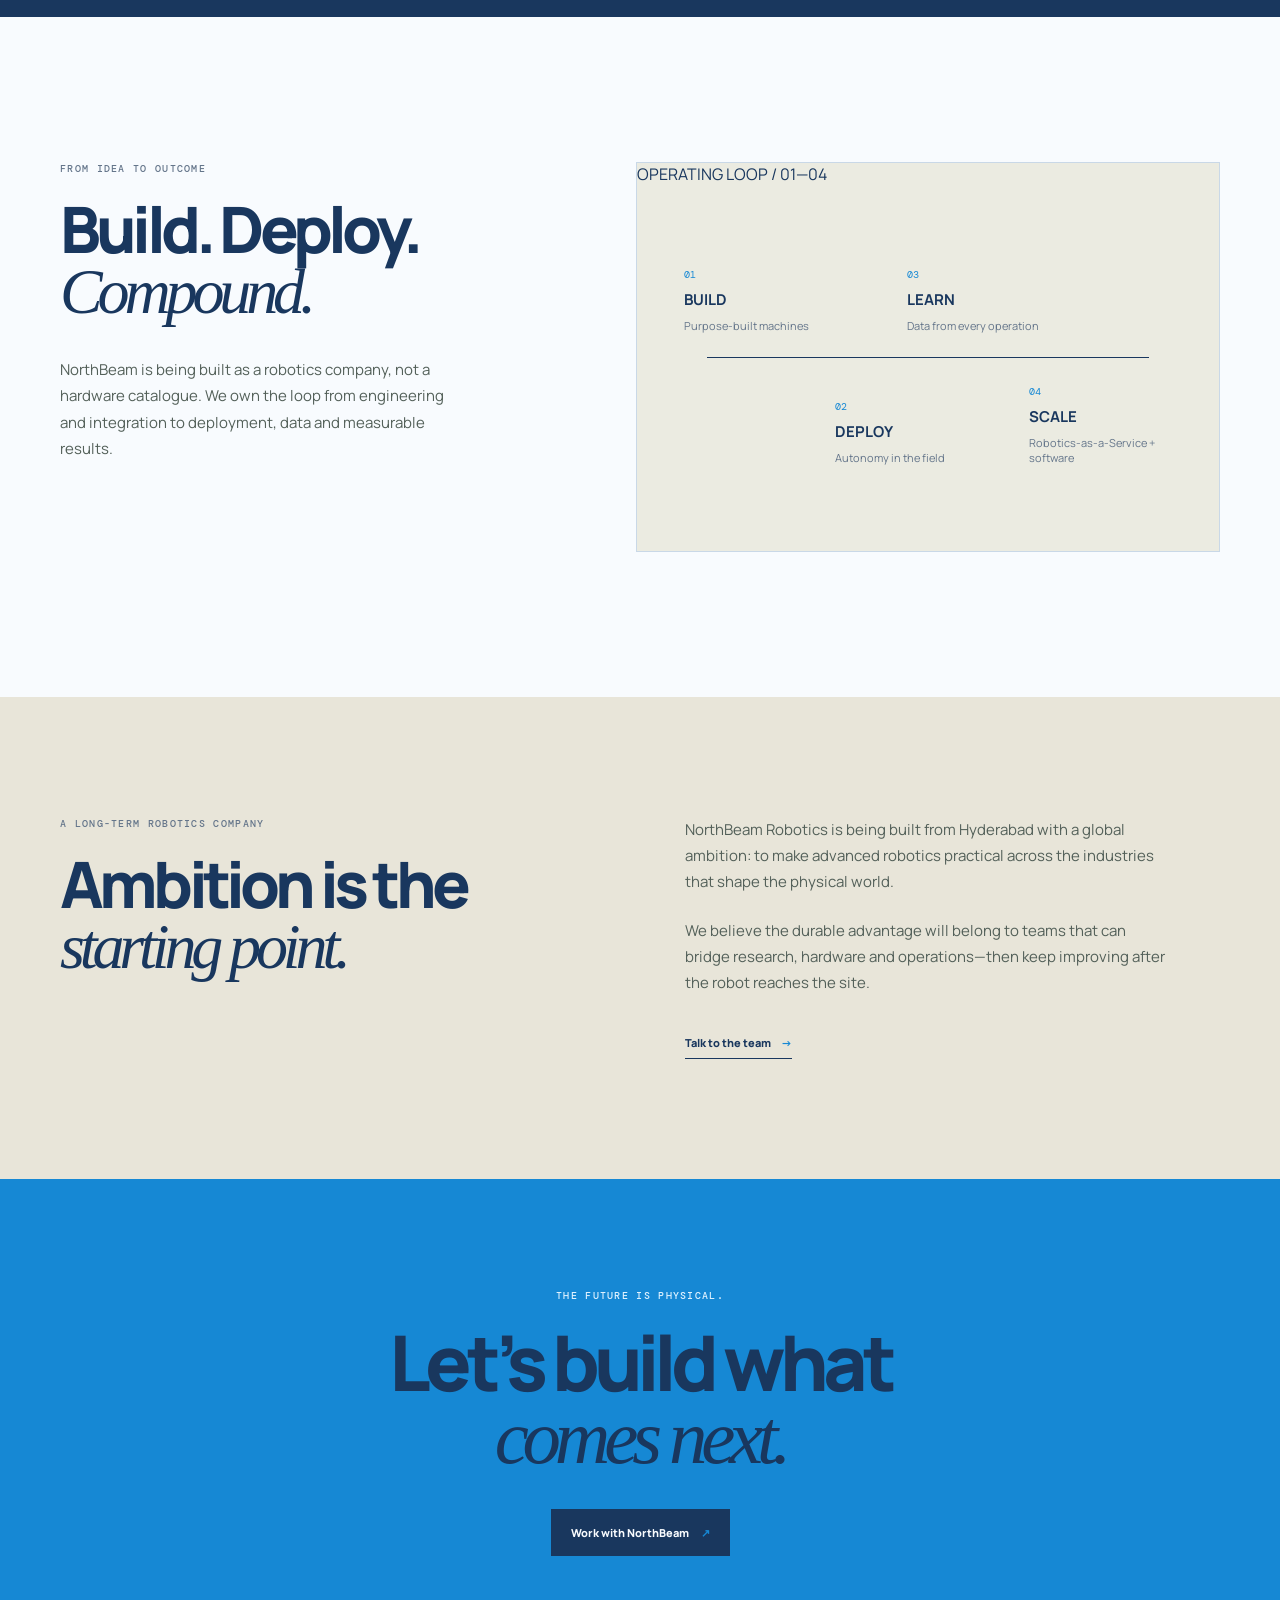
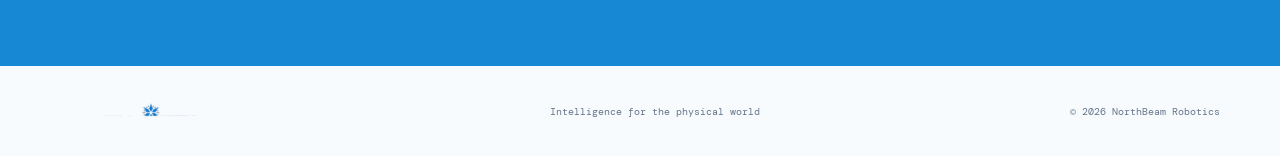
==== commit f179460a: "Elevate NorthBeam brand experience" ====
--- a/index.html
+++ b/index.html
@@ -2,20 +2,21 @@
 <html lang="en">
 <head>
   <meta charset="utf-8"><meta name="viewport" content="width=device-width,initial-scale=1">
-  <meta name="description" content="NorthBeam Robotics builds intelligent machines and autonomy systems for the physical world.">
+  <meta name="description" content="NorthBeam Robotics builds intelligent machines and autonomy systems for complex physical environments.">
+  <meta name="theme-color" content="#19375e">
   <title>NorthBeam Robotics | Intelligence for the physical world</title>
   <link rel="preconnect" href="https://fonts.googleapis.com"><link rel="preconnect" href="https://fonts.gstatic.com" crossorigin>
   <link rel="icon" type="image/png" sizes="512x512" href="assets/northbeam-mark.png"><link rel="apple-touch-icon" href="assets/northbeam-mark.png">
   <link href="https://fonts.googleapis.com/css2?family=DM+Mono:wght@400;500&family=Manrope:wght@400;500;600;700;800&display=swap" rel="stylesheet"><link rel="stylesheet" href="styles.css"><link rel="stylesheet" href="brand-overrides.css">
 </head>
 <body>
-  <header class="nav wrap"><a class="brand" href="#top"><img src="assets/northbeam-logo.png" alt="NorthBeam Robotics"></a><nav><a href="#capabilities">Capabilities</a><a href="#verticals">Verticals</a><a href="#platform">Platform</a><a href="#company">Company</a><a class="nav-cta" href="mailto:hello@northbeamrobotics.com">Work with us <span>↗</span></a></nav><button class="menu" aria-label="Open menu">☰</button></header>
+  <header class="nav wrap"><a class="brand" href="#top" aria-label="NorthBeam Robotics home"><img src="assets/northbeam-logo.png" alt="NorthBeam Robotics"></a><nav id="site-nav"><a href="#capabilities">Capabilities</a><a href="#verticals">Industries</a><a href="#platform">Approach</a><a href="#company">Company</a><a class="nav-cta" href="mailto:hello@northbeamrobotics.com">Work with us <span>↗</span></a></nav><button class="menu" aria-label="Open menu" aria-controls="site-nav" aria-expanded="false"><span></span><span></span></button></header>
   <main id="top">
-    <section class="hero wrap"><div class="hero-copy"><p class="eyebrow"><span class="pulse"></span>Robotics • AI • Industrial systems</p><h1>Intelligence for<br>the <em>physical world.</em></h1><p class="lede">NorthBeam Robotics designs, deploys and operates intelligent machines for complex environments—where perception, mobility and manipulation have to work together.</p><div class="actions"><a class="button primary" href="mailto:hello@northbeamrobotics.com">Start a conversation <span>↗</span></a><a class="text-link" href="#capabilities">Explore the platform <span>↓</span></a></div></div><div class="hero-visual"><div class="visual-grid"></div><div class="ring ring-one"></div><div class="ring ring-two"></div><div class="node node-one"></div><div class="node node-two"></div><div class="node node-three"></div><div class="core"><img src="assets/northbeam-logo.png" alt="NorthBeam Robotics mark"><small>PHYSICAL AI<br>PLATFORM</small></div><span class="coord coord-a">MAP / 01</span><span class="coord coord-b">SENSE → ACT</span><span class="coord coord-c">HYDERABAD / INDIA</span></div></section>
+    <section class="hero wrap"><div class="hero-copy"><p class="eyebrow"><span class="pulse"></span>Robotics • AI • Industrial systems</p><h1>Intelligence for<br>the <em>physical world.</em></h1><p class="lede">NorthBeam Robotics designs, deploys and operates intelligent machines for complex environments—where perception, mobility and manipulation have to work together.</p><div class="actions"><a class="button primary" href="mailto:hello@northbeamrobotics.com">Start a conversation <span>↗</span></a><a class="text-link" href="#capabilities">Explore the platform <span>↓</span></a></div><p class="hero-note">BUILT IN HYDERABAD · DESIGNED FOR THE WORLD</p></div><div class="hero-visual" aria-label="Abstract NorthBeam physical AI system visualization"><div class="visual-grid"></div><div class="beam"></div><div class="beam beam-secondary"></div><div class="ring ring-one"></div><div class="ring ring-two"></div><div class="node node-one"></div><div class="node node-two"></div><div class="node node-three"></div><div class="core"><img src="assets/northbeam-mark.png" alt=""><small>PHYSICAL AI<br>PLATFORM</small></div><span class="visual-wordmark">NORTH<br>BEAM</span><span class="coord coord-a">MAP / 01</span><span class="coord coord-b">SENSE → ACT</span><span class="coord coord-c">HYDERABAD / INDIA</span></div></section>
     <section class="statement"><div class="wrap statement-inner"><p class="eyebrow">The NorthBeam thesis</p><h2>Robots become valuable<br>when they can <em>do the work.</em></h2><p class="statement-copy">The next generation of robotics will not be defined by a single demo or a single form factor. It will be defined by reliable systems that understand the world, make decisions and deliver measurable outcomes in it.</p></div></section>
     <section id="capabilities" class="section wrap"><div class="section-heading"><p class="eyebrow">Core capabilities</p><h2>Full-stack autonomy<br>for <em>real environments.</em></h2><p>We combine engineering depth across the autonomy stack to move from prototype to field deployment.</p></div><div class="capability-list"><article><span>01</span><div><h3>Perception & intelligence</h3><p>3D sensing, computer vision, sensor fusion and world models that turn messy environments into actionable understanding.</p></div></article><article><span>02</span><div><h3>Navigation & localization</h3><p>Robust mapping, localization and motion planning for dynamic, unstructured and changing spaces.</p></div></article><article><span>03</span><div><h3>Manipulation & control</h3><p>Purpose-built mechanisms and control systems that connect autonomous decisions to precise physical action.</p></div></article><article><span>04</span><div><h3>Deployment & operations</h3><p>Simulation, edge computing, fleet visibility and human-supervised autonomy engineered for production.</p></div></article></div></section>
     <section id="verticals" class="dark-section"><div class="wrap"><div class="section-intro"><div><p class="eyebrow">Where we start</p><h2>One platform.<br><em>Many frontiers.</em></h2></div><p>We enter markets where robotics can solve an expensive, persistent physical problem—and expand from proven deployments.</p></div><div class="vertical-grid"><article class="featured"><div class="vertical-tag">01 / FIRST DEPLOYMENT</div><h3>Construction<br>& infrastructure</h3><p>Autonomous systems for the work above, around and inside the built environment. Our first deployment focus is overhead MEP installation delivered as a service.</p><a href="mailto:hello@northbeamrobotics.com">Explore the opportunity <span>↗</span></a></article><article><div class="vertical-tag">02</div><h3>Industrial<br>automation</h3><p>Robotic systems that make repetitive and hazardous industrial work more consistent.</p></article><article><div class="vertical-tag">03</div><h3>Inspection<br>& intelligence</h3><p>AI-powered sensing and digital representations for assets that need to be understood continuously.</p></article><article><div class="vertical-tag">04</div><h3>Autonomous<br>operations</h3><p>Mobile robots and fleet systems that help people operate complex spaces at scale.</p></article></div></div></section>
-    <section id="platform" class="platform wrap"><div class="platform-copy"><p class="eyebrow">From idea to outcome</p><h2>Build. Deploy.<br><em>Compound.</em></h2><p>NorthBeam is being built as a robotics company, not a hardware catalogue. We own the loop from engineering and integration to deployment, data and measurable results.</p></div><div class="platform-map"><div class="map-line"></div><div class="map-item item-one"><b>01</b><strong>BUILD</strong><span>Purpose-built machines</span></div><div class="map-item item-two"><b>02</b><strong>DEPLOY</strong><span>Autonomy in the field</span></div><div class="map-item item-three"><b>03</b><strong>LEARN</strong><span>Data from every operation</span></div><div class="map-item item-four"><b>04</b><strong>SCALE</strong><span>Robotics-as-a-Service + software</span></div></div></section>
+    <section id="platform" class="platform wrap"><div class="platform-copy"><p class="eyebrow">From idea to outcome</p><h2>Build. Deploy.<br><em>Compound.</em></h2><p>NorthBeam is being built as a robotics company, not a hardware catalogue. We own the loop from engineering and integration to deployment, data and measurable results.</p></div><div class="platform-map"><div class="map-label">OPERATING LOOP / 01—04</div><div class="map-line"></div><div class="map-item item-one"><b>01</b><strong>BUILD</strong><span>Purpose-built machines</span></div><div class="map-item item-two"><b>02</b><strong>DEPLOY</strong><span>Autonomy in the field</span></div><div class="map-item item-three"><b>03</b><strong>LEARN</strong><span>Data from every operation</span></div><div class="map-item item-four"><b>04</b><strong>SCALE</strong><span>Robotics-as-a-Service + software</span></div></div></section>
     <section id="company" class="company"><div class="wrap company-inner"><div><p class="eyebrow">A long-term robotics company</p><h2>Ambition is the<br><em>starting point.</em></h2></div><div class="company-copy"><p>NorthBeam Robotics is being built from Hyderabad with a global ambition: to make advanced robotics practical across the industries that shape the physical world.</p><p>We believe the durable advantage will belong to teams that can bridge research, hardware and operations—then keep improving after the robot reaches the site.</p><a class="arrow-link" href="mailto:hello@northbeamrobotics.com">Talk to the team <span>→</span></a></div></div></section>
     <section class="closing"><div class="wrap closing-inner"><p class="eyebrow">The future is physical.</p><h2>Let’s build what<br><em>comes next.</em></h2><a class="button light" href="mailto:hello@northbeamrobotics.com">Work with NorthBeam <span>↗</span></a></div></section>
   </main>
--- a/brand-overrides.css
+++ b/brand-overrides.css
@@ -1,3 +1,3 @@
 :root{--ink:#19375e;--cream:#f8fbfe;--lime:#e7f6ff;--orange:#1688d4;--line:#c9d8e7;--muted:#64758a}
-.brand img{display:block;width:154px;height:52px;object-fit:contain;object-position:center;mix-blend-mode:multiply}
-.hero-visual{background:#e9f3fb}.core{background:#19375e;overflow:hidden}.core img{width:88px;height:59px;object-fit:contain;mix-blend-mode:screen;filter:brightness(0) invert(1);opacity:.92;margin-top:-8px}.core small{color:#e7f6ff}.statement{background:#dff2ff}.dark-section{background:#19375e}.vertical-grid .featured{background:#214873}.closing{background:#1688d4}.closing .eyebrow{color:#dff2ff}.footer .brand img{width:135px;height:42px}.pulse{box-shadow:0 0 0 5px #1688d422}.ring{border-color:#1688d488}.ring-two{border-color:#19375e55}.node{background:#1688d4}.node-one,.node-two,.node-three{box-shadow:0 0 0 4px #1688d422}
+.nav{height:104px}.brand img{display:block;width:218px;height:76px;object-fit:contain;object-position:center;mix-blend-mode:multiply}
+.hero-visual{background:#e9f3fb}.core{background:#19375e;overflow:hidden}.core img{width:88px;height:59px;object-fit:contain;mix-blend-mode:screen;filter:brightness(0) invert(1);opacity:.92;margin-top:-8px}.core small{color:#e7f6ff}.statement{background:#dff2ff}.dark-section{background:#19375e}.vertical-grid .featured{background:#214873}.closing{background:#1688d4}.closing .eyebrow{color:#dff2ff}.footer .brand img{width:180px;height:62px}.pulse{box-shadow:0 0 0 5px #1688d422}.ring{border-color:#1688d488}.ring-two{border-color:#19375e55}.node{background:#1688d4}.node-one,.node-two,.node-three{box-shadow:0 0 0 4px #1688d422}@media(max-width:760px){.nav{height:82px}.brand img{width:184px;height:64px}.footer .brand img{width:170px;height:58px}}
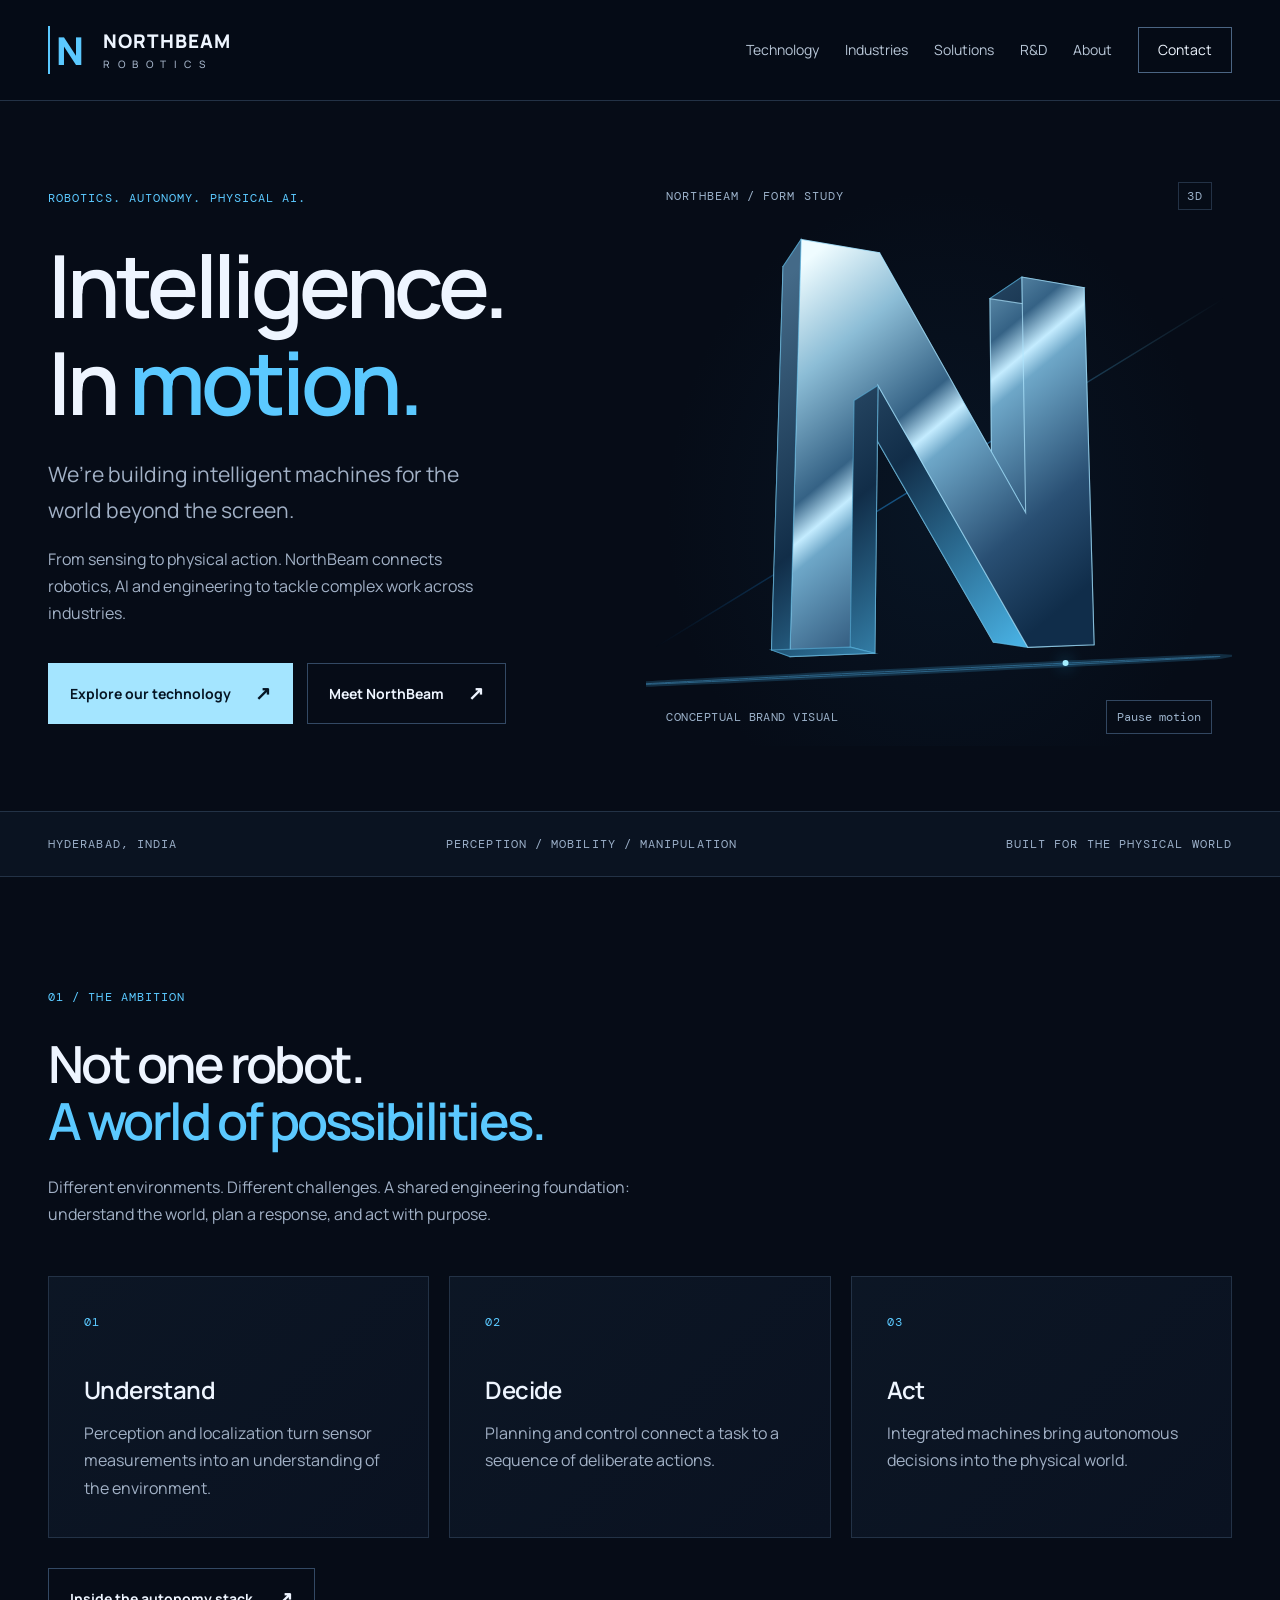
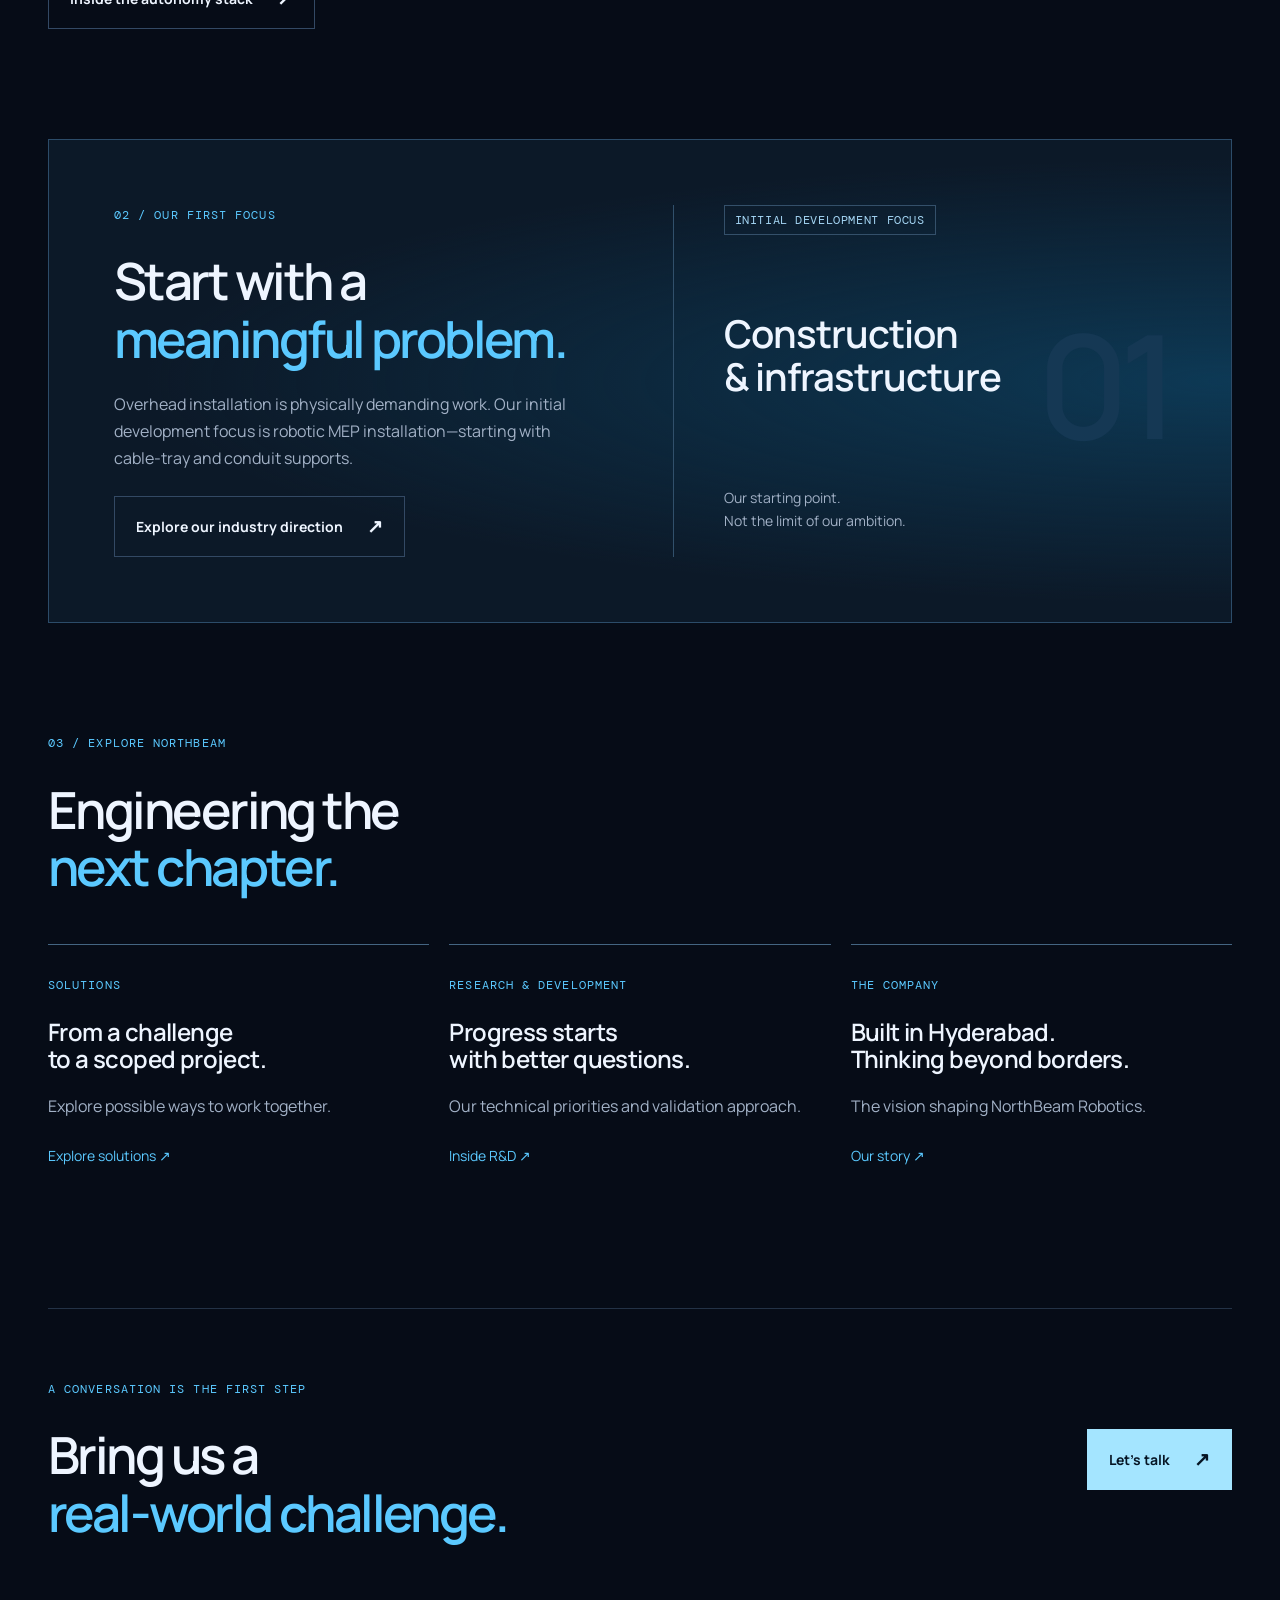
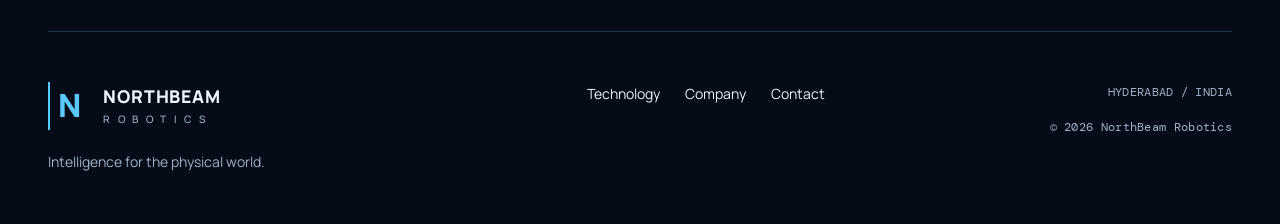
==== commit 22079798: "Build seven-page futuristic NorthBeam experience with interactive 3D" ====
--- a/index.html
+++ b/index.html
@@ -1,24 +1,7 @@
 <!doctype html>
-<html lang="en">
-<head>
-  <meta charset="utf-8"><meta name="viewport" content="width=device-width,initial-scale=1">
-  <meta name="description" content="NorthBeam Robotics builds intelligent machines and autonomy systems for complex physical environments.">
-  <meta name="theme-color" content="#19375e">
-  <title>NorthBeam Robotics | Intelligence for the physical world</title>
-  <link rel="preconnect" href="https://fonts.googleapis.com"><link rel="preconnect" href="https://fonts.gstatic.com" crossorigin>
-  <link rel="icon" type="image/png" sizes="512x512" href="assets/northbeam-mark.png"><link rel="apple-touch-icon" href="assets/northbeam-mark.png">
-  <link href="https://fonts.googleapis.com/css2?family=DM+Mono:wght@400;500&family=Manrope:wght@400;500;600;700;800&display=swap" rel="stylesheet"><link rel="stylesheet" href="styles.css"><link rel="stylesheet" href="brand-overrides.css">
-</head>
-<body>
-  <header class="nav wrap"><a class="brand" href="#top" aria-label="NorthBeam Robotics home"><img src="assets/northbeam-logo.png" alt="NorthBeam Robotics"></a><nav id="site-nav"><a href="#capabilities">Capabilities</a><a href="#verticals">Industries</a><a href="#platform">Approach</a><a href="#company">Company</a><a class="nav-cta" href="mailto:hello@northbeamrobotics.com">Work with us <span>↗</span></a></nav><button class="menu" aria-label="Open menu" aria-controls="site-nav" aria-expanded="false"><span></span><span></span></button></header>
-  <main id="top">
-    <section class="hero wrap"><div class="hero-copy"><p class="eyebrow"><span class="pulse"></span>Robotics • AI • Industrial systems</p><h1>Intelligence for<br>the <em>physical world.</em></h1><p class="lede">NorthBeam Robotics designs, deploys and operates intelligent machines for complex environments—where perception, mobility and manipulation have to work together.</p><div class="actions"><a class="button primary" href="mailto:hello@northbeamrobotics.com">Start a conversation <span>↗</span></a><a class="text-link" href="#capabilities">Explore the platform <span>↓</span></a></div><p class="hero-note">BUILT IN HYDERABAD · DESIGNED FOR THE WORLD</p></div><div class="hero-visual" aria-label="Abstract NorthBeam physical AI system visualization"><div class="visual-grid"></div><div class="beam"></div><div class="beam beam-secondary"></div><div class="ring ring-one"></div><div class="ring ring-two"></div><div class="node node-one"></div><div class="node node-two"></div><div class="node node-three"></div><div class="core"><img src="assets/northbeam-mark.png" alt=""><small>PHYSICAL AI<br>PLATFORM</small></div><span class="visual-wordmark">NORTH<br>BEAM</span><span class="coord coord-a">MAP / 01</span><span class="coord coord-b">SENSE → ACT</span><span class="coord coord-c">HYDERABAD / INDIA</span></div></section>
-    <section class="statement"><div class="wrap statement-inner"><p class="eyebrow">The NorthBeam thesis</p><h2>Robots become valuable<br>when they can <em>do the work.</em></h2><p class="statement-copy">The next generation of robotics will not be defined by a single demo or a single form factor. It will be defined by reliable systems that understand the world, make decisions and deliver measurable outcomes in it.</p></div></section>
-    <section id="capabilities" class="section wrap"><div class="section-heading"><p class="eyebrow">Core capabilities</p><h2>Full-stack autonomy<br>for <em>real environments.</em></h2><p>We combine engineering depth across the autonomy stack to move from prototype to field deployment.</p></div><div class="capability-list"><article><span>01</span><div><h3>Perception & intelligence</h3><p>3D sensing, computer vision, sensor fusion and world models that turn messy environments into actionable understanding.</p></div></article><article><span>02</span><div><h3>Navigation & localization</h3><p>Robust mapping, localization and motion planning for dynamic, unstructured and changing spaces.</p></div></article><article><span>03</span><div><h3>Manipulation & control</h3><p>Purpose-built mechanisms and control systems that connect autonomous decisions to precise physical action.</p></div></article><article><span>04</span><div><h3>Deployment & operations</h3><p>Simulation, edge computing, fleet visibility and human-supervised autonomy engineered for production.</p></div></article></div></section>
-    <section id="verticals" class="dark-section"><div class="wrap"><div class="section-intro"><div><p class="eyebrow">Where we start</p><h2>One platform.<br><em>Many frontiers.</em></h2></div><p>We enter markets where robotics can solve an expensive, persistent physical problem—and expand from proven deployments.</p></div><div class="vertical-grid"><article class="featured"><div class="vertical-tag">01 / FIRST DEPLOYMENT</div><h3>Construction<br>& infrastructure</h3><p>Autonomous systems for the work above, around and inside the built environment. Our first deployment focus is overhead MEP installation delivered as a service.</p><a href="mailto:hello@northbeamrobotics.com">Explore the opportunity <span>↗</span></a></article><article><div class="vertical-tag">02</div><h3>Industrial<br>automation</h3><p>Robotic systems that make repetitive and hazardous industrial work more consistent.</p></article><article><div class="vertical-tag">03</div><h3>Inspection<br>& intelligence</h3><p>AI-powered sensing and digital representations for assets that need to be understood continuously.</p></article><article><div class="vertical-tag">04</div><h3>Autonomous<br>operations</h3><p>Mobile robots and fleet systems that help people operate complex spaces at scale.</p></article></div></div></section>
-    <section id="platform" class="platform wrap"><div class="platform-copy"><p class="eyebrow">From idea to outcome</p><h2>Build. Deploy.<br><em>Compound.</em></h2><p>NorthBeam is being built as a robotics company, not a hardware catalogue. We own the loop from engineering and integration to deployment, data and measurable results.</p></div><div class="platform-map"><div class="map-label">OPERATING LOOP / 01—04</div><div class="map-line"></div><div class="map-item item-one"><b>01</b><strong>BUILD</strong><span>Purpose-built machines</span></div><div class="map-item item-two"><b>02</b><strong>DEPLOY</strong><span>Autonomy in the field</span></div><div class="map-item item-three"><b>03</b><strong>LEARN</strong><span>Data from every operation</span></div><div class="map-item item-four"><b>04</b><strong>SCALE</strong><span>Robotics-as-a-Service + software</span></div></div></section>
-    <section id="company" class="company"><div class="wrap company-inner"><div><p class="eyebrow">A long-term robotics company</p><h2>Ambition is the<br><em>starting point.</em></h2></div><div class="company-copy"><p>NorthBeam Robotics is being built from Hyderabad with a global ambition: to make advanced robotics practical across the industries that shape the physical world.</p><p>We believe the durable advantage will belong to teams that can bridge research, hardware and operations—then keep improving after the robot reaches the site.</p><a class="arrow-link" href="mailto:hello@northbeamrobotics.com">Talk to the team <span>→</span></a></div></div></section>
-    <section class="closing"><div class="wrap closing-inner"><p class="eyebrow">The future is physical.</p><h2>Let’s build what<br><em>comes next.</em></h2><a class="button light" href="mailto:hello@northbeamrobotics.com">Work with NorthBeam <span>↗</span></a></div></section>
-  </main>
-  <footer class="footer wrap"><a class="brand" href="#top"><img src="assets/northbeam-logo.png" alt="NorthBeam Robotics"></a><span>Intelligence for the physical world</span><span>© 2026 NorthBeam Robotics</span></footer><script src="script.js"></script>
-</body></html>
+<html lang="en"><head><meta charset="utf-8"><meta name="viewport" content="width=device-width, initial-scale=1"><title>NorthBeam Robotics | Intelligence in motion</title><meta name="description" content="NorthBeam Robotics — intelligence in motion. Robotics, autonomy and physical AI from Hyderabad."><meta name="theme-color" content="#060c17"><link rel="canonical" href="https://northbeamrobotics.com/"><link rel="icon" href="assets/northbeam-concept.svg" type="image/svg+xml"><link rel="preconnect" href="https://fonts.googleapis.com"><link rel="preconnect" href="https://fonts.gstatic.com" crossorigin><link href="https://fonts.googleapis.com/css2?family=DM+Mono:wght@400;500&family=Manrope:wght@400;500;600;700;800&display=swap" rel="stylesheet"><link rel="stylesheet" href="future.css?v=1"><script src="experience.js?v=1" defer></script></head>
+<body data-page="index"><a class="skip-link" href="#main">Skip to content</a><header class="site-header"><div class="wrap nav-wrap"><a class="brand" href="index.html" aria-label="NorthBeam Robotics home"><span class="brand-symbol" aria-hidden="true">N</span><span>NORTHBEAM<small>R O B O T I C S</small></span></a><button class="menu-toggle" aria-expanded="false" aria-controls="navigation">Menu <span aria-hidden="true">☰</span></button><nav id="navigation" aria-label="Main navigation"><a href="technology.html"  >Technology</a><a href="industries.html"  >Industries</a><a href="solutions.html"  >Solutions</a><a href="research.html"  >R&D</a><a href="about.html"  >About</a><a href="contact.html"  class="nav-contact">Contact</a></nav></div></header><main id="main"><section class="home-hero wrap"><div class="hero-copy"><p class="eyebrow">Robotics. Autonomy. Physical AI.</p><h1>Intelligence.<br>In <span>motion.</span></h1><p class="lead">We’re building intelligent machines for the world beyond the screen.</p><p class="hero-detail">From sensing to physical action. NorthBeam connects robotics, AI and engineering to tackle complex work across industries.</p><div class="actions"><a class="button primary" href="technology.html">Explore our technology<span aria-hidden="true">↗</span></a><a class="button " href="about.html">Meet NorthBeam<span aria-hidden="true">↗</span></a></div></div><div class="scene " data-scene="brand"><div class="scene-fallback" aria-hidden="true">N</div><canvas aria-label="Interactive conceptual 3D NorthBeam N emblem" role="img"></canvas><div class="scene-top"><span>NORTHBEAM / FORM STUDY</span><span>3D</span></div><div class="scene-bottom"><span>CONCEPTUAL BRAND VISUAL</span><button class="motion-toggle" type="button" aria-pressed="false">Pause motion</button></div></div></section>
+<div class="signal-strip"><div class="wrap"><span>HYDERABAD, INDIA</span><span>PERCEPTION / MOBILITY / MANIPULATION</span><span>BUILT FOR THE PHYSICAL WORLD</span></div></div>
+<section class="wrap section"><div class="section-heading"><p class="eyebrow">01 / The ambition</p><h2>Not one robot.<br><span>A world of possibilities.</span></h2><p>Different environments. Different challenges. A shared engineering foundation: understand the world, plan a response, and act with purpose.</p></div><div class="three-grid"><article class="card"><span class="number">01</span><h3>Understand</h3><p>Perception and localization turn sensor measurements into an understanding of the environment.</p></article><article class="card"><span class="number">02</span><h3>Decide</h3><p>Planning and control connect a task to a sequence of deliberate actions.</p></article><article class="card"><span class="number">03</span><h3>Act</h3><p>Integrated machines bring autonomous decisions into the physical world.</p></article></div><div class="section-link"><a class="button " href="technology.html">Inside the autonomy stack<span aria-hidden="true">↗</span></a></div></section>
+<section class="industry-feature wrap"><div><p class="eyebrow">02 / Our first focus</p><h2>Start with a<br><span>meaningful problem.</span></h2><p>Overhead installation is physically demanding work. Our initial development focus is robotic MEP installation—starting with cable-tray and conduit supports.</p><a class="button " href="industries.html">Explore our industry direction<span aria-hidden="true">↗</span></a></div><div class="feature-type"><span class="tag">INITIAL DEVELOPMENT FOCUS</span><h3>Construction<br>& infrastructure<span class="outline-type">01</span></h3><p>Our starting point.<br>Not the limit of our ambition.</p></div></section>
+<section class="wrap section"><div class="section-heading"><p class="eyebrow">03 / Explore NorthBeam</p><h2>Engineering the<br><span>next chapter.</span></h2></div><div class="three-grid"><a class="editorial-card" href="solutions.html"><span class="number">SOLUTIONS</span><h3>From a challenge<br>to a scoped project.</h3><p>Explore possible ways to work together.</p><span class="card-link">Explore solutions ↗</span></a><a class="editorial-card" href="research.html"><span class="number">RESEARCH & DEVELOPMENT</span><h3>Progress starts<br>with better questions.</h3><p>Our technical priorities and validation approach.</p><span class="card-link">Inside R&D ↗</span></a><a class="editorial-card" href="about.html"><span class="number">THE COMPANY</span><h3>Built in Hyderabad.<br>Thinking beyond borders.</h3><p>The vision shaping NorthBeam Robotics.</p><span class="card-link">Our story ↗</span></a></div></section><section class="cta wrap"><div><p class="eyebrow">A conversation is the first step</p><h2>Bring us a<br><span>real-world challenge.</span></h2></div><a class="button primary" href="contact.html">Let’s talk<span aria-hidden="true">↗</span></a></section></main><footer class="wrap footer"><div><a class="brand" href="index.html" aria-label="NorthBeam Robotics home"><span class="brand-symbol" aria-hidden="true">N</span><span>NORTHBEAM<small>R O B O T I C S</small></span></a><p>Intelligence for the physical world.</p></div><div class="footer-links"><a href="technology.html">Technology</a><a href="about.html">Company</a><a href="contact.html">Contact</a></div><div class="footer-meta"><span>HYDERABAD / INDIA</span><span>© 2026 NorthBeam Robotics</span></div></footer></body></html>
--- a/future.css
+++ b/future.css
@@ -0,0 +1,7 @@
+:root{color-scheme:dark;--bg:#060c17;--panel:#0b1524;--ink:#eef5ff;--muted:#a2b1c6;--blue:#5bc9ff;--line:#233246;--font:Manrope,Arial,sans-serif}*{box-sizing:border-box}html{scroll-behavior:smooth;scroll-padding-top:110px}body{margin:0;background:var(--bg);color:var(--ink);font-family:var(--font);font-size:16px;line-height:1.7}a{color:inherit;text-decoration:none}button{font:inherit;color:inherit;cursor:pointer}a,button{-webkit-tap-highlight-color:transparent}a:focus-visible,button:focus-visible{outline:2px solid var(--blue);outline-offset:6px}p{color:var(--muted);margin:0 0 1.5rem}h1,h2,h3{line-height:1.12;margin:0;font-weight:600;letter-spacing:-.05em}h1{font-size:clamp(3.1rem,6.8vw,6.7rem)}h2{font-size:clamp(2.1rem,4vw,3.8rem)}h3{font-size:1.5rem;letter-spacing:-.025em}h1 span,h2 span{color:var(--blue)}.wrap{width:min(1320px,calc(100% - 96px));margin-inline:auto}.eyebrow,.number,.tag,.signal-strip,.scene-top,.scene-bottom,.footer-meta{font-family:'DM Mono',monospace;letter-spacing:.09em;font-size:.75rem}.eyebrow{text-transform:uppercase;color:var(--blue);margin-bottom:1.7rem}.lead{font-size:clamp(1.1rem,1.65vw,1.35rem);line-height:1.7;max-width:760px}.small{font-size:.875rem}.site-header{position:sticky;top:0;z-index:20;background:#060c17f0;border-bottom:1px solid var(--line);backdrop-filter:blur(16px)}.nav-wrap{min-height:100px;display:flex;align-items:center;justify-content:space-between;gap:28px}.brand{display:flex;align-items:center;gap:13px;flex-shrink:0;font-size:1.18rem;font-weight:800;letter-spacing:.05em;line-height:1.3}.brand-symbol{display:grid;place-items:center;width:42px;height:48px;color:var(--blue);font-size:2.4rem;font-weight:800;letter-spacing:-.15em;padding-right:5px;border-left:2px solid var(--blue)}.brand small{display:block;font-size:.64rem;font-weight:500;color:var(--muted);letter-spacing:.27em;margin-top:5px}nav{display:flex;align-items:center;gap:26px;font-size:.875rem}nav a{padding:9px 0;color:#b8c6d7;white-space:nowrap}nav a:hover,nav a[aria-current]{color:var(--blue)}nav a[aria-current]{box-shadow:0 1px var(--blue)}nav .nav-contact{border:1px solid #4b6583;padding:10px 19px;color:var(--ink)}.menu-toggle{display:none}.skip-link{position:fixed;left:20px;top:-100px;padding:12px;background:var(--ink);color:var(--bg);z-index:50}.skip-link:focus{top:12px}.home-hero{display:grid;grid-template-columns:1fr 1.02fr;gap:24px;min-height:710px;align-items:center;padding-block:50px}.hero-copy{position:relative;z-index:1}.hero-copy h1{margin-bottom:25px}.hero-copy .lead{max-width:460px;margin-bottom:18px}.hero-detail{max-width:430px;font-size:1rem}.actions{display:flex;gap:14px;flex-wrap:wrap;margin-top:36px}.button{display:inline-flex;justify-content:space-between;align-items:center;gap:24px;padding:15px 21px;border:1px solid #334964;font-size:.875rem;font-weight:700;line-height:1.5;transition:background .2s,transform .2s,color .2s}.button span{font-size:1.2rem}.button:hover{background:#142b43;transform:translateY(-2px)}.button.primary{background:#a4e5ff;border-color:#a4e5ff;color:#061524}.button.primary:hover{background:#d9f4ff}.scene{height:580px;position:relative;isolation:isolate;background:radial-gradient(ellipse at 50% 60%,#133d602e,transparent 66%);overflow:hidden}.scene canvas{display:block;width:100%;height:100%;position:relative;z-index:1;touch-action:pan-y}.scene-fallback{position:absolute;inset:0;display:grid;place-items:center;font-size:17rem;line-height:1;color:var(--blue);font-weight:800;transform:rotate(-12deg);text-shadow:12px 12px #16365b}.scene.ready .scene-fallback{display:none}.scene-top,.scene-bottom{position:absolute;left:20px;right:20px;display:flex;align-items:center;justify-content:space-between;gap:18px;color:#9bb1c9;z-index:2;font-size:.75rem}.scene-top{top:16px}.scene-top span:last-child{border:1px solid var(--line);padding:3px 8px}.scene-bottom{bottom:12px;letter-spacing:.04em}.motion-toggle{background:#060c17aa;border:1px solid #324761;font-size:.75rem;padding:6px 10px;white-space:nowrap}.signal-strip{border-block:1px solid var(--line);background:#0a1321;color:#9aaec7;padding-block:22px}.signal-strip .wrap{display:flex;justify-content:space-between;gap:20px;flex-wrap:wrap}.section{padding-block:110px}.section-heading{margin-bottom:48px;max-width:800px}.section-heading h2{margin-bottom:24px}.section-heading>p:last-child{max-width:660px}.three-grid,.two-grid{display:grid;gap:20px;grid-template-columns:repeat(3,minmax(0,1fr))}.two-grid{grid-template-columns:repeat(2,minmax(0,1fr))}.card{padding:35px;border:1px solid var(--line);background:linear-gradient(135deg,#101d2e99,#0a1221);position:relative;overflow:hidden}.number{display:block;color:var(--blue);margin-bottom:45px}.card h3{margin-bottom:16px}.card p{margin:0}.tag{display:inline-block;color:#a4d5f3;border:1px solid #34506a;padding:4px 10px;letter-spacing:.05em;font-size:.75rem}.card .tag{margin-bottom:22px}.card .tag+.number{margin-top:20px}.section-link{margin-top:30px}.industry-feature{display:grid;grid-template-columns:1fr 1fr;border:1px solid #2c4c69;background:radial-gradient(ellipse at 100% 50%,#0d3955,transparent 65%),#0c1928;padding:65px;gap:65px}.industry-feature h2{margin-bottom:24px}.industry-feature p{max-width:480px}.feature-type{border-left:1px solid #31506b;padding-left:50px;position:relative;overflow:hidden;display:flex;flex-direction:column;justify-content:space-between}.feature-type h3{font-size:clamp(1.8rem,3vw,3rem);margin-top:30px;position:relative;z-index:1}.feature-type .tag{align-self:flex-start}.outline-type{font-size:9rem;position:absolute;right:-4px;top:0;color:#153854;z-index:-1;letter-spacing:-.07em;line-height:1}.feature-type>p{margin-top:40px;font-size:.875rem}.editorial-card{display:flex;flex-direction:column;align-items:flex-start;border-top:1px solid #446582;padding:30px 20px 30px 0;transition:background .2s}.editorial-card:hover{background:#0d1b2c}.editorial-card .number{margin-bottom:24px}.editorial-card h3{margin-bottom:20px}.editorial-card p{flex-grow:1}.card-link{font-size:.875rem;color:var(--blue)}.cta{padding-block:70px 90px;border-top:1px solid var(--line);display:flex;justify-content:space-between;align-items:center;gap:30px}.cta .button{flex-shrink:0}.footer{padding-block:50px;display:grid;grid-template-columns:1.4fr 1fr 1fr;gap:35px;border-top:1px solid var(--line)}.footer p{font-size:.875rem;margin:20px 0 0}.footer-links{display:flex;justify-content:center;gap:25px;align-items:flex-start;font-size:.875rem}.footer-links a:hover{color:var(--blue)}.footer-meta{display:flex;flex-direction:column;gap:15px;align-items:flex-end;color:var(--muted);letter-spacing:.025em}.page-intro{padding-block:90px 65px}.page-intro h1{margin-bottom:32px}.page-intro .lead{margin:0}.explorer{border:1px solid #294865;background:#081423}.explorer-heading{padding:36px;display:flex;justify-content:space-between;align-items:flex-end;gap:30px}.explorer-heading h2{font-size:2rem}.mode-controls{display:flex;gap:6px;flex-wrap:wrap}.mode-controls button{background:transparent;padding:12px 17px;border:1px solid #314e6b;font-size:.875rem}.mode-controls button[aria-pressed=true]{color:#041321;background:var(--blue);border-color:var(--blue)}.sensor-scene{height:460px;background:radial-gradient(ellipse at 50% 65%,#123a5c55,transparent 65%);border-block:1px solid var(--line)}.explorer-caption{padding:30px 36px;display:grid;grid-template-columns:1fr 1.6fr;gap:35px;align-items:start}.explorer-caption p{margin:0;min-height:5.5em}.inset-section{padding:60px;background:#0b1929;border-left:2px solid var(--blue);margin-bottom:90px}.inset-section h2{margin-bottom:28px}.inset-section>p{max-width:780px}.inset-section h3{margin-bottom:18px;margin-top:24px}.inset-section .two-grid{gap:60px}.industry-lead{display:grid;grid-template-columns:1.2fr 1fr;gap:70px;padding-block:50px 70px;border-block:1px solid var(--line)}.industry-lead h2{margin-bottom:25px}.industry-lead aside{padding:36px;background:#0d1d30}.industry-lead h3{margin-bottom:26px}.detail-list{list-style:none;margin:0;padding:0}.detail-list li{border-top:1px solid var(--line);padding:18px 0;font-size:.95rem;color:#c5d5e8}.detail-list span{display:block;color:var(--blue);font-size:.75rem;text-transform:uppercase;letter-spacing:.09em;margin-bottom:8px}.solution-list article{display:grid;grid-template-columns:60px 1fr auto;align-items:start;gap:32px;padding-block:50px;border-top:1px solid var(--line)}.solution-list .number{padding-top:5px}.solution-list h2{font-size:2.3rem;margin-block:20px}.solution-list p{max-width:650px}.solution-list ul{padding-left:20px;color:var(--muted)}.solution-list .button{margin-top:6px}.steps{list-style:none;padding:0;display:grid;grid-template-columns:repeat(4,minmax(0,1fr));gap:25px}.steps li{padding-top:22px;border-top:1px solid #49718d}.steps b{font-size:1rem;color:var(--blue);font-weight:500}.steps p{margin-top:16px}.research-note{display:flex;gap:25px;align-items:center;border:1px solid #34506b;padding:27px}.research-note p{margin:0;max-width:880px;font-size:.95rem}.research-note .tag{flex-shrink:0}.about-statement{display:grid;grid-template-columns:.8fr 1fr;gap:80px;align-items:center;border-block:1px solid var(--line);padding-block:65px}.large-n{font-size:clamp(12rem,30vw,26rem);line-height:1;text-align:center;letter-spacing:-.12em;padding-right:.1em;background:linear-gradient(145deg,#effaff,#608eae 35%,#142d48 51%,#a0d6ef 57%,#3a6c93);color:transparent;background-clip:text}.about-statement h2{margin-bottom:28px}.about-statement p{max-width:630px}.contact-grid{display:grid;grid-template-columns:1fr 1fr;gap:70px;padding-block:15px 100px}.contact-panel{padding:40px;background:linear-gradient(140deg,#123c58,#0b1625);border:1px solid #31556f}.contact-panel h2{font-size:2.5rem;margin-bottom:32px}.email-link{display:block;overflow-wrap:anywhere;font-size:clamp(1.15rem,2vw,1.7rem);color:var(--blue);margin-bottom:35px}.contact-prompts h3{margin-bottom:25px}.contact-prompts ol{padding-left:24px}.contact-prompts li{padding-left:10px}.contact-prompts b{font-weight:600}.contact-prompts p{margin-top:6px}.contact-panel .small{margin-top:45px}.footer .brand-symbol{font-size:2rem}.footer .brand{font-size:1.1rem}
+@media(prefers-reduced-motion:no-preference){@view-transition{navigation:auto}::view-transition-old(root){animation:fade-out .15s ease both}::view-transition-new(root){animation:fade-in .25s ease both}@keyframes fade-out{to{opacity:0}}@keyframes fade-in{from{opacity:0;transform:translateY(5px)}to{opacity:1;transform:none}}}
+@media(min-width:1600px){.home-hero{min-height:800px}.scene{height:650px}}
+@media(max-width:1100px){.wrap{width:calc(100% - 56px)}nav{gap:17px}.brand{font-size:1rem}.home-hero{gap:0}.hero-copy h1{font-size:clamp(3rem,7.5vw,5.5rem)}.scene{height:530px}.industry-feature{padding:40px;gap:35px}.contact-grid{gap:30px}.footer{grid-template-columns:1fr 1fr}.footer-meta{grid-column:2;align-items:flex-start}.footer-links{justify-content:flex-start}.solution-list article{grid-template-columns:40px 1fr}.solution-list .button{grid-column:2;justify-self:start}.explorer-heading{align-items:flex-start;flex-direction:column}}
+@media(max-width:860px){.nav-wrap{min-height:83px;flex-wrap:wrap;padding-block:15px}.menu-toggle{display:flex;gap:12px;align-items:center;background:transparent;border:1px solid #31445b;padding:9px 12px;font-size:.875rem}nav{width:100%;flex-wrap:wrap;padding-block:10px}.js nav{display:none}.js nav.open{display:flex}.home-hero{grid-template-columns:1fr;padding-top:60px}.hero-copy h1{font-size:clamp(3.7rem,10vw,6rem)}.hero-copy .lead{max-width:620px}.hero-detail{max-width:570px}.scene{height:480px;margin-top:20px}.home-hero .scene{width:min(620px,100%);justify-self:center}.three-grid{grid-template-columns:1fr}.card .number{margin-bottom:25px}.section{padding-block:75px}.industry-feature{grid-template-columns:1fr}.feature-type{padding-left:0;padding-top:35px;border-left:0;border-top:1px solid #31506b}.feature-type h3{font-size:2.5rem}.outline-type{right:15%;top:-15px}.signal-strip .wrap{gap:15px;font-size:.75rem}.signal-strip .wrap span:last-child{display:none}.page-intro{padding-top:65px}.industry-lead{grid-template-columns:1fr;gap:30px}.about-statement{grid-template-columns:1fr;gap:30px}.large-n{font-size:11rem;text-align:left}.steps{grid-template-columns:repeat(2,1fr)}.contact-grid{grid-template-columns:1fr}.research-note{align-items:flex-start;flex-direction:column}.explorer-caption{grid-template-columns:1fr;gap:16px}.sensor-scene{margin-top:0}.cta{padding-block:55px;flex-direction:column;align-items:flex-start}.inset-section{padding:35px}.inset-section .two-grid{gap:25px}}
+@media(max-width:540px){.wrap{width:calc(100% - 36px)}h1{font-size:clamp(2.8rem,10.5vw,3.8rem)}.home-hero h1{font-size:clamp(3.2rem,12vw,4.6rem)}h2{font-size:2.15rem}.lead{font-size:1.1rem}.scene{height:370px}.scene-top,.scene-bottom{left:5px;right:5px;gap:10px;font-size:.75rem}.scene-bottom>span{max-width:55%;letter-spacing:0;line-height:1.5}.scene-fallback{font-size:12rem}.hero-copy .actions{gap:12px}.button{padding:13px 17px}.two-grid{grid-template-columns:1fr}.card{padding:27px}.industry-feature{padding:26px}.section{padding-block:60px}.footer{grid-template-columns:1fr}.footer-meta{grid-column:auto}.page-intro{padding-block:50px}.explorer-heading{padding:23px}.explorer-heading h2{font-size:1.7rem}.mode-controls{width:100%}.mode-controls button{padding:10px 12px;flex:1}.explorer-caption{padding:23px}.sensor-scene{height:350px}.inset-section{padding:27px}.solution-list article{grid-template-columns:1fr;gap:5px}.solution-list .number{margin-bottom:10px}.solution-list .button{grid-column:auto}.solution-list h2{font-size:1.9rem}.research-note{padding:24px}.contact-panel{padding:26px}.contact-panel h2{font-size:2rem}.steps{grid-template-columns:1fr}.industry-lead aside{padding:25px}}
+@media(prefers-reduced-motion:reduce){html{scroll-behavior:auto}*,*::before,*::after{animation:none!important;transition:none!important}}
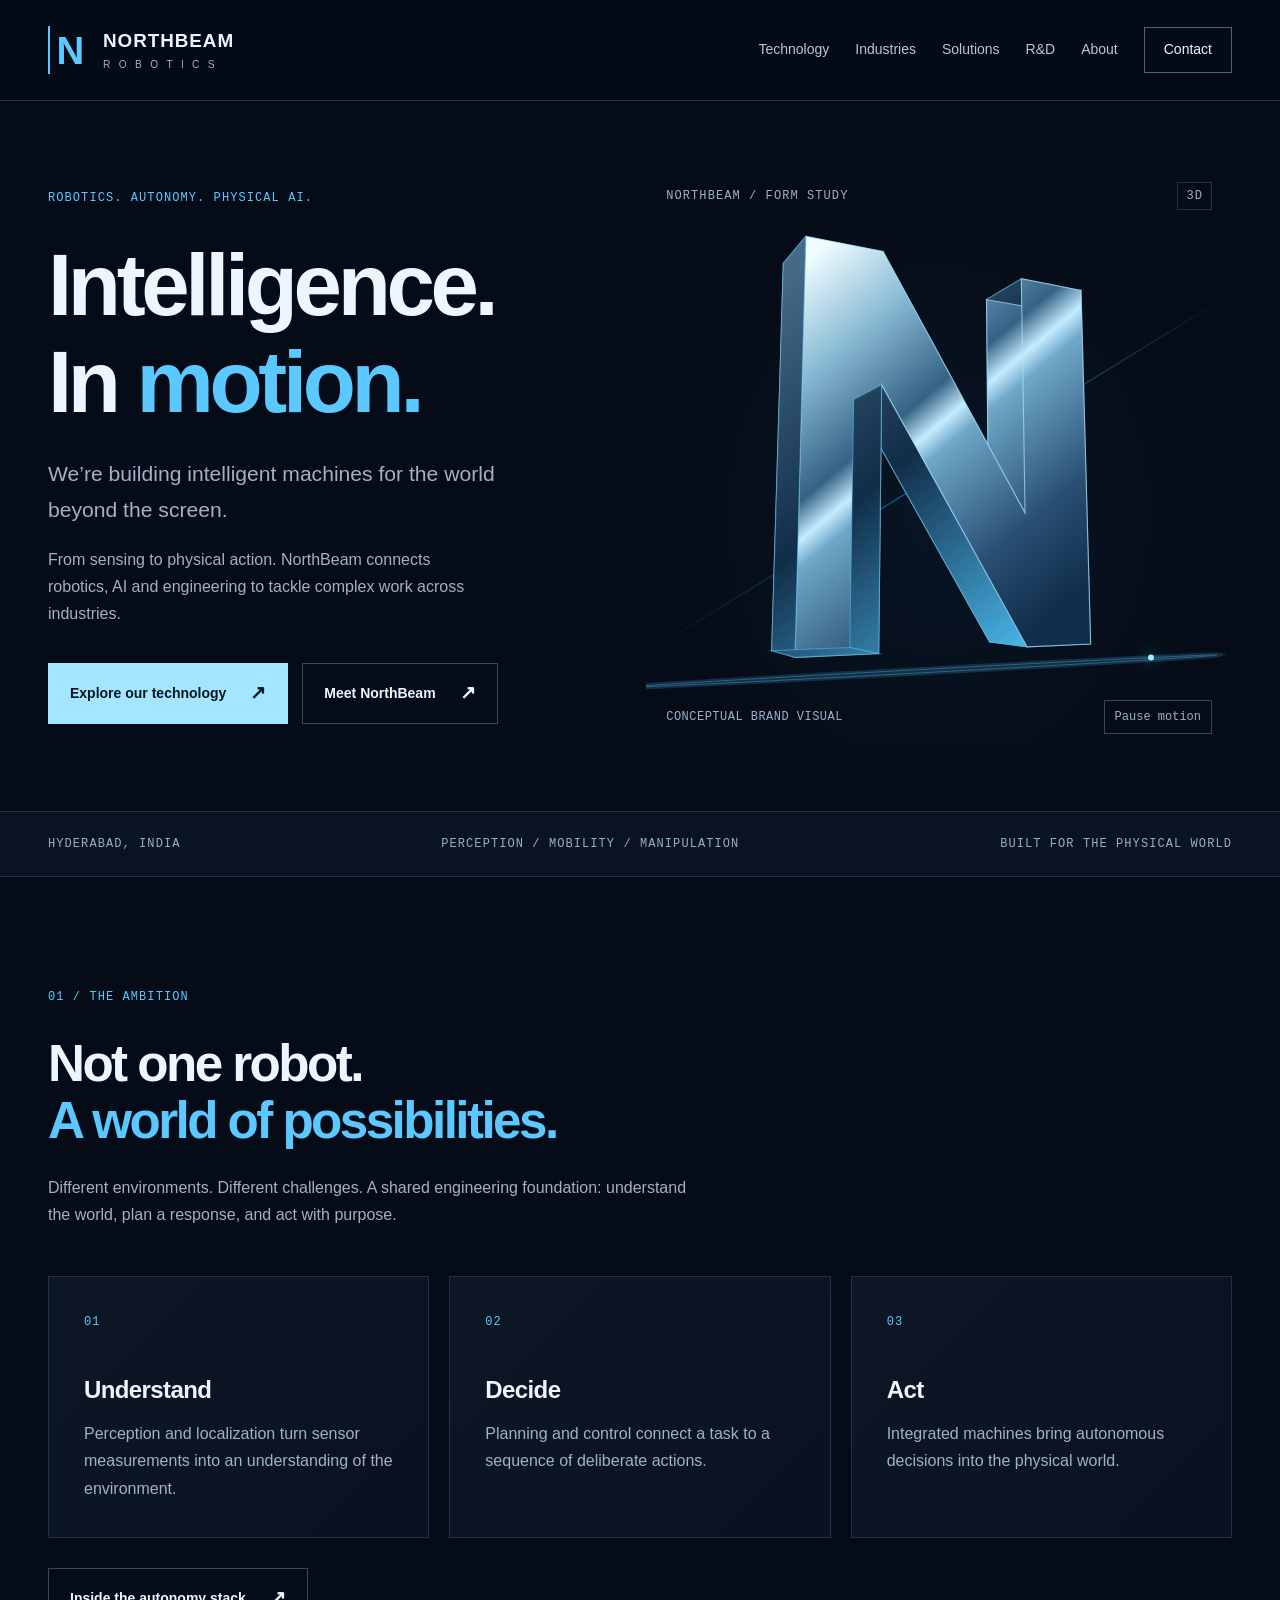
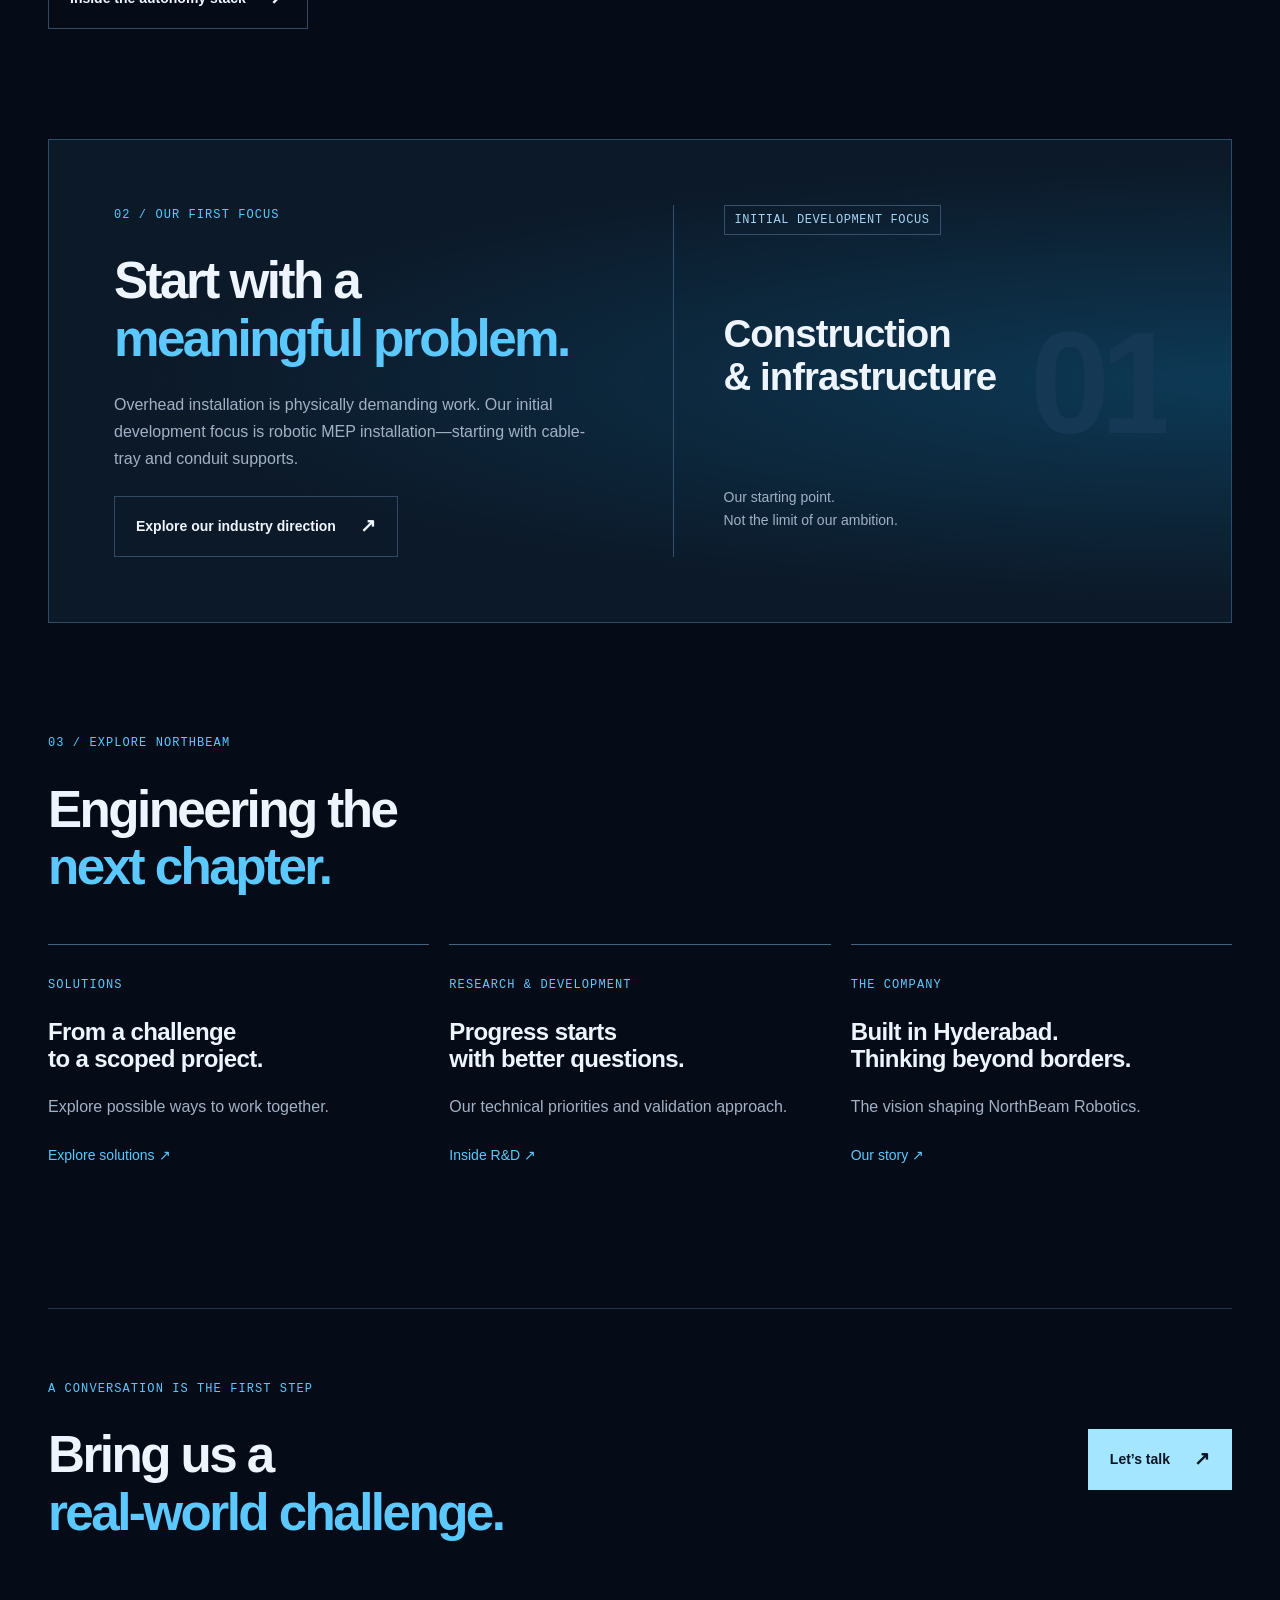
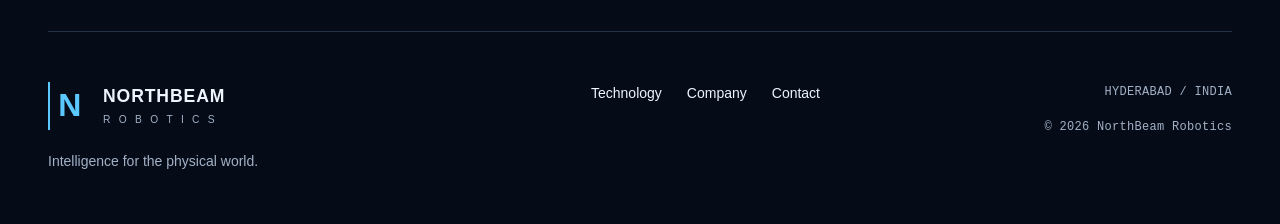
==== commit f36e989f: "Add clean directory URLs, legacy redirects and content security policy" ====
--- a/index.html
+++ b/index.html
@@ -1,7 +1,7 @@
 <!doctype html>
-<html lang="en"><head><meta charset="utf-8"><meta name="viewport" content="width=device-width, initial-scale=1"><title>NorthBeam Robotics | Intelligence in motion</title><meta name="description" content="NorthBeam Robotics — intelligence in motion. Robotics, autonomy and physical AI from Hyderabad."><meta name="theme-color" content="#060c17"><link rel="canonical" href="https://northbeamrobotics.com/"><link rel="icon" href="assets/northbeam-concept.svg" type="image/svg+xml"><link rel="preconnect" href="https://fonts.googleapis.com"><link rel="preconnect" href="https://fonts.gstatic.com" crossorigin><link href="https://fonts.googleapis.com/css2?family=DM+Mono:wght@400;500&family=Manrope:wght@400;500;600;700;800&display=swap" rel="stylesheet"><link rel="stylesheet" href="future.css?v=1"><script src="experience.js?v=1" defer></script></head>
-<body data-page="index"><a class="skip-link" href="#main">Skip to content</a><header class="site-header"><div class="wrap nav-wrap"><a class="brand" href="index.html" aria-label="NorthBeam Robotics home"><span class="brand-symbol" aria-hidden="true">N</span><span>NORTHBEAM<small>R O B O T I C S</small></span></a><button class="menu-toggle" aria-expanded="false" aria-controls="navigation">Menu <span aria-hidden="true">☰</span></button><nav id="navigation" aria-label="Main navigation"><a href="technology.html"  >Technology</a><a href="industries.html"  >Industries</a><a href="solutions.html"  >Solutions</a><a href="research.html"  >R&D</a><a href="about.html"  >About</a><a href="contact.html"  class="nav-contact">Contact</a></nav></div></header><main id="main"><section class="home-hero wrap"><div class="hero-copy"><p class="eyebrow">Robotics. Autonomy. Physical AI.</p><h1>Intelligence.<br>In <span>motion.</span></h1><p class="lead">We’re building intelligent machines for the world beyond the screen.</p><p class="hero-detail">From sensing to physical action. NorthBeam connects robotics, AI and engineering to tackle complex work across industries.</p><div class="actions"><a class="button primary" href="technology.html">Explore our technology<span aria-hidden="true">↗</span></a><a class="button " href="about.html">Meet NorthBeam<span aria-hidden="true">↗</span></a></div></div><div class="scene " data-scene="brand"><div class="scene-fallback" aria-hidden="true">N</div><canvas aria-label="Interactive conceptual 3D NorthBeam N emblem" role="img"></canvas><div class="scene-top"><span>NORTHBEAM / FORM STUDY</span><span>3D</span></div><div class="scene-bottom"><span>CONCEPTUAL BRAND VISUAL</span><button class="motion-toggle" type="button" aria-pressed="false">Pause motion</button></div></div></section>
+<html lang="en"><head><meta charset="utf-8"><meta http-equiv="Content-Security-Policy" content="default-src 'none'; script-src 'self'; script-src-attr 'none'; style-src 'self' https://fonts.googleapis.com; style-src-attr 'none'; font-src https://fonts.gstatic.com; img-src 'self'; connect-src 'none'; object-src 'none'; base-uri 'none'; form-action 'none'; upgrade-insecure-requests"><meta name="referrer" content="strict-origin-when-cross-origin"><meta name="viewport" content="width=device-width, initial-scale=1"><title>NorthBeam Robotics | Intelligence in motion</title><meta name="description" content="NorthBeam Robotics — intelligence in motion. Robotics, autonomy and physical AI from Hyderabad."><meta name="theme-color" content="#060c17"><link rel="canonical" href="https://northbeamrobotics.com/"><link rel="icon" href="/assets/northbeam-concept.svg" type="image/svg+xml"><link rel="preconnect" href="https://fonts.googleapis.com"><link rel="preconnect" href="https://fonts.gstatic.com" crossorigin><link href="https://fonts.googleapis.com/css2?family=DM+Mono:wght@400;500&family=Manrope:wght@400;500;600;700;800&display=swap" rel="stylesheet"><link rel="stylesheet" href="/future.css?v=1"><script src="/experience.js?v=1" defer></script></head>
+<body data-page="index"><a class="skip-link" href="#main">Skip to content</a><header class="site-header"><div class="wrap nav-wrap"><a class="brand" href="/" aria-label="NorthBeam Robotics home"><span class="brand-symbol" aria-hidden="true">N</span><span>NORTHBEAM<small>R O B O T I C S</small></span></a><button class="menu-toggle" aria-expanded="false" aria-controls="navigation">Menu <span aria-hidden="true">☰</span></button><nav id="navigation" aria-label="Main navigation"><a href="/technology/"  >Technology</a><a href="/industries/"  >Industries</a><a href="/solutions/"  >Solutions</a><a href="/research/"  >R&D</a><a href="/about/"  >About</a><a href="/contact/"  class="nav-contact">Contact</a></nav></div></header><main id="main"><section class="home-hero wrap"><div class="hero-copy"><p class="eyebrow">Robotics. Autonomy. Physical AI.</p><h1>Intelligence.<br>In <span>motion.</span></h1><p class="lead">We’re building intelligent machines for the world beyond the screen.</p><p class="hero-detail">From sensing to physical action. NorthBeam connects robotics, AI and engineering to tackle complex work across industries.</p><div class="actions"><a class="button primary" href="/technology/">Explore our technology<span aria-hidden="true">↗</span></a><a class="button " href="/about/">Meet NorthBeam<span aria-hidden="true">↗</span></a></div></div><div class="scene " data-scene="brand"><div class="scene-fallback" aria-hidden="true">N</div><canvas aria-label="Interactive conceptual 3D NorthBeam N emblem" role="img"></canvas><div class="scene-top"><span>NORTHBEAM / FORM STUDY</span><span>3D</span></div><div class="scene-bottom"><span>CONCEPTUAL BRAND VISUAL</span><button class="motion-toggle" type="button" aria-pressed="false">Pause motion</button></div></div></section>
 <div class="signal-strip"><div class="wrap"><span>HYDERABAD, INDIA</span><span>PERCEPTION / MOBILITY / MANIPULATION</span><span>BUILT FOR THE PHYSICAL WORLD</span></div></div>
-<section class="wrap section"><div class="section-heading"><p class="eyebrow">01 / The ambition</p><h2>Not one robot.<br><span>A world of possibilities.</span></h2><p>Different environments. Different challenges. A shared engineering foundation: understand the world, plan a response, and act with purpose.</p></div><div class="three-grid"><article class="card"><span class="number">01</span><h3>Understand</h3><p>Perception and localization turn sensor measurements into an understanding of the environment.</p></article><article class="card"><span class="number">02</span><h3>Decide</h3><p>Planning and control connect a task to a sequence of deliberate actions.</p></article><article class="card"><span class="number">03</span><h3>Act</h3><p>Integrated machines bring autonomous decisions into the physical world.</p></article></div><div class="section-link"><a class="button " href="technology.html">Inside the autonomy stack<span aria-hidden="true">↗</span></a></div></section>
-<section class="industry-feature wrap"><div><p class="eyebrow">02 / Our first focus</p><h2>Start with a<br><span>meaningful problem.</span></h2><p>Overhead installation is physically demanding work. Our initial development focus is robotic MEP installation—starting with cable-tray and conduit supports.</p><a class="button " href="industries.html">Explore our industry direction<span aria-hidden="true">↗</span></a></div><div class="feature-type"><span class="tag">INITIAL DEVELOPMENT FOCUS</span><h3>Construction<br>& infrastructure<span class="outline-type">01</span></h3><p>Our starting point.<br>Not the limit of our ambition.</p></div></section>
-<section class="wrap section"><div class="section-heading"><p class="eyebrow">03 / Explore NorthBeam</p><h2>Engineering the<br><span>next chapter.</span></h2></div><div class="three-grid"><a class="editorial-card" href="solutions.html"><span class="number">SOLUTIONS</span><h3>From a challenge<br>to a scoped project.</h3><p>Explore possible ways to work together.</p><span class="card-link">Explore solutions ↗</span></a><a class="editorial-card" href="research.html"><span class="number">RESEARCH & DEVELOPMENT</span><h3>Progress starts<br>with better questions.</h3><p>Our technical priorities and validation approach.</p><span class="card-link">Inside R&D ↗</span></a><a class="editorial-card" href="about.html"><span class="number">THE COMPANY</span><h3>Built in Hyderabad.<br>Thinking beyond borders.</h3><p>The vision shaping NorthBeam Robotics.</p><span class="card-link">Our story ↗</span></a></div></section><section class="cta wrap"><div><p class="eyebrow">A conversation is the first step</p><h2>Bring us a<br><span>real-world challenge.</span></h2></div><a class="button primary" href="contact.html">Let’s talk<span aria-hidden="true">↗</span></a></section></main><footer class="wrap footer"><div><a class="brand" href="index.html" aria-label="NorthBeam Robotics home"><span class="brand-symbol" aria-hidden="true">N</span><span>NORTHBEAM<small>R O B O T I C S</small></span></a><p>Intelligence for the physical world.</p></div><div class="footer-links"><a href="technology.html">Technology</a><a href="about.html">Company</a><a href="contact.html">Contact</a></div><div class="footer-meta"><span>HYDERABAD / INDIA</span><span>© 2026 NorthBeam Robotics</span></div></footer></body></html>
+<section class="wrap section"><div class="section-heading"><p class="eyebrow">01 / The ambition</p><h2>Not one robot.<br><span>A world of possibilities.</span></h2><p>Different environments. Different challenges. A shared engineering foundation: understand the world, plan a response, and act with purpose.</p></div><div class="three-grid"><article class="card"><span class="number">01</span><h3>Understand</h3><p>Perception and localization turn sensor measurements into an understanding of the environment.</p></article><article class="card"><span class="number">02</span><h3>Decide</h3><p>Planning and control connect a task to a sequence of deliberate actions.</p></article><article class="card"><span class="number">03</span><h3>Act</h3><p>Integrated machines bring autonomous decisions into the physical world.</p></article></div><div class="section-link"><a class="button " href="/technology/">Inside the autonomy stack<span aria-hidden="true">↗</span></a></div></section>
+<section class="industry-feature wrap"><div><p class="eyebrow">02 / Our first focus</p><h2>Start with a<br><span>meaningful problem.</span></h2><p>Overhead installation is physically demanding work. Our initial development focus is robotic MEP installation—starting with cable-tray and conduit supports.</p><a class="button " href="/industries/">Explore our industry direction<span aria-hidden="true">↗</span></a></div><div class="feature-type"><span class="tag">INITIAL DEVELOPMENT FOCUS</span><h3>Construction<br>& infrastructure<span class="outline-type">01</span></h3><p>Our starting point.<br>Not the limit of our ambition.</p></div></section>
+<section class="wrap section"><div class="section-heading"><p class="eyebrow">03 / Explore NorthBeam</p><h2>Engineering the<br><span>next chapter.</span></h2></div><div class="three-grid"><a class="editorial-card" href="/solutions/"><span class="number">SOLUTIONS</span><h3>From a challenge<br>to a scoped project.</h3><p>Explore possible ways to work together.</p><span class="card-link">Explore solutions ↗</span></a><a class="editorial-card" href="/research/"><span class="number">RESEARCH & DEVELOPMENT</span><h3>Progress starts<br>with better questions.</h3><p>Our technical priorities and validation approach.</p><span class="card-link">Inside R&D ↗</span></a><a class="editorial-card" href="/about/"><span class="number">THE COMPANY</span><h3>Built in Hyderabad.<br>Thinking beyond borders.</h3><p>The vision shaping NorthBeam Robotics.</p><span class="card-link">Our story ↗</span></a></div></section><section class="cta wrap"><div><p class="eyebrow">A conversation is the first step</p><h2>Bring us a<br><span>real-world challenge.</span></h2></div><a class="button primary" href="/contact/">Let’s talk<span aria-hidden="true">↗</span></a></section></main><footer class="wrap footer"><div><a class="brand" href="/" aria-label="NorthBeam Robotics home"><span class="brand-symbol" aria-hidden="true">N</span><span>NORTHBEAM<small>R O B O T I C S</small></span></a><p>Intelligence for the physical world.</p></div><div class="footer-links"><a href="/technology/">Technology</a><a href="/about/">Company</a><a href="/contact/">Contact</a></div><div class="footer-meta"><span>HYDERABAD / INDIA</span><span>© 2026 NorthBeam Robotics</span></div></footer></body></html>
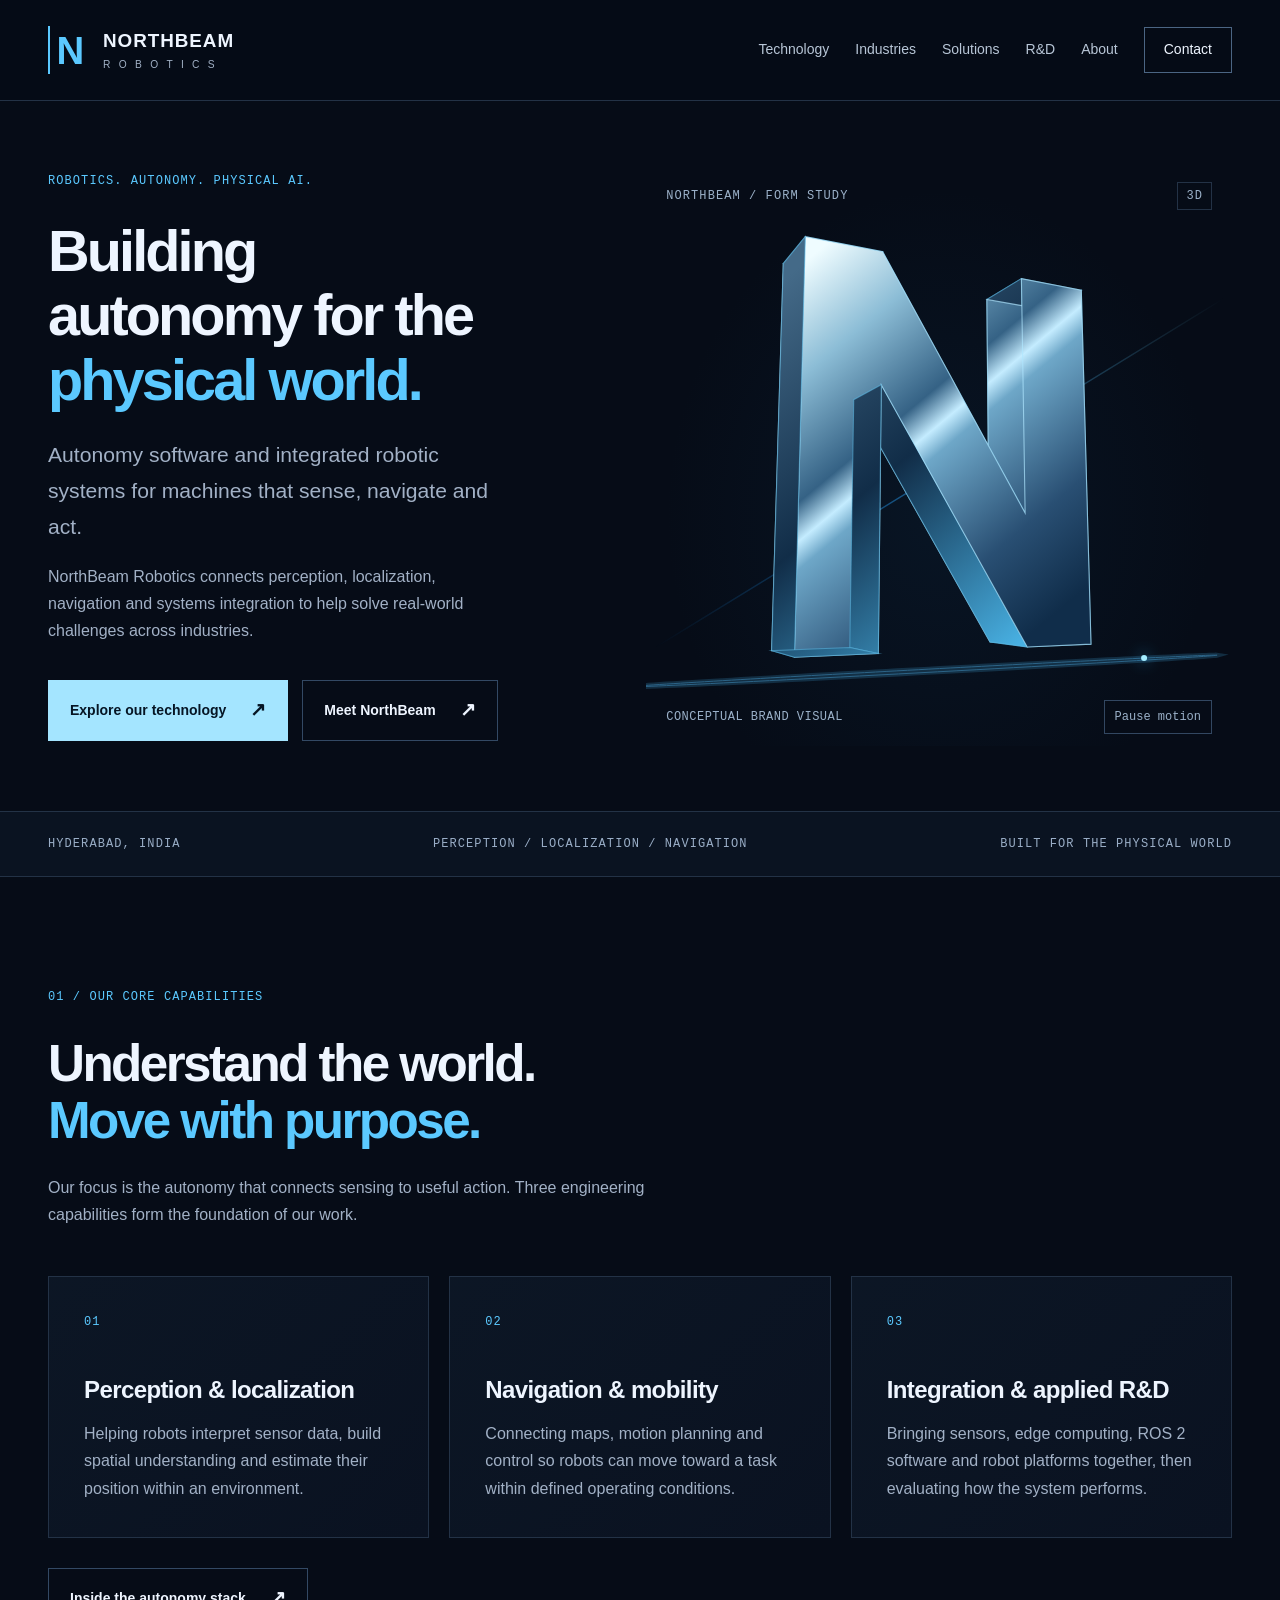
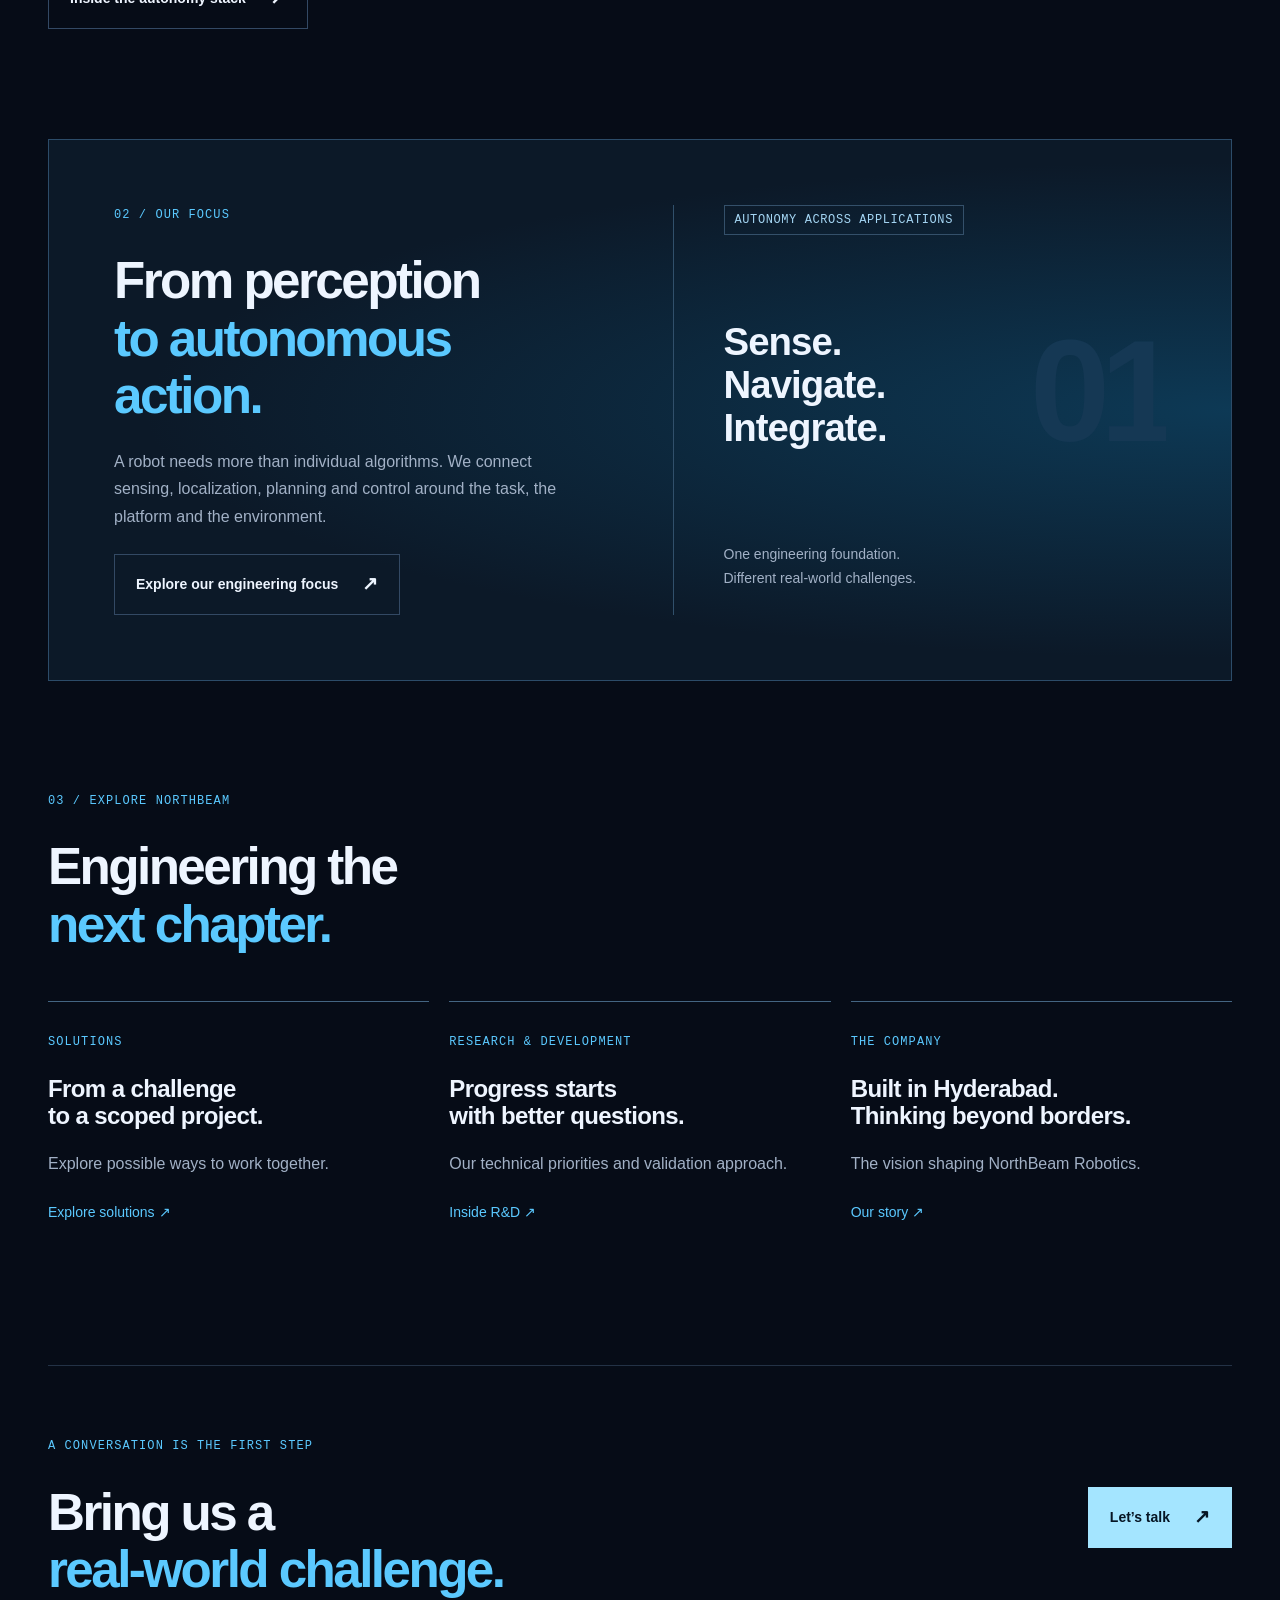
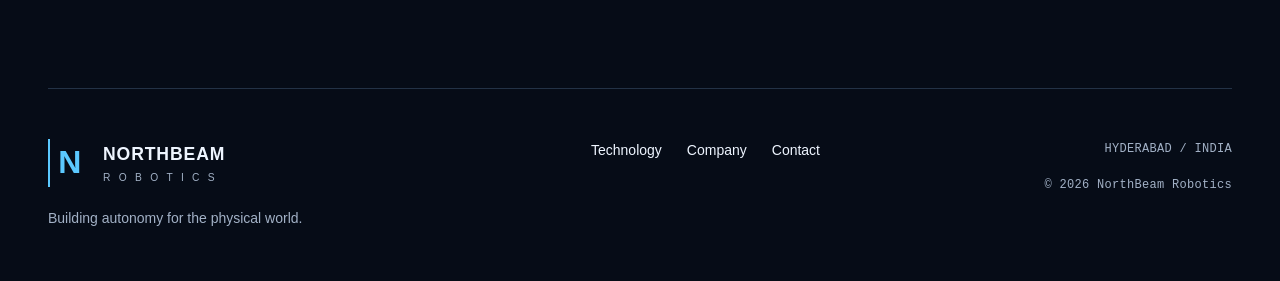
==== commit 55fe0b11: "Position NorthBeam around cross-industry autonomy capabilities" ====
--- a/index.html
+++ b/index.html
@@ -1,7 +1,7 @@
 <!doctype html>
-<html lang="en"><head><meta charset="utf-8"><meta http-equiv="Content-Security-Policy" content="default-src 'none'; script-src 'self'; script-src-attr 'none'; style-src 'self' https://fonts.googleapis.com; style-src-attr 'none'; font-src https://fonts.gstatic.com; img-src 'self'; connect-src 'none'; object-src 'none'; base-uri 'none'; form-action 'none'; upgrade-insecure-requests"><meta name="referrer" content="strict-origin-when-cross-origin"><meta name="viewport" content="width=device-width, initial-scale=1"><title>NorthBeam Robotics | Intelligence in motion</title><meta name="description" content="NorthBeam Robotics — intelligence in motion. Robotics, autonomy and physical AI from Hyderabad."><meta name="theme-color" content="#060c17"><link rel="canonical" href="https://northbeamrobotics.com/"><link rel="icon" href="/assets/northbeam-concept.svg" type="image/svg+xml"><link rel="preconnect" href="https://fonts.googleapis.com"><link rel="preconnect" href="https://fonts.gstatic.com" crossorigin><link href="https://fonts.googleapis.com/css2?family=DM+Mono:wght@400;500&family=Manrope:wght@400;500;600;700;800&display=swap" rel="stylesheet"><link rel="stylesheet" href="/future.css?v=1"><script src="/experience.js?v=1" defer></script></head>
-<body data-page="index"><a class="skip-link" href="#main">Skip to content</a><header class="site-header"><div class="wrap nav-wrap"><a class="brand" href="/" aria-label="NorthBeam Robotics home"><span class="brand-symbol" aria-hidden="true">N</span><span>NORTHBEAM<small>R O B O T I C S</small></span></a><button class="menu-toggle" aria-expanded="false" aria-controls="navigation">Menu <span aria-hidden="true">☰</span></button><nav id="navigation" aria-label="Main navigation"><a href="/technology/"  >Technology</a><a href="/industries/"  >Industries</a><a href="/solutions/"  >Solutions</a><a href="/research/"  >R&D</a><a href="/about/"  >About</a><a href="/contact/"  class="nav-contact">Contact</a></nav></div></header><main id="main"><section class="home-hero wrap"><div class="hero-copy"><p class="eyebrow">Robotics. Autonomy. Physical AI.</p><h1>Intelligence.<br>In <span>motion.</span></h1><p class="lead">We’re building intelligent machines for the world beyond the screen.</p><p class="hero-detail">From sensing to physical action. NorthBeam connects robotics, AI and engineering to tackle complex work across industries.</p><div class="actions"><a class="button primary" href="/technology/">Explore our technology<span aria-hidden="true">↗</span></a><a class="button " href="/about/">Meet NorthBeam<span aria-hidden="true">↗</span></a></div></div><div class="scene " data-scene="brand"><div class="scene-fallback" aria-hidden="true">N</div><canvas aria-label="Interactive conceptual 3D NorthBeam N emblem" role="img"></canvas><div class="scene-top"><span>NORTHBEAM / FORM STUDY</span><span>3D</span></div><div class="scene-bottom"><span>CONCEPTUAL BRAND VISUAL</span><button class="motion-toggle" type="button" aria-pressed="false">Pause motion</button></div></div></section>
-<div class="signal-strip"><div class="wrap"><span>HYDERABAD, INDIA</span><span>PERCEPTION / MOBILITY / MANIPULATION</span><span>BUILT FOR THE PHYSICAL WORLD</span></div></div>
-<section class="wrap section"><div class="section-heading"><p class="eyebrow">01 / The ambition</p><h2>Not one robot.<br><span>A world of possibilities.</span></h2><p>Different environments. Different challenges. A shared engineering foundation: understand the world, plan a response, and act with purpose.</p></div><div class="three-grid"><article class="card"><span class="number">01</span><h3>Understand</h3><p>Perception and localization turn sensor measurements into an understanding of the environment.</p></article><article class="card"><span class="number">02</span><h3>Decide</h3><p>Planning and control connect a task to a sequence of deliberate actions.</p></article><article class="card"><span class="number">03</span><h3>Act</h3><p>Integrated machines bring autonomous decisions into the physical world.</p></article></div><div class="section-link"><a class="button " href="/technology/">Inside the autonomy stack<span aria-hidden="true">↗</span></a></div></section>
-<section class="industry-feature wrap"><div><p class="eyebrow">02 / Our first focus</p><h2>Start with a<br><span>meaningful problem.</span></h2><p>Overhead installation is physically demanding work. Our initial development focus is robotic MEP installation—starting with cable-tray and conduit supports.</p><a class="button " href="/industries/">Explore our industry direction<span aria-hidden="true">↗</span></a></div><div class="feature-type"><span class="tag">INITIAL DEVELOPMENT FOCUS</span><h3>Construction<br>& infrastructure<span class="outline-type">01</span></h3><p>Our starting point.<br>Not the limit of our ambition.</p></div></section>
-<section class="wrap section"><div class="section-heading"><p class="eyebrow">03 / Explore NorthBeam</p><h2>Engineering the<br><span>next chapter.</span></h2></div><div class="three-grid"><a class="editorial-card" href="/solutions/"><span class="number">SOLUTIONS</span><h3>From a challenge<br>to a scoped project.</h3><p>Explore possible ways to work together.</p><span class="card-link">Explore solutions ↗</span></a><a class="editorial-card" href="/research/"><span class="number">RESEARCH & DEVELOPMENT</span><h3>Progress starts<br>with better questions.</h3><p>Our technical priorities and validation approach.</p><span class="card-link">Inside R&D ↗</span></a><a class="editorial-card" href="/about/"><span class="number">THE COMPANY</span><h3>Built in Hyderabad.<br>Thinking beyond borders.</h3><p>The vision shaping NorthBeam Robotics.</p><span class="card-link">Our story ↗</span></a></div></section><section class="cta wrap"><div><p class="eyebrow">A conversation is the first step</p><h2>Bring us a<br><span>real-world challenge.</span></h2></div><a class="button primary" href="/contact/">Let’s talk<span aria-hidden="true">↗</span></a></section></main><footer class="wrap footer"><div><a class="brand" href="/" aria-label="NorthBeam Robotics home"><span class="brand-symbol" aria-hidden="true">N</span><span>NORTHBEAM<small>R O B O T I C S</small></span></a><p>Intelligence for the physical world.</p></div><div class="footer-links"><a href="/technology/">Technology</a><a href="/about/">Company</a><a href="/contact/">Contact</a></div><div class="footer-meta"><span>HYDERABAD / INDIA</span><span>© 2026 NorthBeam Robotics</span></div></footer></body></html>
+<html lang="en"><head><meta charset="utf-8"><meta http-equiv="Content-Security-Policy" content="default-src 'none'; script-src 'self'; script-src-attr 'none'; style-src 'self' https://fonts.googleapis.com; style-src-attr 'none'; font-src https://fonts.gstatic.com; img-src 'self'; connect-src 'none'; object-src 'none'; base-uri 'none'; form-action 'none'; upgrade-insecure-requests"><meta name="referrer" content="strict-origin-when-cross-origin"><meta name="viewport" content="width=device-width, initial-scale=1"><title>NorthBeam Robotics | Building autonomy for the physical world</title><meta name="description" content="NorthBeam Robotics builds autonomy for the physical world: perception, localization, navigation and integrated robotic systems across industries."><meta name="theme-color" content="#060c17"><link rel="canonical" href="https://northbeamrobotics.com/"><link rel="icon" href="/assets/northbeam-concept.svg" type="image/svg+xml"><link rel="preconnect" href="https://fonts.googleapis.com"><link rel="preconnect" href="https://fonts.gstatic.com" crossorigin><link href="https://fonts.googleapis.com/css2?family=DM+Mono:wght@400;500&family=Manrope:wght@400;500;600;700;800&display=swap" rel="stylesheet"><link rel="stylesheet" href="/future.css?v=2"><script src="/experience.js?v=1" defer></script></head>
+<body data-page="index"><a class="skip-link" href="#main">Skip to content</a><header class="site-header"><div class="wrap nav-wrap"><a class="brand" href="/" aria-label="NorthBeam Robotics home"><span class="brand-symbol" aria-hidden="true">N</span><span>NORTHBEAM<small>R O B O T I C S</small></span></a><button class="menu-toggle" aria-expanded="false" aria-controls="navigation">Menu <span aria-hidden="true">☰</span></button><nav id="navigation" aria-label="Main navigation"><a href="/technology/"  >Technology</a><a href="/industries/"  >Industries</a><a href="/solutions/"  >Solutions</a><a href="/research/"  >R&D</a><a href="/about/"  >About</a><a href="/contact/"  class="nav-contact">Contact</a></nav></div></header><main id="main"><section class="home-hero wrap"><div class="hero-copy"><p class="eyebrow">Robotics. Autonomy. Physical AI.</p><h1 class="autonomy-title">Building<br>autonomy for the<br><span>physical world.</span></h1><p class="lead">Autonomy software and integrated robotic systems for machines that sense, navigate and act.</p><p class="hero-detail">NorthBeam Robotics connects perception, localization, navigation and systems integration to help solve real-world challenges across industries.</p><div class="actions"><a class="button primary" href="/technology/">Explore our technology<span aria-hidden="true">↗</span></a><a class="button " href="/about/">Meet NorthBeam<span aria-hidden="true">↗</span></a></div></div><div class="scene " data-scene="brand"><div class="scene-fallback" aria-hidden="true">N</div><canvas aria-label="Interactive conceptual 3D NorthBeam N emblem" role="img"></canvas><div class="scene-top"><span>NORTHBEAM / FORM STUDY</span><span>3D</span></div><div class="scene-bottom"><span>CONCEPTUAL BRAND VISUAL</span><button class="motion-toggle" type="button" aria-pressed="false">Pause motion</button></div></div></section>
+<div class="signal-strip"><div class="wrap"><span>HYDERABAD, INDIA</span><span>PERCEPTION / LOCALIZATION / NAVIGATION</span><span>BUILT FOR THE PHYSICAL WORLD</span></div></div>
+<section class="wrap section"><div class="section-heading"><p class="eyebrow">01 / Our core capabilities</p><h2>Understand the world.<br><span>Move with purpose.</span></h2><p>Our focus is the autonomy that connects sensing to useful action. Three engineering capabilities form the foundation of our work.</p></div><div class="three-grid"><article class="card"><span class="number">01</span><h3>Perception & localization</h3><p>Helping robots interpret sensor data, build spatial understanding and estimate their position within an environment.</p></article><article class="card"><span class="number">02</span><h3>Navigation & mobility</h3><p>Connecting maps, motion planning and control so robots can move toward a task within defined operating conditions.</p></article><article class="card"><span class="number">03</span><h3>Integration & applied R&D</h3><p>Bringing sensors, edge computing, ROS 2 software and robot platforms together, then evaluating how the system performs.</p></article></div><div class="section-link"><a class="button " href="/technology/">Inside the autonomy stack<span aria-hidden="true">↗</span></a></div></section>
+<section class="industry-feature wrap"><div><p class="eyebrow">02 / Our focus</p><h2>From perception<br><span>to autonomous action.</span></h2><p>A robot needs more than individual algorithms. We connect sensing, localization, planning and control around the task, the platform and the environment.</p><a class="button " href="/solutions/">Explore our engineering focus<span aria-hidden="true">↗</span></a></div><div class="feature-type"><span class="tag">AUTONOMY ACROSS APPLICATIONS</span><h3>Sense.<br>Navigate.<br>Integrate.<span class="outline-type">01</span></h3><p>One engineering foundation.<br>Different real-world challenges.</p></div></section>
+<section class="wrap section"><div class="section-heading"><p class="eyebrow">03 / Explore NorthBeam</p><h2>Engineering the<br><span>next chapter.</span></h2></div><div class="three-grid"><a class="editorial-card" href="/solutions/"><span class="number">SOLUTIONS</span><h3>From a challenge<br>to a scoped project.</h3><p>Explore possible ways to work together.</p><span class="card-link">Explore solutions ↗</span></a><a class="editorial-card" href="/research/"><span class="number">RESEARCH & DEVELOPMENT</span><h3>Progress starts<br>with better questions.</h3><p>Our technical priorities and validation approach.</p><span class="card-link">Inside R&D ↗</span></a><a class="editorial-card" href="/about/"><span class="number">THE COMPANY</span><h3>Built in Hyderabad.<br>Thinking beyond borders.</h3><p>The vision shaping NorthBeam Robotics.</p><span class="card-link">Our story ↗</span></a></div></section><section class="cta wrap"><div><p class="eyebrow">A conversation is the first step</p><h2>Bring us a<br><span>real-world challenge.</span></h2></div><a class="button primary" href="/contact/">Let’s talk<span aria-hidden="true">↗</span></a></section></main><footer class="wrap footer"><div><a class="brand" href="/" aria-label="NorthBeam Robotics home"><span class="brand-symbol" aria-hidden="true">N</span><span>NORTHBEAM<small>R O B O T I C S</small></span></a><p>Building autonomy for the physical world.</p></div><div class="footer-links"><a href="/technology/">Technology</a><a href="/about/">Company</a><a href="/contact/">Contact</a></div><div class="footer-meta"><span>HYDERABAD / INDIA</span><span>© 2026 NorthBeam Robotics</span></div></footer></body></html>
--- a/future.css
+++ b/future.css
@@ -5,3 +5,4 @@
 @media(max-width:860px){.nav-wrap{min-height:83px;flex-wrap:wrap;padding-block:15px}.menu-toggle{display:flex;gap:12px;align-items:center;background:transparent;border:1px solid #31445b;padding:9px 12px;font-size:.875rem}nav{width:100%;flex-wrap:wrap;padding-block:10px}.js nav{display:none}.js nav.open{display:flex}.home-hero{grid-template-columns:1fr;padding-top:60px}.hero-copy h1{font-size:clamp(3.7rem,10vw,6rem)}.hero-copy .lead{max-width:620px}.hero-detail{max-width:570px}.scene{height:480px;margin-top:20px}.home-hero .scene{width:min(620px,100%);justify-self:center}.three-grid{grid-template-columns:1fr}.card .number{margin-bottom:25px}.section{padding-block:75px}.industry-feature{grid-template-columns:1fr}.feature-type{padding-left:0;padding-top:35px;border-left:0;border-top:1px solid #31506b}.feature-type h3{font-size:2.5rem}.outline-type{right:15%;top:-15px}.signal-strip .wrap{gap:15px;font-size:.75rem}.signal-strip .wrap span:last-child{display:none}.page-intro{padding-top:65px}.industry-lead{grid-template-columns:1fr;gap:30px}.about-statement{grid-template-columns:1fr;gap:30px}.large-n{font-size:11rem;text-align:left}.steps{grid-template-columns:repeat(2,1fr)}.contact-grid{grid-template-columns:1fr}.research-note{align-items:flex-start;flex-direction:column}.explorer-caption{grid-template-columns:1fr;gap:16px}.sensor-scene{margin-top:0}.cta{padding-block:55px;flex-direction:column;align-items:flex-start}.inset-section{padding:35px}.inset-section .two-grid{gap:25px}}
 @media(max-width:540px){.wrap{width:calc(100% - 36px)}h1{font-size:clamp(2.8rem,10.5vw,3.8rem)}.home-hero h1{font-size:clamp(3.2rem,12vw,4.6rem)}h2{font-size:2.15rem}.lead{font-size:1.1rem}.scene{height:370px}.scene-top,.scene-bottom{left:5px;right:5px;gap:10px;font-size:.75rem}.scene-bottom>span{max-width:55%;letter-spacing:0;line-height:1.5}.scene-fallback{font-size:12rem}.hero-copy .actions{gap:12px}.button{padding:13px 17px}.two-grid{grid-template-columns:1fr}.card{padding:27px}.industry-feature{padding:26px}.section{padding-block:60px}.footer{grid-template-columns:1fr}.footer-meta{grid-column:auto}.page-intro{padding-block:50px}.explorer-heading{padding:23px}.explorer-heading h2{font-size:1.7rem}.mode-controls{width:100%}.mode-controls button{padding:10px 12px;flex:1}.explorer-caption{padding:23px}.sensor-scene{height:350px}.inset-section{padding:27px}.solution-list article{grid-template-columns:1fr;gap:5px}.solution-list .number{margin-bottom:10px}.solution-list .button{grid-column:auto}.solution-list h2{font-size:1.9rem}.research-note{padding:24px}.contact-panel{padding:26px}.contact-panel h2{font-size:2rem}.steps{grid-template-columns:1fr}.industry-lead aside{padding:25px}}
 @media(prefers-reduced-motion:reduce){html{scroll-behavior:auto}*,*::before,*::after{animation:none!important;transition:none!important}}
+.home-hero .autonomy-title{font-size:clamp(2.6rem,4.5vw,4.2rem);line-height:1.12}
